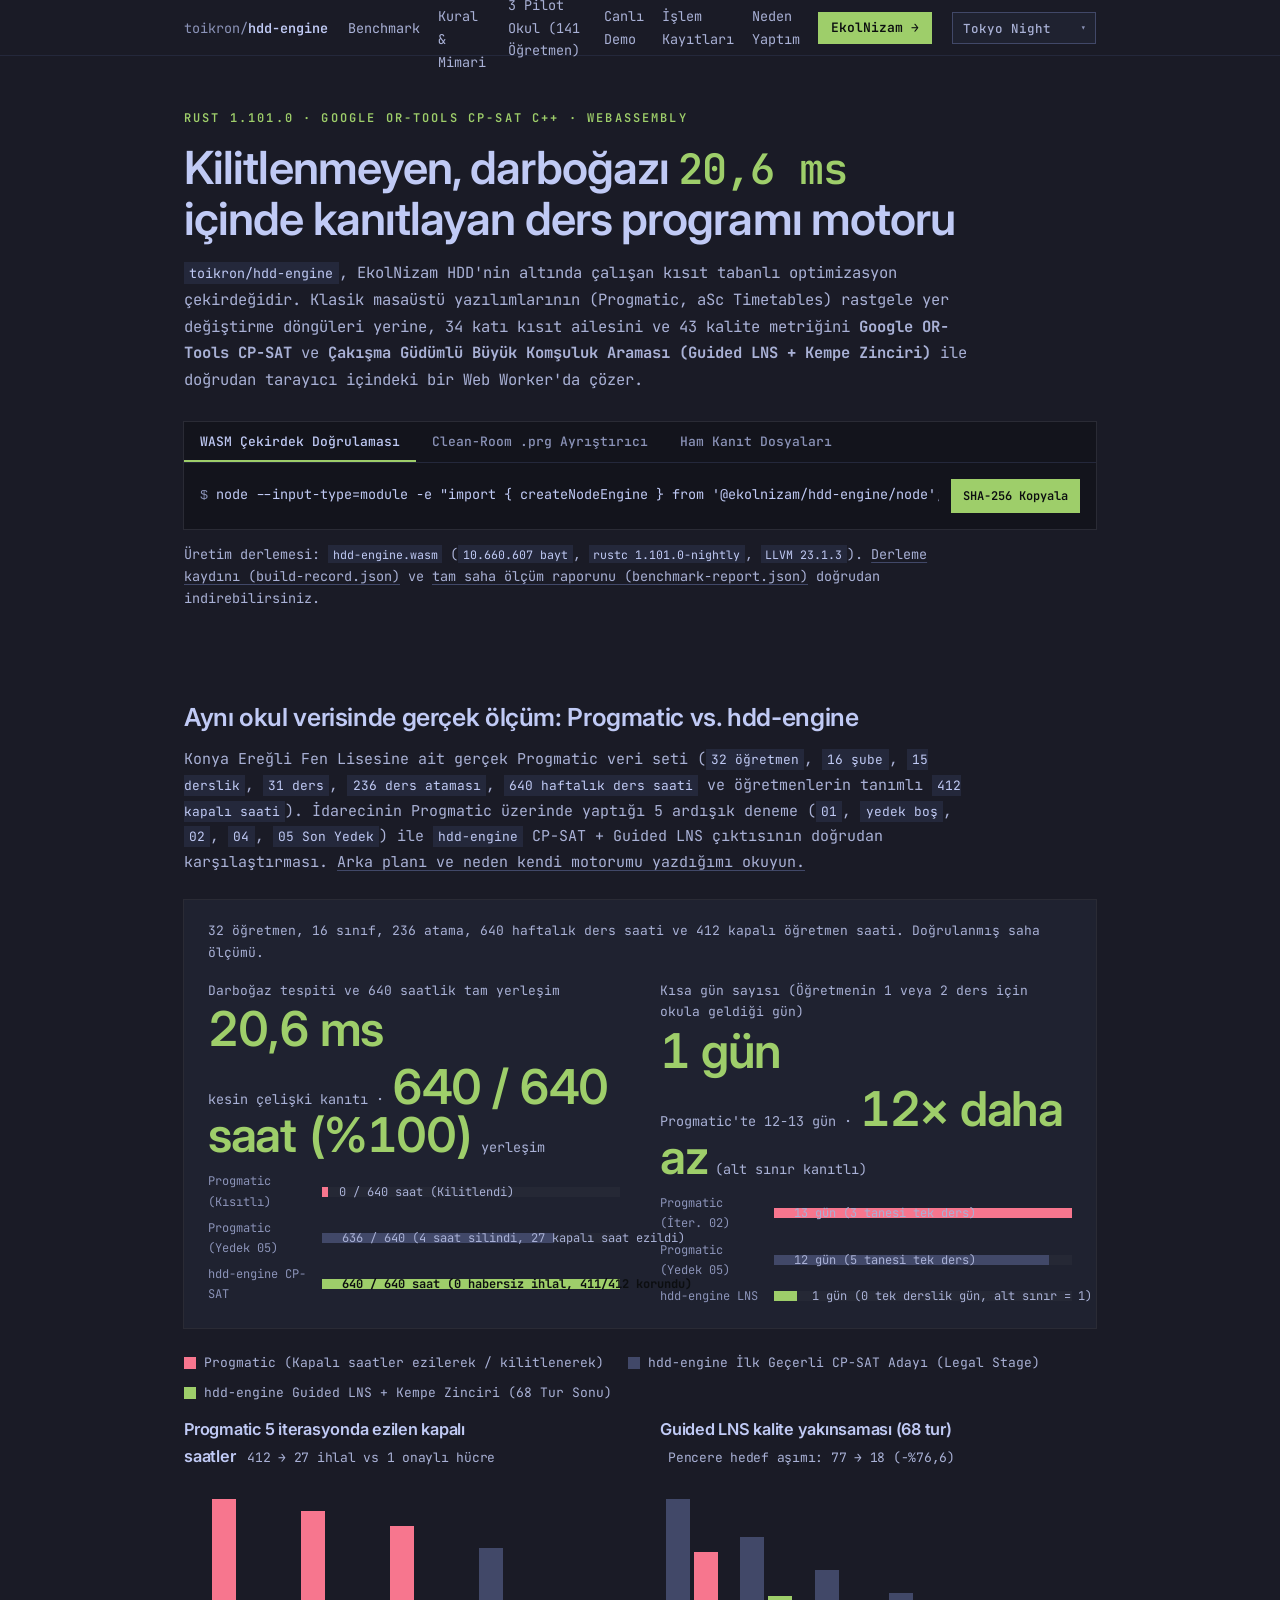
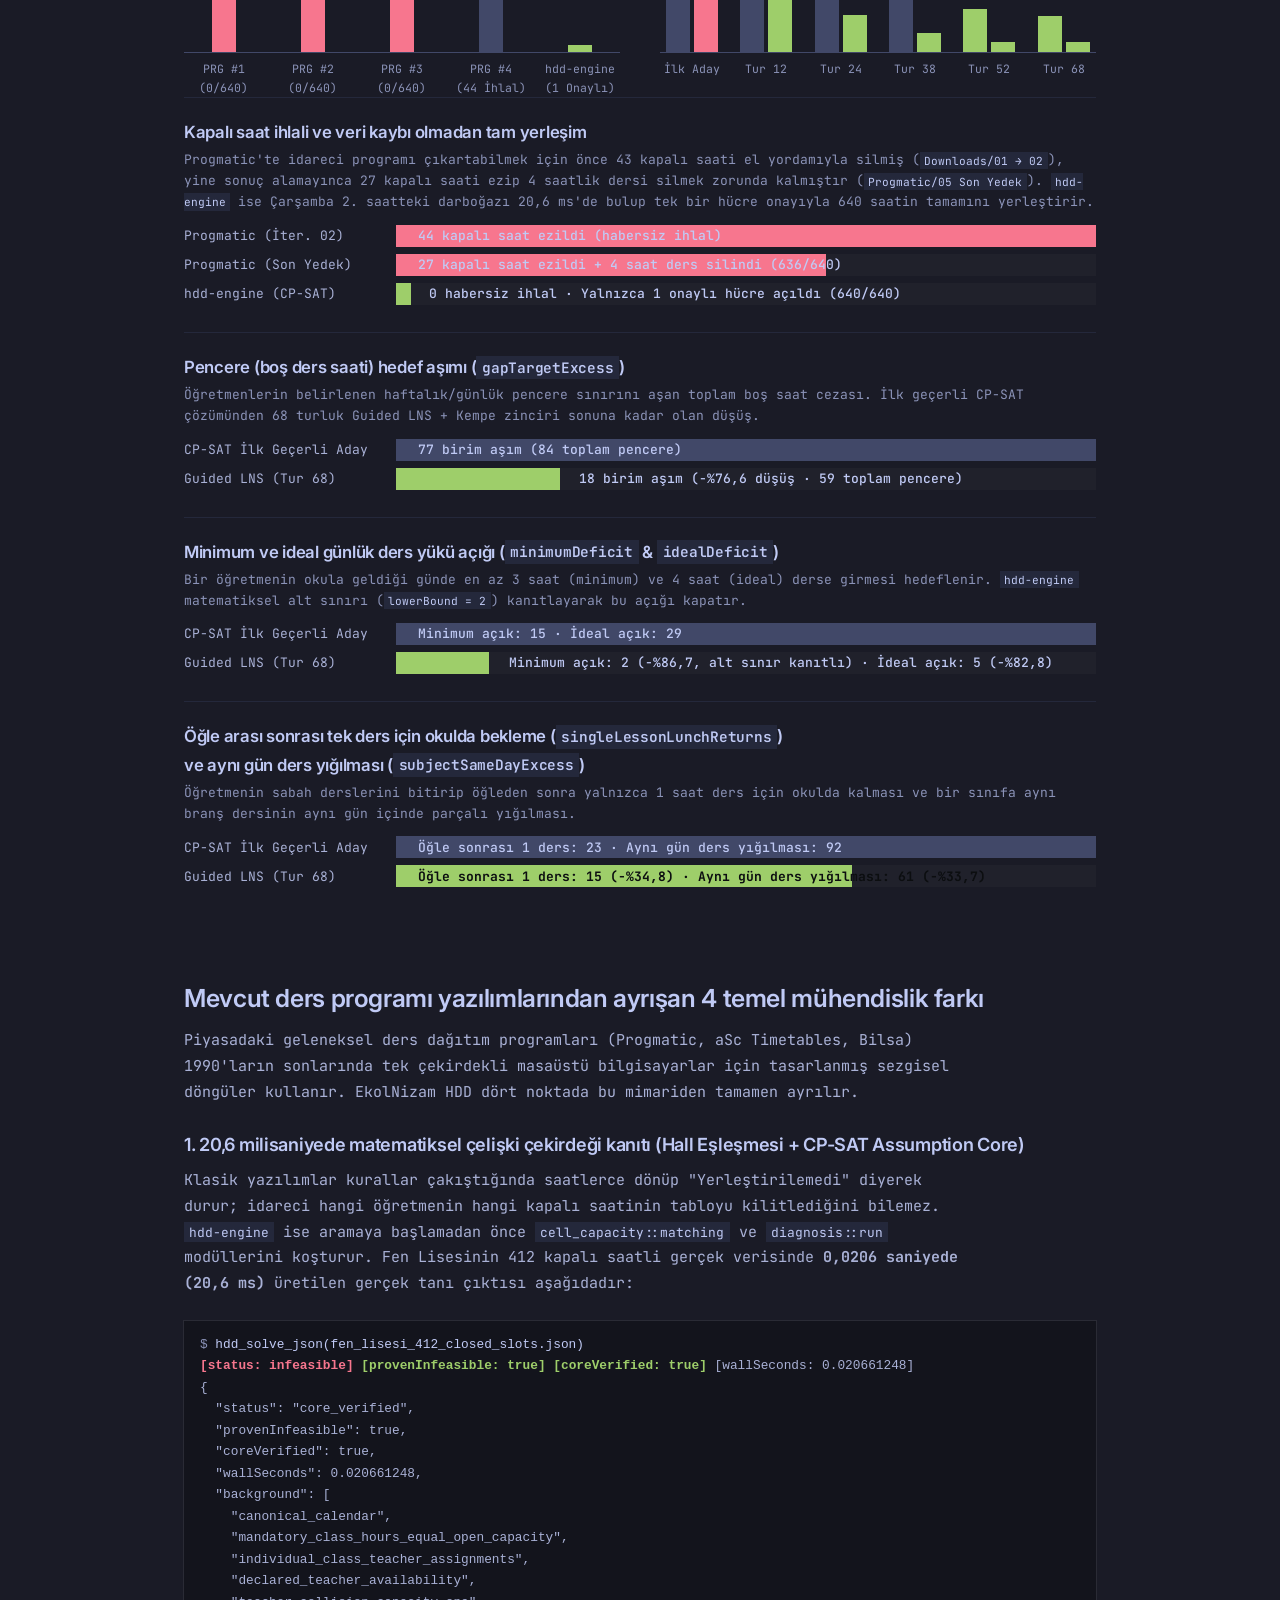
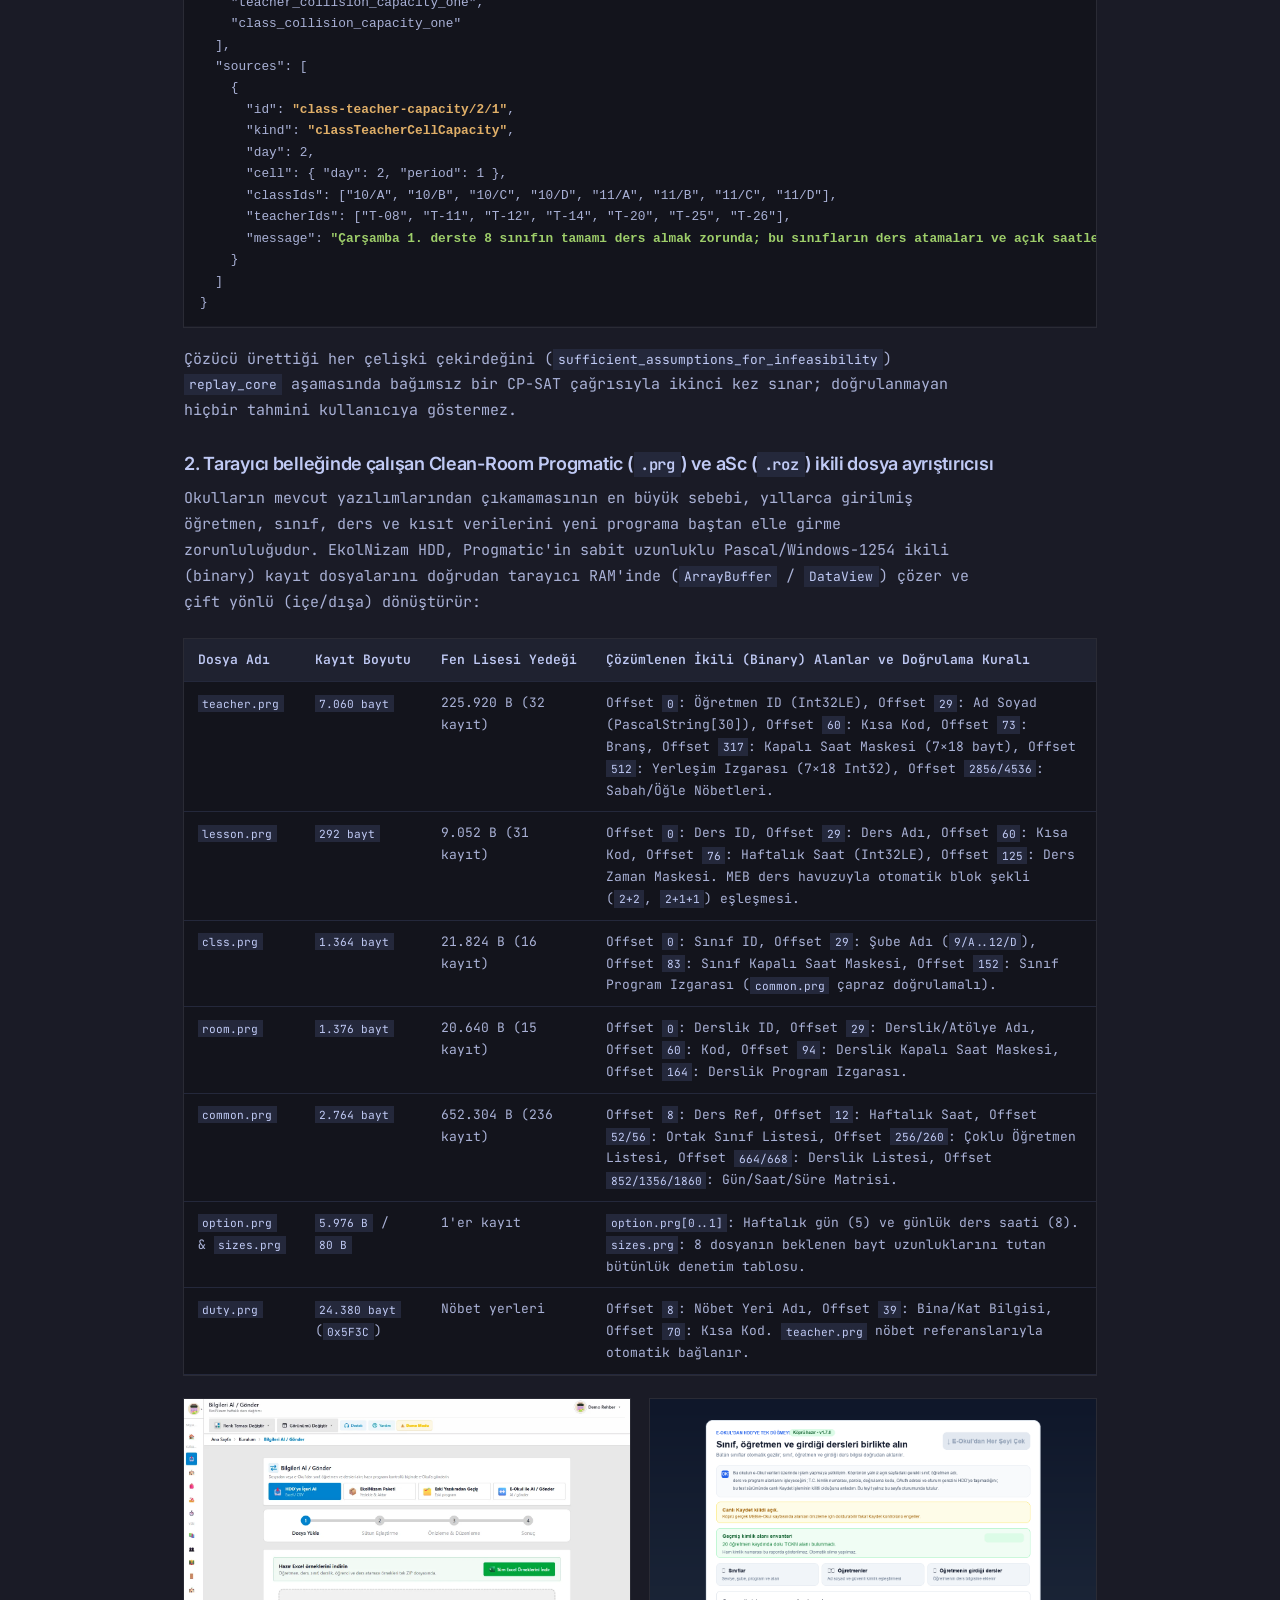
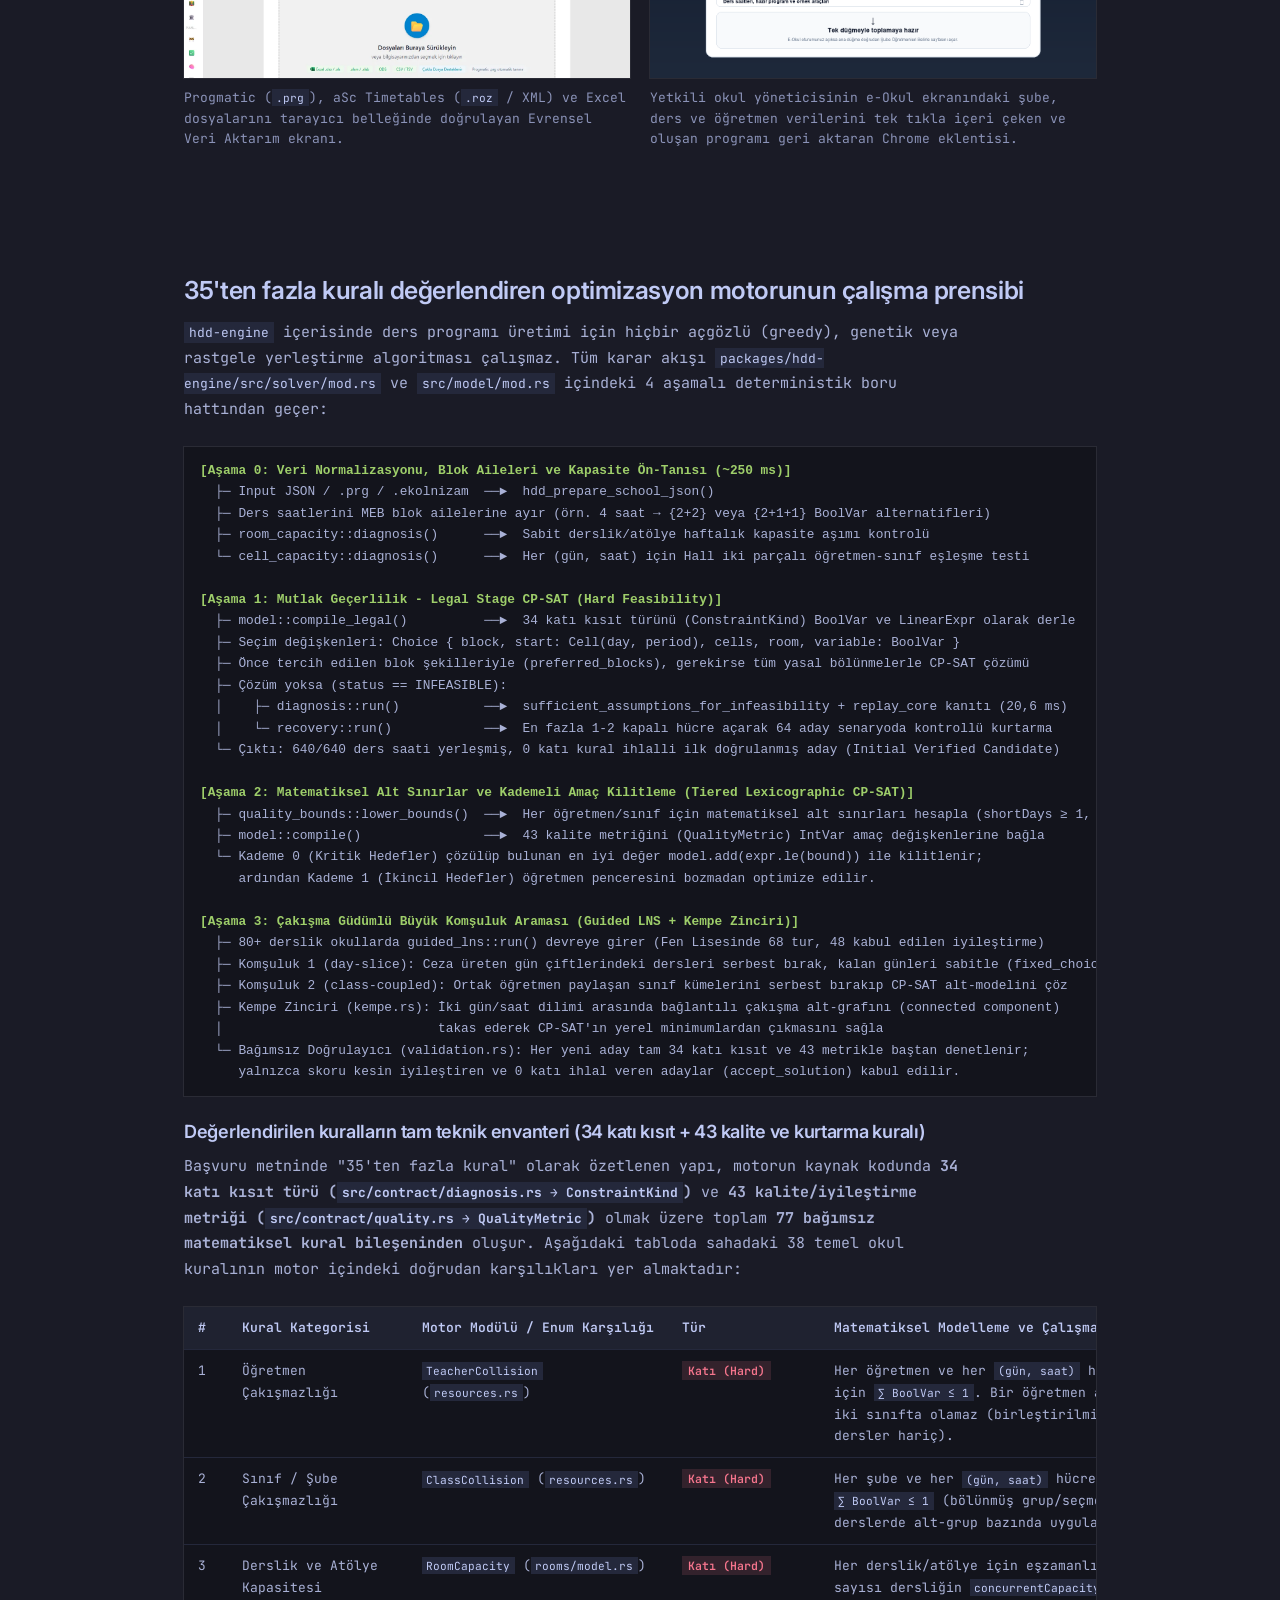
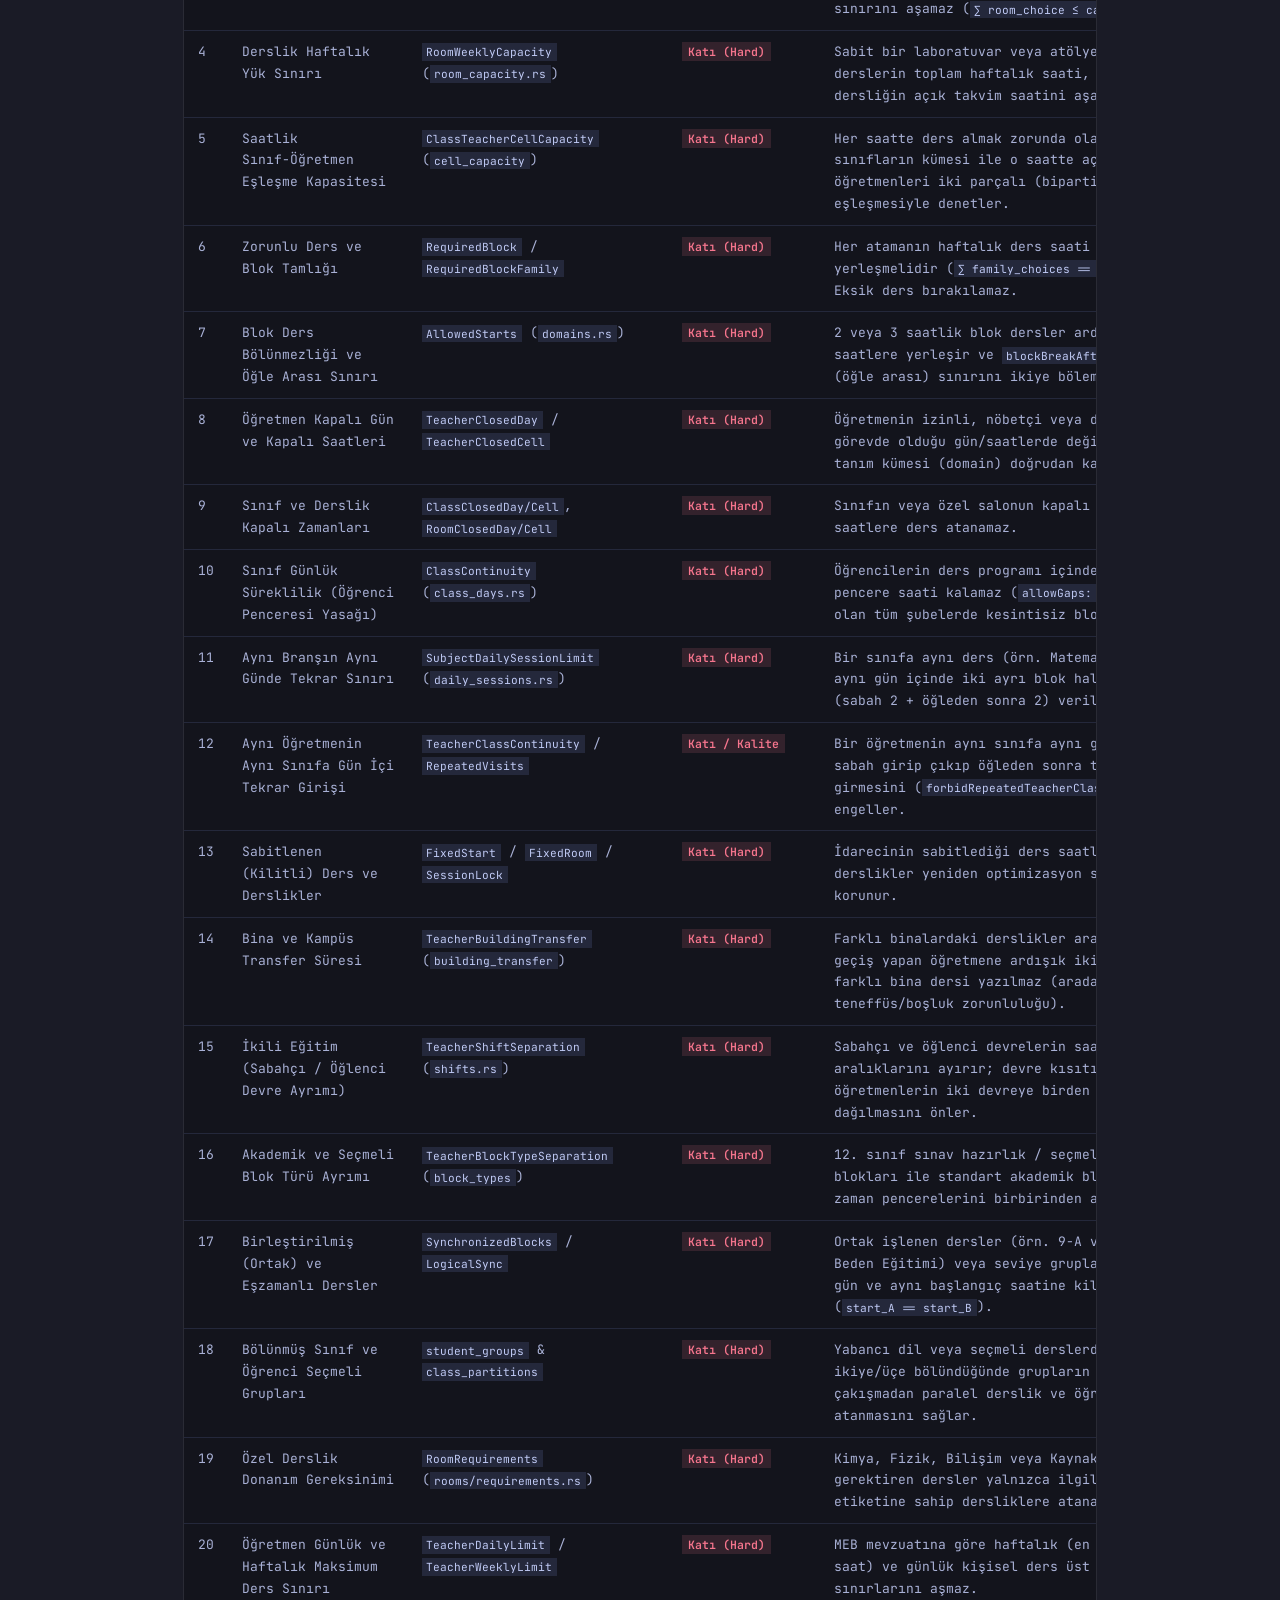
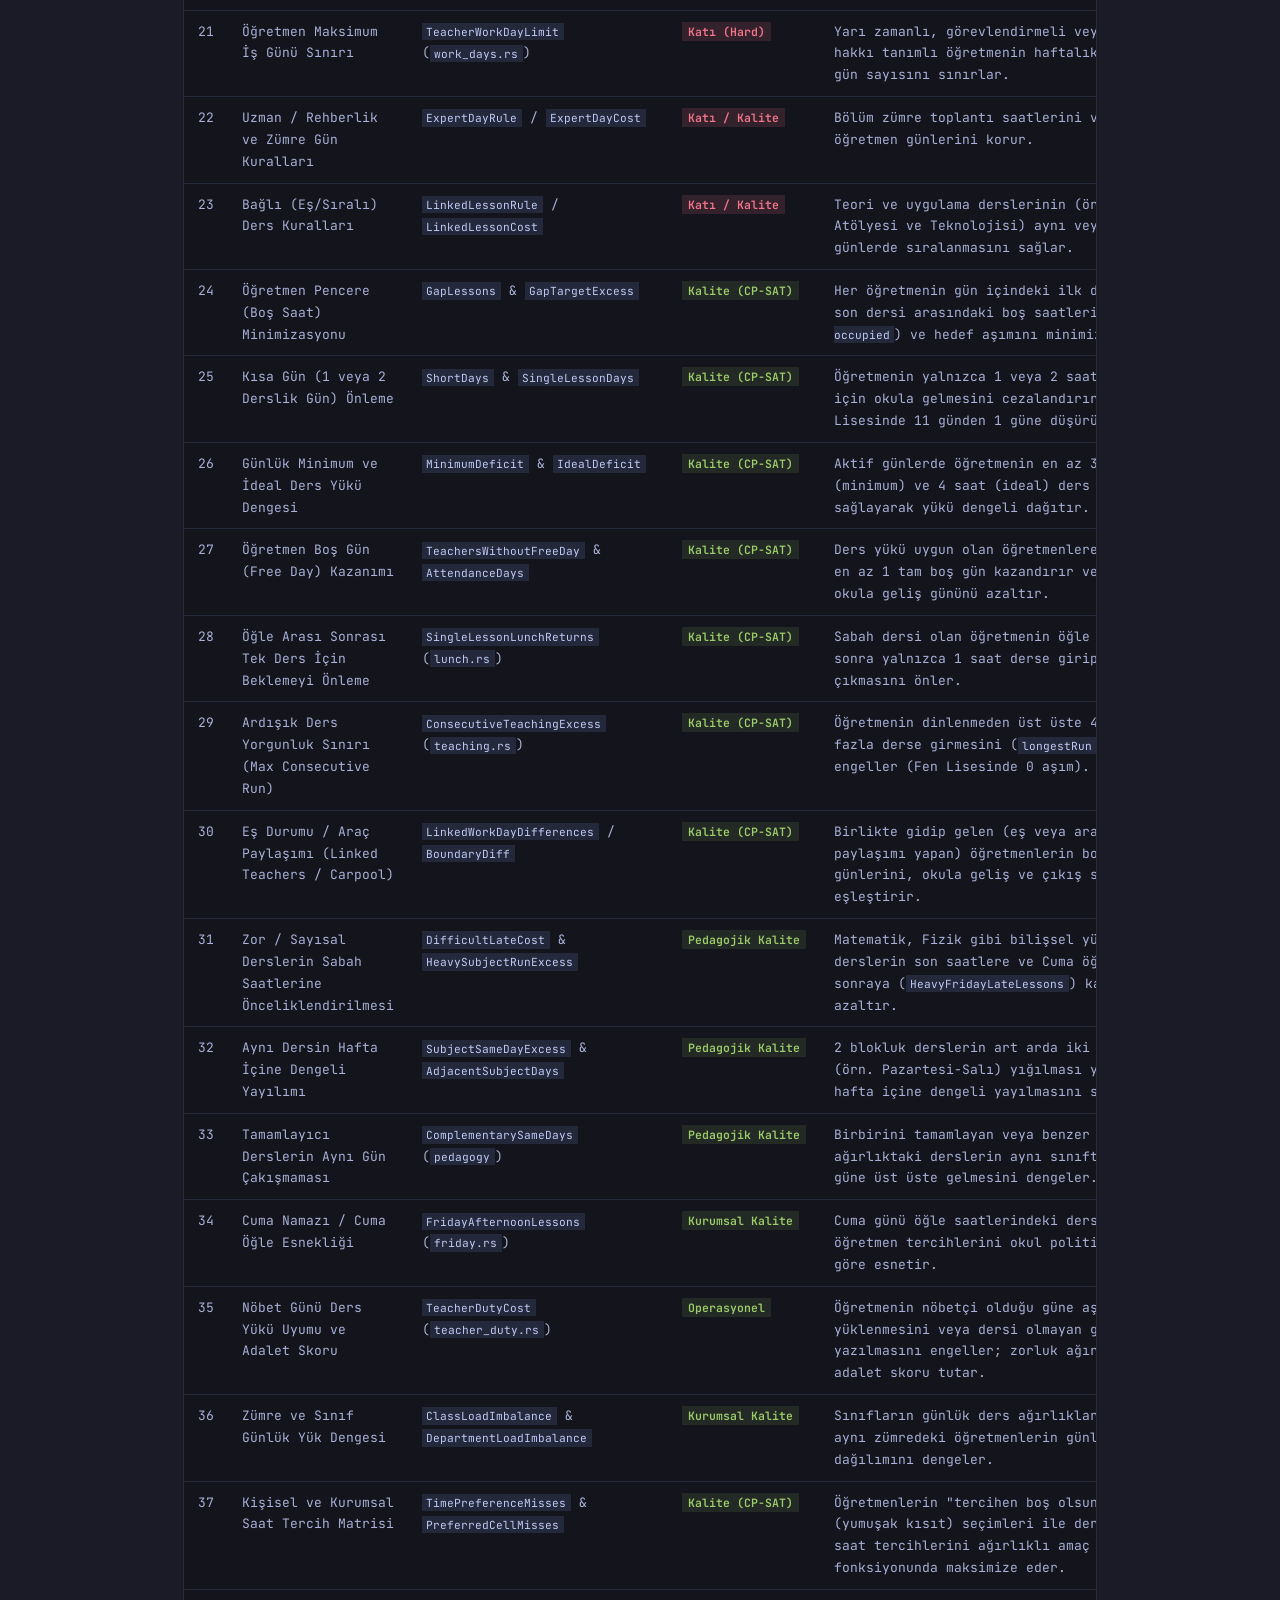
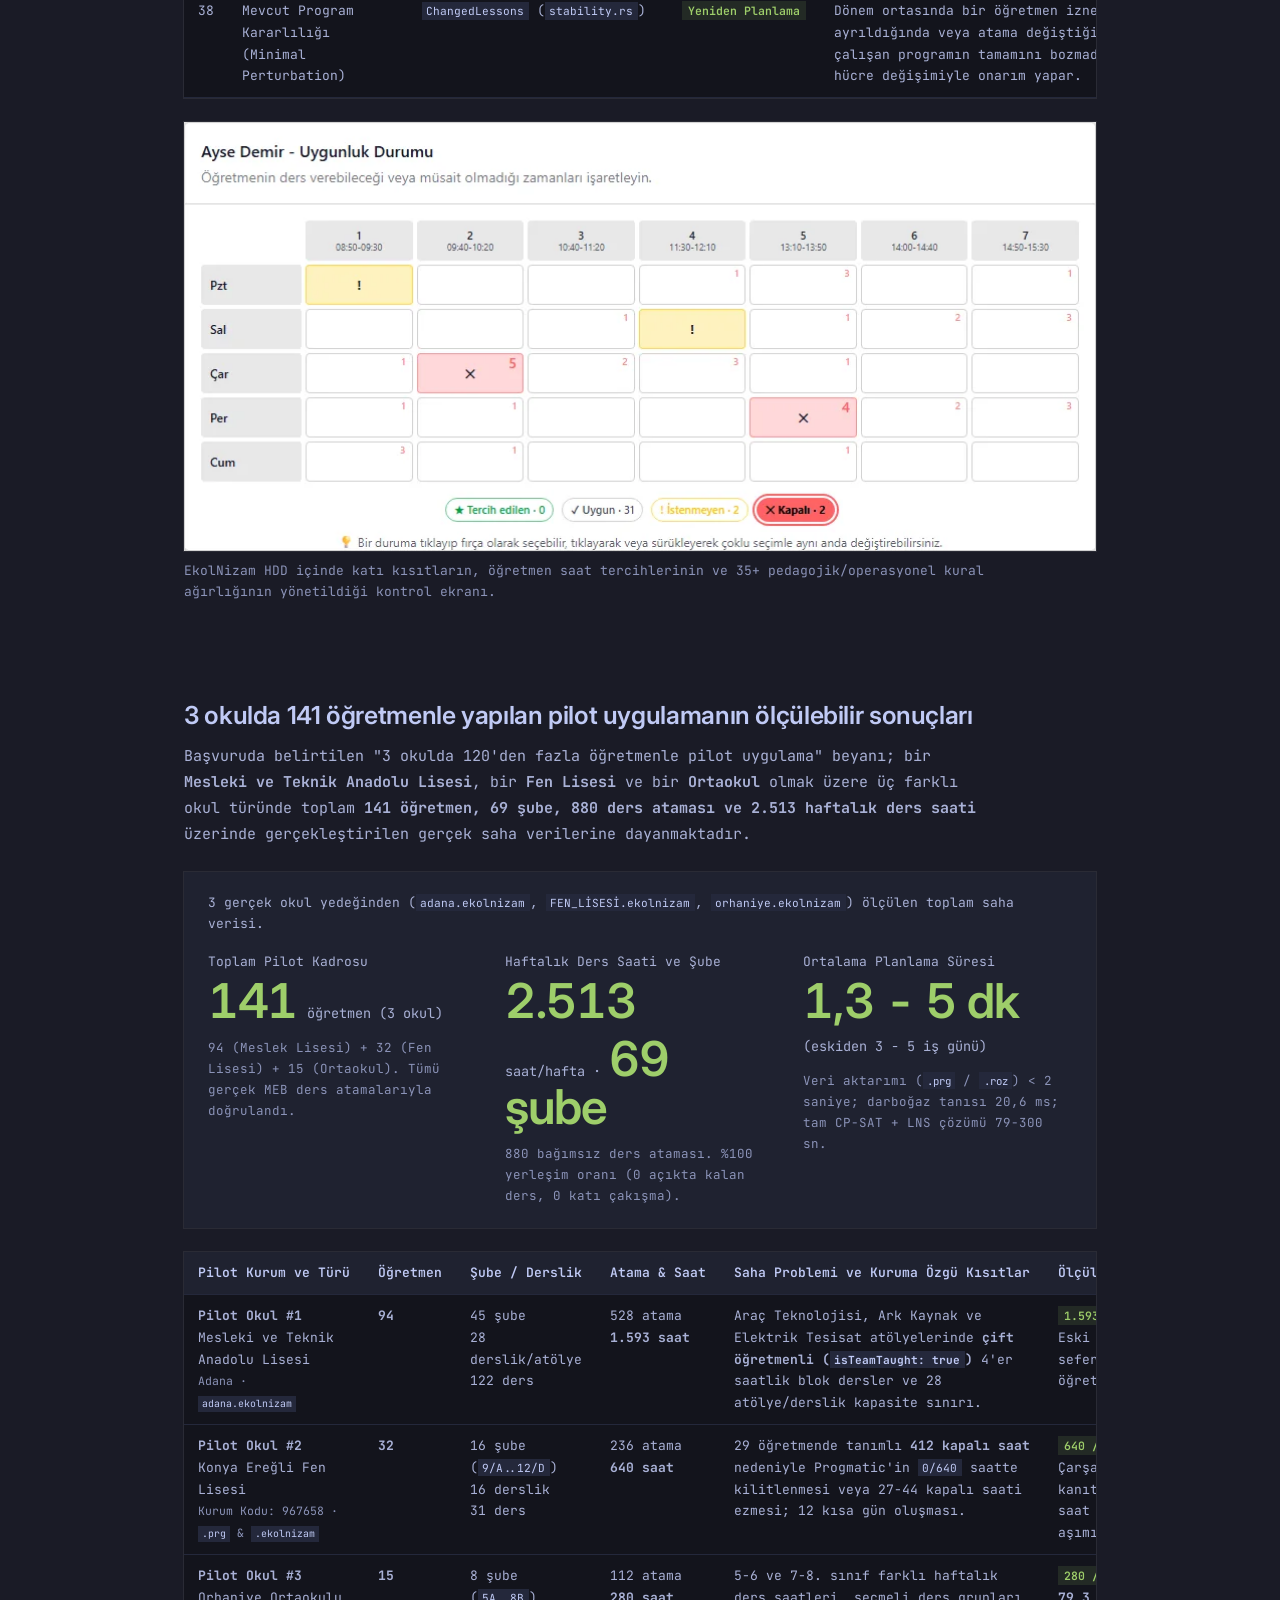
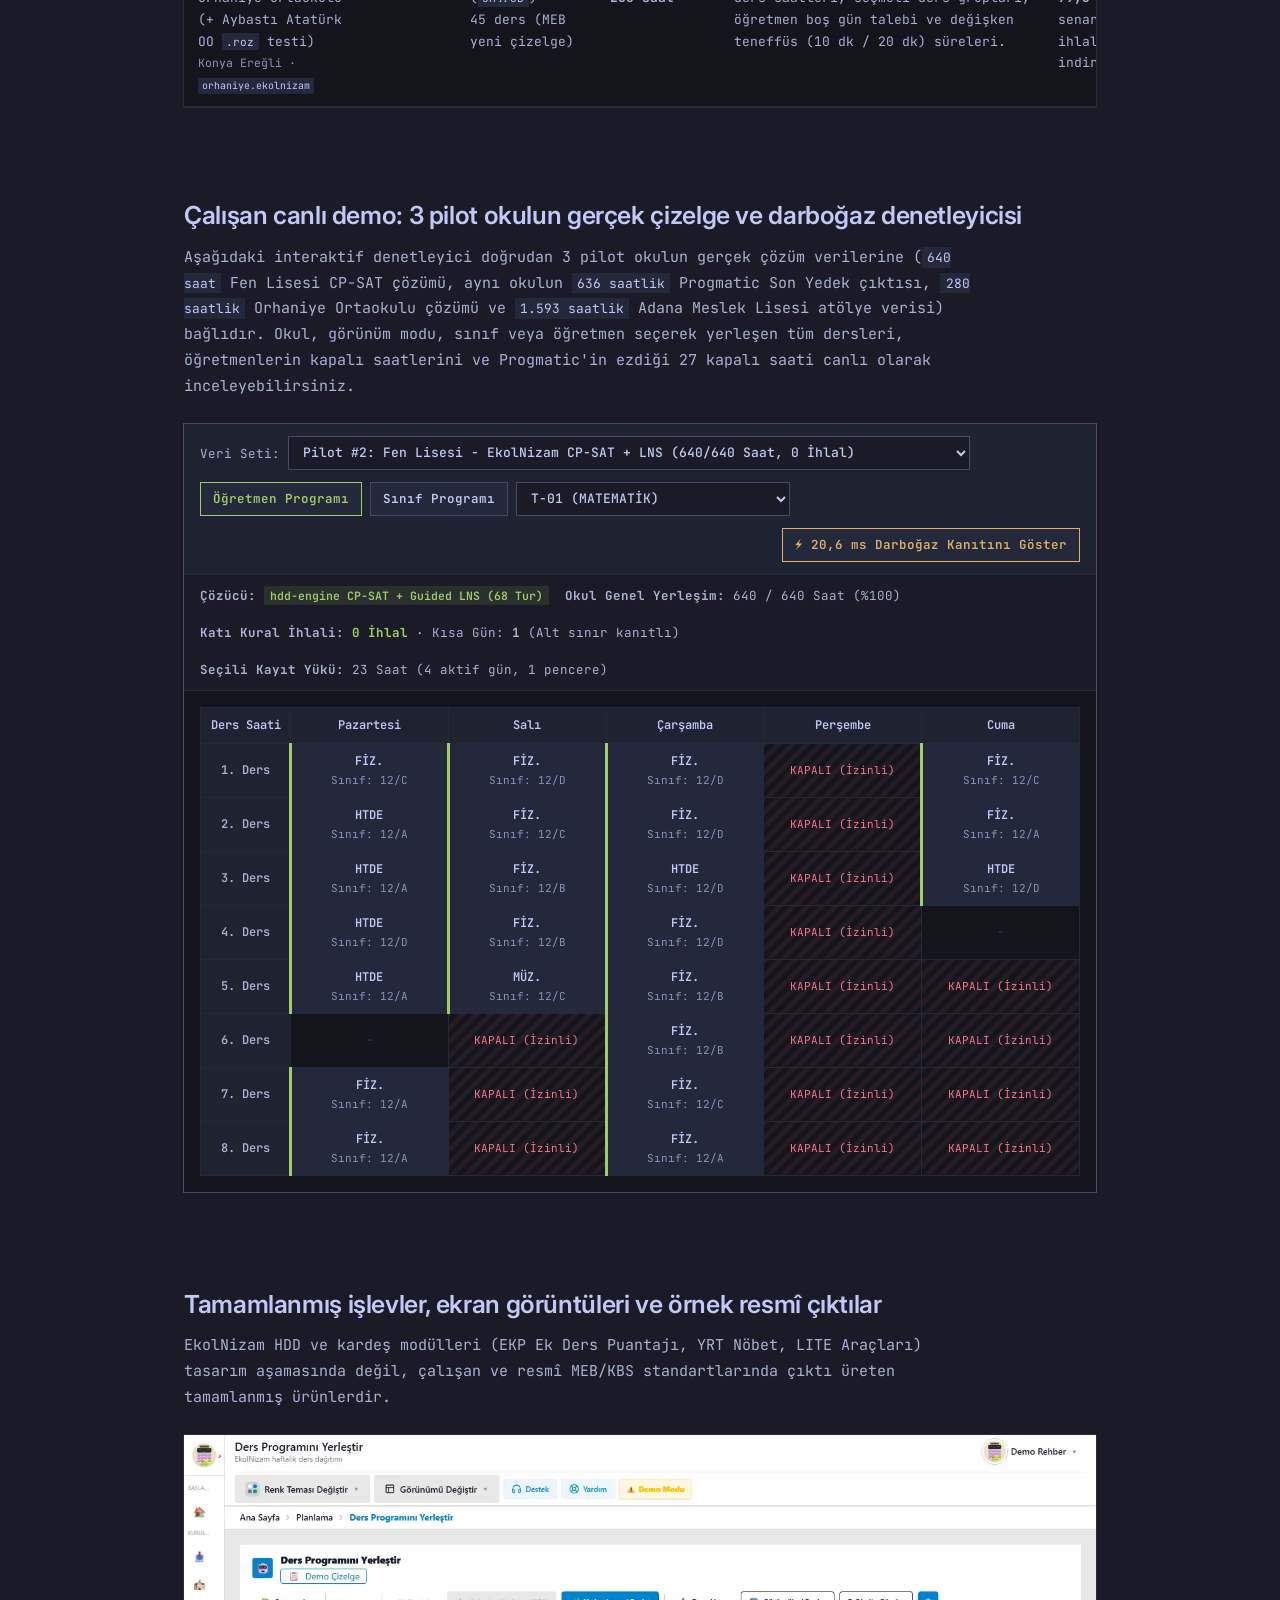
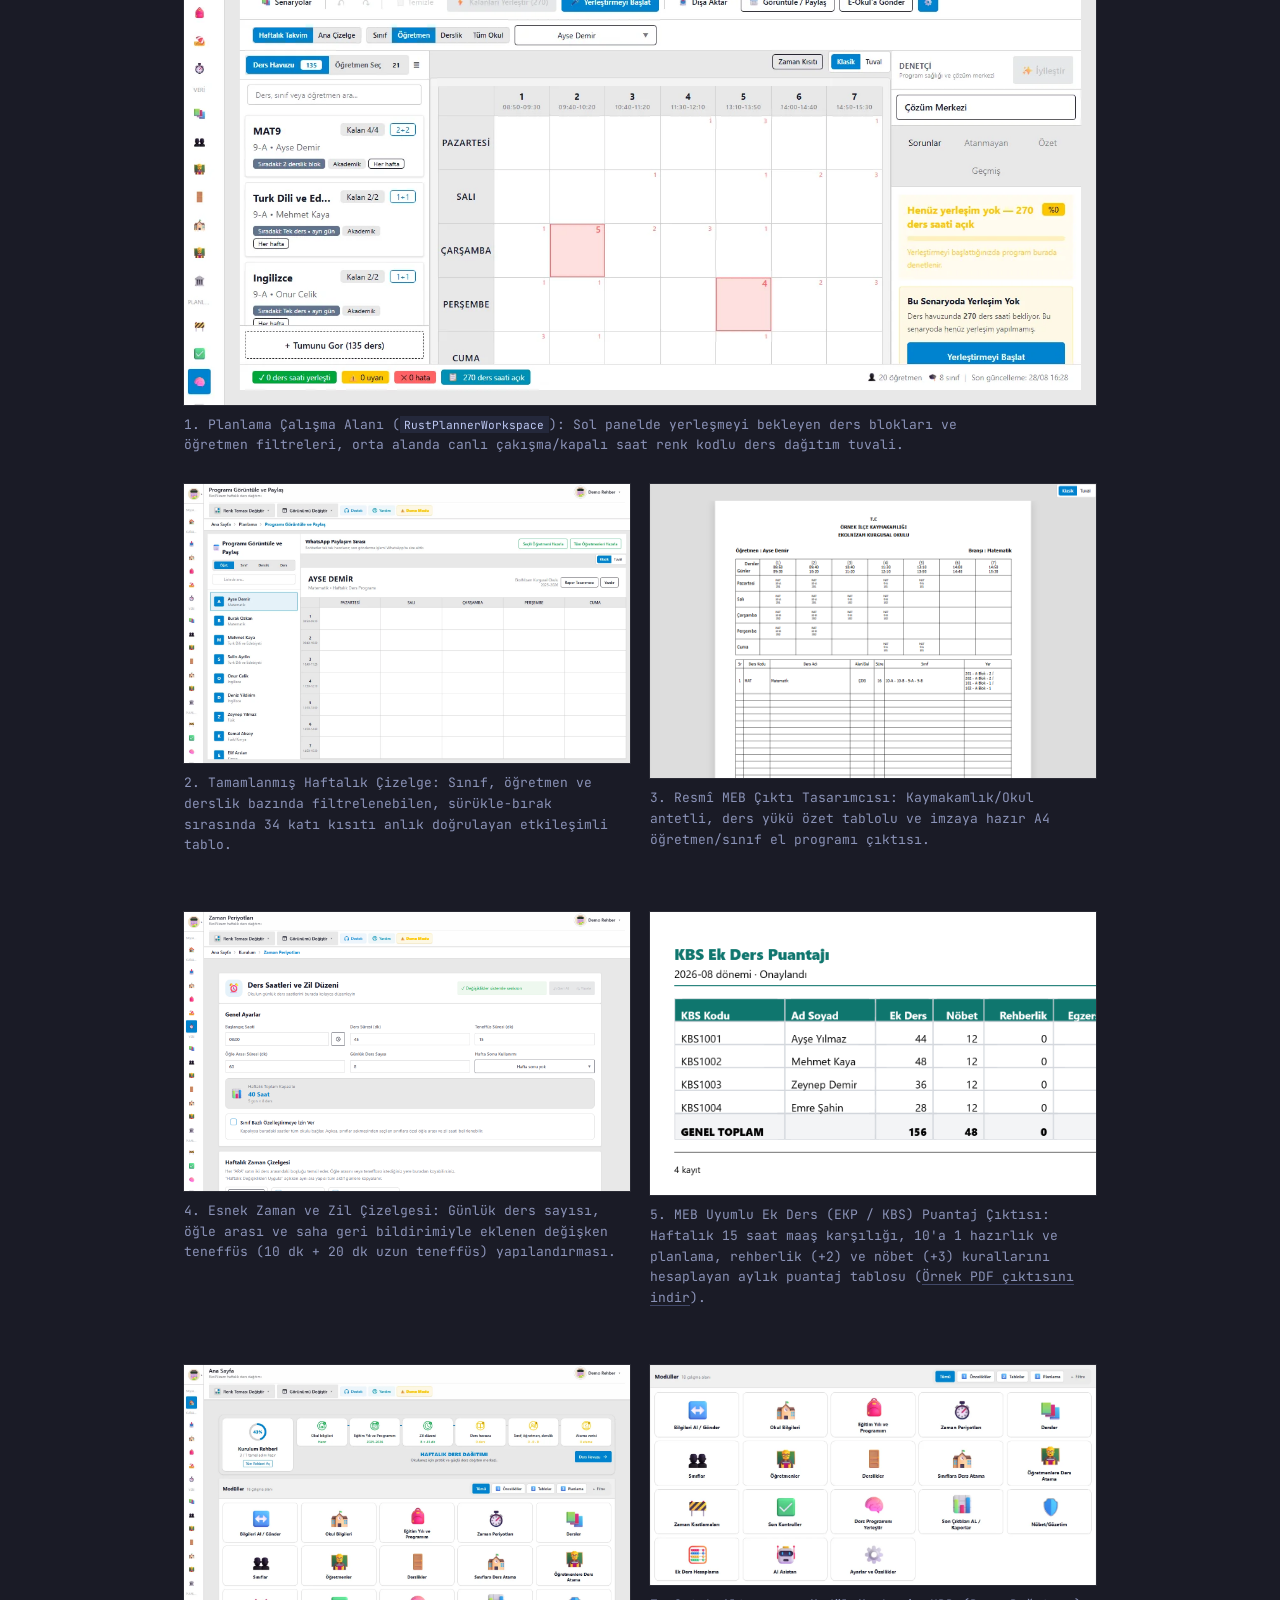
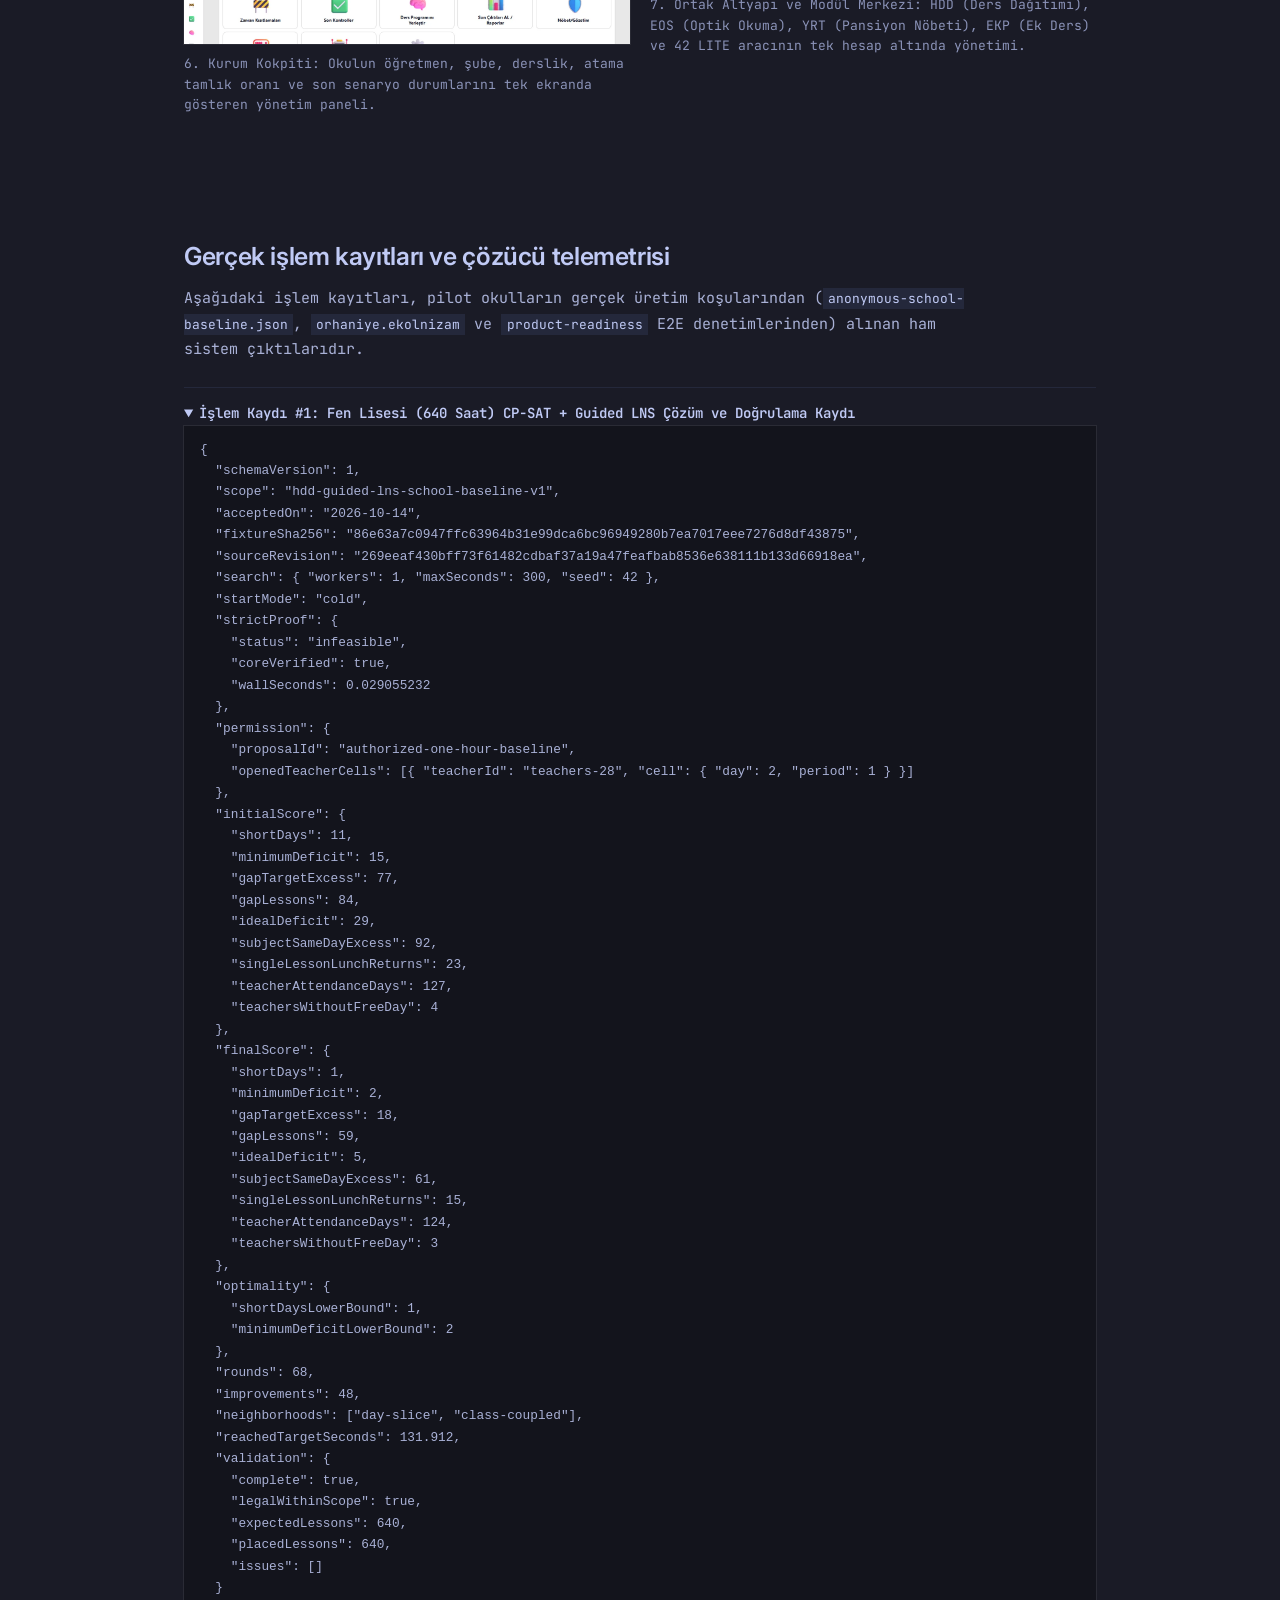
==== hdd-engine/index.html @ 5dd24858 "Initial publish: Toikron engineering profile & hdd-engine CP-SAT benchmark" ====
<!DOCTYPE html>
<html lang="tr" data-theme="tokyo-night">
<head>
  <meta charset="utf-8">
  <meta name="viewport" content="width=device-width, initial-scale=1">
  <title>toikron/hdd-engine · CP-SAT &amp; Guided LNS Okul Çizelgeleme Motoru</title>
  <meta name="description" content="EkolNizam HDD çekirdeği: 34 katı kısıt ve 43 kalite metriğini değerlendiren Rust + OR-Tools CP-SAT WebAssembly optimizasyon motoru, Progmatic (.prg) karşılaştırması ve 3 pilot okulda 141 öğretmenlik saha ölçümü.">
  <script>
    (() => {
      let theme = null;
      try { theme = localStorage.getItem("theme"); } catch {}
      if (!theme) theme = "tokyo-night";
      document.documentElement.dataset.theme = theme;
    })();
  </script>
  <link rel="stylesheet" href="/style.css">
</head>
<body>
  <header class="bar">
    <div class="bar-inner">
      <a class="bar-name" href="/hdd-engine/"><span>toikron/</span>hdd-engine</a>
      <nav class="bar-links" aria-label="Ana menü">
        <a href="#measured">Benchmark</a>
        <a href="#architecture">35+ Kural &amp; Mimari</a>
        <a class="hide-sm" href="#pilot">3 Pilot Okul (141 Öğretmen)</a>
        <a class="hide-sm" href="#live-demo">Canlı Demo</a>
        <a class="hide-sm" href="#logs">İşlem Kayıtları</a>
        <a class="hide-sm" href="/hdd-engine/neden/">Neden Yaptım</a>
        <a class="sponsor-button" href="https://ekolnizam.com" target="_blank" rel="noopener">EkolNizam →</a>
      </nav>
      <label class="theme">
        <select class="theme-select" id="theme" aria-label="Tema seçimi">
          <option value="tokyo-night">Tokyo Night</option>
          <option value="catppuccin">Catppuccin</option>
          <option value="flexoki-light">Flexoki Light</option>
        </select>
        <span class="caret" aria-hidden="true">▾</span>
      </label>
    </div>
  </header>

  <main>
    <div class="hero">
      <p class="hero-label">RUST 1.101.0 · GOOGLE OR-TOOLS CP-SAT C++ · WEBASSEMBLY</p>
      <h1>Kilitlenmeyen, darboğazı <code>20,6 ms</code> içinde kanıtlayan ders programı motoru</h1>
      <p class="lead">
        <code>toikron/hdd-engine</code>, EkolNizam HDD'nin altında çalışan kısıt tabanlı optimizasyon çekirdeğidir. Klasik masaüstü yazılımlarının (Progmatic, aSc Timetables) rastgele yer değiştirme döngüleri yerine, 34 katı kısıt ailesini ve 43 kalite metriğini <strong>Google OR-Tools CP-SAT</strong> ve <strong>Çakışma Güdümlü Büyük Komşuluk Araması (Guided LNS + Kempe Zinciri)</strong> ile doğrudan tarayıcı içindeki bir Web Worker'da çözer.
      </p>

      <div class="install">
        <div class="tabs" role="tablist" aria-label="Doğrulama komutları">
          <button class="tab" role="tab" aria-selected="true" aria-controls="panel-wasm" id="tab-wasm" tabindex="0">WASM Çekirdek Doğrulaması</button>
          <button class="tab" role="tab" aria-selected="false" aria-controls="panel-prg" id="tab-prg" tabindex="-1">Clean-Room .prg Ayrıştırıcı</button>
          <button class="tab" role="tab" aria-selected="false" aria-controls="panel-json" id="tab-json" tabindex="-1">Ham Kanıt Dosyaları</button>
        </div>
        <div class="cmd" id="panel-wasm" role="tabpanel" aria-labelledby="tab-wasm">
          <pre><span class="prompt">$ </span><code>node --input-type=module -e "import { createNodeEngine } from '@ekolnizam/hdd-engine/node'; /* sha256: cc4decea...1e60 (10,16 MB) */"</code></pre>
          <button class="btn" type="button" data-copy="cc4deceae27b641ce21ddc9a88d88640a329bc0f9f5e23d70c9d8993ea691e60">SHA-256 Kopyala</button>
        </div>
        <div class="cmd" id="panel-prg" role="tabpanel" aria-labelledby="tab-prg" hidden>
          <pre><span class="prompt">&gt; </span><code>parseProgmatikCleanRoomFiles([teacher.prg (7060B), lesson.prg (292B), clss.prg (1364B), room.prg (1376B), common.prg (2764B)])</code></pre>
          <button class="btn" type="button" data-copy="teacher.prg:7060,lesson.prg:292,clss.prg:1364,room.prg:1376,common.prg:2764,option.prg:5976,sizes.prg:80,duty.prg:24380">Şemayı Kopyala</button>
        </div>
        <div class="cmd" id="panel-json" role="tabpanel" aria-labelledby="tab-json" hidden>
          <pre><span class="prompt">$ </span><code>curl -fsSL https://toikron.github.io/files/benchmark-report.json | jq .pilotSummary</code></pre>
          <button class="btn" type="button" data-copy="https://toikron.github.io/files/benchmark-report.json">URL Kopyala</button>
        </div>
      </div>

      <p class="install-note">
        Üretim derlemesi: <code>hdd-engine.wasm</code> (<code>10.660.607 bayt</code>, <code>rustc 1.101.0-nightly</code>, <code>LLVM 23.1.3</code>). <a href="/files/build-record.json">Derleme kaydını (build-record.json)</a> ve <a href="/files/benchmark-report.json">tam saha ölçüm raporunu (benchmark-report.json)</a> doğrudan indirebilirsiniz.
      </p>
    </div>

    <!-- ================================================================= -->
    <!-- BÖLÜM 1: GERÇEK OKUL VERİSİNDE PROGMATIC & ASC KARŞILAŞTIRMASI     -->
    <!-- ================================================================= -->
    <section id="measured">
      <h2>Aynı okul verisinde gerçek ölçüm: Progmatic vs. hdd-engine</h2>
      <p class="section-desc">
        Konya Ereğli Fen Lisesine ait gerçek Progmatic veri seti (<code>32 öğretmen</code>, <code>16 şube</code>, <code>15 derslik</code>, <code>31 ders</code>, <code>236 ders ataması</code>, <code>640 haftalık ders saati</code> ve öğretmenlerin tanımlı <code>412 kapalı saati</code>). İdarecinin Progmatic üzerinde yaptığı 5 ardışık deneme (<code>01</code>, <code>yedek boş</code>, <code>02</code>, <code>04</code>, <code>05 Son Yedek</code>) ile <code>hdd-engine</code> CP-SAT + Guided LNS çıktısının doğrudan karşılaştırması. <a href="/hdd-engine/neden/">Arka planı ve neden kendi motorumu yazdığımı okuyun.</a>
      </p>

      <div class="proof">
        <p class="proof-title">32 öğretmen, 16 sınıf, 236 atama, 640 haftalık ders saati ve 412 kapalı öğretmen saati. Doğrulanmış saha ölçümü.</p>
        <div class="proof-grid">
          <div>
            <p class="stat-label">Darboğaz tespiti ve 640 saatlik tam yerleşim</p>
            <div class="stat-big">
              <strong>20,6 ms</strong>
              <span>kesin çelişki kanıtı · <strong>640 / 640 saat (%100)</strong> yerleşim</span>
            </div>
            <div class="mini">
              <span>Progmatic (Kısıtlı)</span>
              <div class="track"><div class="fill danger-bar" style="width: 2%"></div><span class="val" style="left: 3%">0 / 640 saat (Kilitlendi)</span></div>
              <span>Progmatic (Yedek 05)</span>
              <div class="track"><div class="fill stock" style="width: 78%"></div><span class="val" style="left: 4%">636 / 640 (4 saat silindi, 27 kapalı saat ezildi)</span></div>
              <span>hdd-engine CP-SAT</span>
              <div class="track"><div class="fill fork" style="width: 100%"></div><span class="val" style="left: 4%; color: var(--t-brand-ink); font-weight: 700;">640 / 640 saat (0 habersiz ihlal, 411/412 korundu)</span></div>
            </div>
          </div>

          <div>
            <p class="stat-label">Kısa gün sayısı (Öğretmenin 1 veya 2 ders için okula geldiği gün)</p>
            <div class="stat-big">
              <strong>1 gün</strong>
              <span>Progmatic'te 12-13 gün · <strong>12× daha az</strong> (alt sınır kanıtlı)</span>
            </div>
            <div class="mini">
              <span>Progmatic (İter. 02)</span>
              <div class="track"><div class="fill danger-bar" style="width: 100%"></div><span class="val" style="left: 4%">13 gün (3 tanesi tek ders)</span></div>
              <span>Progmatic (Yedek 05)</span>
              <div class="track"><div class="fill stock" style="width: 92.3%"></div><span class="val" style="left: 4%">12 gün (5 tanesi tek ders)</span></div>
              <span>hdd-engine LNS</span>
              <div class="track"><div class="fill fork" style="width: 7.7%"></div><span class="val" style="left: 10%">1 gün (0 tek derslik gün, alt sınır = 1)</span></div>
            </div>
          </div>
        </div>
      </div>

      <ul class="legend">
        <li><span class="swatch danger-bar"></span>Progmatic (Kapalı saatler ezilerek / kilitlenerek)</li>
        <li><span class="swatch stock"></span>hdd-engine İlk Geçerli CP-SAT Adayı (Legal Stage)</li>
        <li><span class="swatch fork"></span>hdd-engine Guided LNS + Kempe Zinciri (68 Tur Sonu)</li>
      </ul>

      <div class="growth">
        <div>
          <h3>Progmatic 5 iterasyonda ezilen kapalı saatler <span class="h3-val">412 → 27 ihlal vs 1 onaylı hücre</span></h3>
          <div class="cols" style="--n: 5">
            <div class="col" title="İterasyon 1 (Downloads/01): 412 kapalı saat, 0/640 ders yerleşti">
              <div class="b danger-bar" style="height: 100%"></div>
            </div>
            <div class="col" title="İterasyon 2 (yedek boş): 11 kapalı saat elle silindi (401 kaldı), yine 0/640">
              <div class="b danger-bar" style="height: 92%"></div>
            </div>
            <div class="col" title="İterasyon 3 (Downloads/02): 43 kapalı saat elle silindi (369 kaldı), yine 0/640">
              <div class="b danger-bar" style="height: 82%"></div>
            </div>
            <div class="col" title="İterasyon 4 (Progmatic/02): 44 kapalı saat zorla ezildi, 13 kısa gün oluştu">
              <div class="b stock" style="height: 68%"></div>
            </div>
            <div class="col" title="hdd-engine: Yalnızca 1 kapalı saat (Çarşamba 2. ders) onaylı açıldı, 411 saat korundu, 640/640 yerleşti">
              <div class="b fork" style="height: 4%"></div>
            </div>
          </div>
          <div class="axis" style="--n: 5">
            <span>PRG #1<br>(0/640)</span>
            <span>PRG #2<br>(0/640)</span>
            <span>PRG #3<br>(0/640)</span>
            <span>PRG #4<br>(44 İhlal)</span>
            <span>hdd-engine<br>(1 Onaylı)</span>
          </div>
        </div>

        <div>
          <h3>Guided LNS kalite yakınsaması (68 tur) <span class="h3-val">Pencere hedef aşımı: 77 → 18 (-%76,6)</span></h3>
          <div class="cols" style="--n: 6">
            <div class="col" title="İlk CP-SAT geçerli aday: Pencere aşımı 77, Kısa gün 11">
              <div class="b stock" style="height: 100%"></div>
              <div class="b danger-bar" style="height: 65%"></div>
            </div>
            <div class="col" title="LNS Tur 12: Pencere aşımı 58, Kısa gün 6">
              <div class="b stock" style="height: 75%"></div>
              <div class="b fork" style="height: 36%"></div>
            </div>
            <div class="col" title="LNS Tur 24: Pencere aşımı 41, Kısa gün 4">
              <div class="b stock" style="height: 53%"></div>
              <div class="b fork" style="height: 24%"></div>
            </div>
            <div class="col" title="LNS Tur 38: Pencere aşımı 29, Kısa gün 2">
              <div class="b stock" style="height: 38%"></div>
              <div class="b fork" style="height: 12%"></div>
            </div>
            <div class="col" title="LNS Tur 52: Pencere aşımı 22, Kısa gün 1">
              <div class="b fork" style="height: 28%"></div>
              <div class="b fork" style="height: 6%"></div>
            </div>
            <div class="col" title="LNS Tur 68 (Final): Pencere aşımı 18, Kısa gün 1 (Alt sınır kanıtlandı)">
              <div class="b fork" style="height: 23%"></div>
              <div class="b fork" style="height: 6%"></div>
            </div>
          </div>
          <div class="axis" style="--n: 6">
            <span>İlk Aday</span>
            <span>Tur 12</span>
            <span>Tur 24</span>
            <span>Tur 38</span>
            <span>Tur 52</span>
            <span>Tur 68</span>
          </div>
        </div>
      </div>

      <div class="metric">
        <h3>Kapalı saat ihlali ve veri kaybı olmadan tam yerleşim</h3>
        <p class="note">Progmatic'te idareci programı çıkartabilmek için önce 43 kapalı saati el yordamıyla silmiş (<code>Downloads/01 → 02</code>), yine sonuç alamayınca 27 kapalı saati ezip 4 saatlik dersi silmek zorunda kalmıştır (<code>Progmatic/05 Son Yedek</code>). <code>hdd-engine</code> ise Çarşamba 2. saatteki darboğazı 20,6 ms'de bulup tek bir hücre onayıyla 640 saatin tamamını yerleştirir.</p>
        <div class="row">
          <span class="who">Progmatic (İter. 02)</span>
          <div class="track"><div class="fill danger-bar" style="width: 100%"></div><span class="val" style="left: 14px">44 kapalı saat ezildi (habersiz ihlal)</span></div>
        </div>
        <div class="row">
          <span class="who">Progmatic (Son Yedek)</span>
          <div class="track"><div class="fill danger-bar" style="width: 61.4%"></div><span class="val" style="left: 14px">27 kapalı saat ezildi + 4 saat ders silindi (636/640)</span></div>
        </div>
        <div class="row">
          <span class="who">hdd-engine (CP-SAT)</span>
          <div class="track"><div class="fill fork" style="width: 2.2%"></div><span class="val" style="left: 3.5%">0 habersiz ihlal · Yalnızca 1 onaylı hücre açıldı (640/640)</span></div>
        </div>
      </div>

      <div class="metric">
        <h3>Pencere (boş ders saati) hedef aşımı (<code>gapTargetExcess</code>)</h3>
        <p class="note">Öğretmenlerin belirlenen haftalık/günlük pencere sınırını aşan toplam boş saat cezası. İlk geçerli CP-SAT çözümünden 68 turluk Guided LNS + Kempe zinciri sonuna kadar olan düşüş.</p>
        <div class="row">
          <span class="who">CP-SAT İlk Geçerli Aday</span>
          <div class="track"><div class="fill stock" style="width: 100%"></div><span class="val" style="left: 14px">77 birim aşım (84 toplam pencere)</span></div>
        </div>
        <div class="row">
          <span class="who">Guided LNS (Tur 68)</span>
          <div class="track"><div class="fill fork" style="width: 23.4%"></div><span class="val" style="left: 25%">18 birim aşım (-%76,6 düşüş · 59 toplam pencere)</span></div>
        </div>
      </div>

      <div class="metric">
        <h3>Minimum ve ideal günlük ders yükü açığı (<code>minimumDeficit</code> &amp; <code>idealDeficit</code>)</h3>
        <p class="note">Bir öğretmenin okula geldiği günde en az 3 saat (minimum) ve 4 saat (ideal) derse girmesi hedeflenir. <code>hdd-engine</code> matematiksel alt sınırı (<code>lowerBound = 2</code>) kanıtlayarak bu açığı kapatır.</p>
        <div class="row">
          <span class="who">CP-SAT İlk Geçerli Aday</span>
          <div class="track"><div class="fill stock" style="width: 100%"></div><span class="val" style="left: 14px">Minimum açık: 15 · İdeal açık: 29</span></div>
        </div>
        <div class="row">
          <span class="who">Guided LNS (Tur 68)</span>
          <div class="track"><div class="fill fork" style="width: 13.3%"></div><span class="val" style="left: 15%">Minimum açık: 2 (-%86,7, alt sınır kanıtlı) · İdeal açık: 5 (-%82,8)</span></div>
        </div>
      </div>

      <div class="metric">
        <h3>Öğle arası sonrası tek ders için okulda bekleme (<code>singleLessonLunchReturns</code>) ve aynı gün ders yığılması (<code>subjectSameDayExcess</code>)</h3>
        <p class="note">Öğretmenin sabah derslerini bitirip öğleden sonra yalnızca 1 saat ders için okulda kalması ve bir sınıfa aynı branş dersinin aynı gün içinde parçalı yığılması.</p>
        <div class="row">
          <span class="who">CP-SAT İlk Geçerli Aday</span>
          <div class="track"><div class="fill stock" style="width: 100%"></div><span class="val" style="left: 14px">Öğle sonrası 1 ders: 23 · Aynı gün ders yığılması: 92</span></div>
        </div>
        <div class="row">
          <span class="who">Guided LNS (Tur 68)</span>
          <div class="track"><div class="fill fork" style="width: 65.2%"></div><span class="val" style="left: 14px; color: var(--t-brand-ink); font-weight: 700;">Öğle sonrası 1 ders: 15 (-%34,8) · Aynı gün ders yığılması: 61 (-%33,7)</span></div>
        </div>
      </div>
    </section>

    <!-- ================================================================= -->
    <!-- BÖLÜM 2: MEVCUT YAZILIMLARDAN AYRIŞAN TEKNİK ÖZELLİKLER           -->
    <!-- ================================================================= -->
    <section id="diagnosis">
      <h2>Mevcut ders programı yazılımlarından ayrışan 4 temel mühendislik farkı</h2>
      <p class="section-desc">
        Piyasadaki geleneksel ders dağıtım programları (Progmatic, aSc Timetables, Bilsa) 1990'ların sonlarında tek çekirdekli masaüstü bilgisayarlar için tasarlanmış sezgisel döngüler kullanır. EkolNizam HDD dört noktada bu mimariden tamamen ayrılır.
      </p>

      <h3>1. 20,6 milisaniyede matematiksel çelişki çekirdeği kanıtı (Hall Eşleşmesi + CP-SAT Assumption Core)</h3>
      <p class="section-desc">
        Klasik yazılımlar kurallar çakıştığında saatlerce dönüp "Yerleştirilemedi" diyerek durur; idareci hangi öğretmenin hangi kapalı saatinin tabloyu kilitlediğini bilemez. <code>hdd-engine</code> ise aramaya başlamadan önce <code>cell_capacity::matching</code> ve <code>diagnosis::run</code> modüllerini koşturur. Fen Lisesinin 412 kapalı saatli gerçek verisinde <strong>0,0206 saniyede (20,6 ms)</strong> üretilen gerçek tanı çıktısı aşağıdadır:
      </p>

      <pre class="term"><span class="prompt">$ </span><span class="cmdline">hdd_solve_json(fen_lisesi_412_closed_slots.json)</span>
<span class="err">[status: infeasible]</span> <span class="status">[provenInfeasible: true]</span> <span class="status">[coreVerified: true]</span> [wallSeconds: 0.020661248]
{
  "status": "core_verified",
  "provenInfeasible": true,
  "coreVerified": true,
  "wallSeconds": 0.020661248,
  "background": [
    "canonical_calendar",
    "mandatory_class_hours_equal_open_capacity",
    "individual_class_teacher_assignments",
    "declared_teacher_availability",
    "teacher_collision_capacity_one",
    "class_collision_capacity_one"
  ],
  "sources": [
    {
      "id": <span class="warn">"class-teacher-capacity/2/1"</span>,
      "kind": <span class="warn">"classTeacherCellCapacity"</span>,
      "day": 2,
      "cell": { "day": 2, "period": 1 },
      "classIds": ["10/A", "10/B", "10/C", "10/D", "11/A", "11/B", "11/C", "11/D"],
      "teacherIds": ["T-08", "T-11", "T-12", "T-14", "T-20", "T-25", "T-26"],
      "message": <span class="status">"Çarşamba 1. derste 8 sınıfın tamamı ders almak zorunda; bu sınıfların ders atamaları ve açık saatleriyle yalnız 7 farklı öğretmen eşleşebiliyor. Kapalı saatler değiştirilmedi; izin veya atama değişikliği ayrıca değerlendirilmelidir."</span>
    }
  ]
}</pre>

      <p class="section-desc">
        Çözücü ürettiği her çelişki çekirdeğini (<code>sufficient_assumptions_for_infeasibility</code>) <code>replay_core</code> aşamasında bağımsız bir CP-SAT çağrısıyla ikinci kez sınar; doğrulanmayan hiçbir tahmini kullanıcıya göstermez.
      </p>

      <h3 id="prg-binary">2. Tarayıcı belleğinde çalışan Clean-Room Progmatic (<code>.prg</code>) ve aSc (<code>.roz</code>) ikili dosya ayrıştırıcısı</h3>
      <p class="section-desc">
        Okulların mevcut yazılımlarından çıkamamasının en büyük sebebi, yıllarca girilmiş öğretmen, sınıf, ders ve kısıt verilerini yeni programa baştan elle girme zorunluluğudur. EkolNizam HDD, Progmatic'in sabit uzunluklu Pascal/Windows-1254 ikili (binary) kayıt dosyalarını doğrudan tarayıcı RAM'inde (<code>ArrayBuffer</code> / <code>DataView</code>) çözer ve çift yönlü (içe/dışa) dönüştürür:
      </p>

      <div class="data-table-wrap">
        <table class="data-table">
          <thead>
            <tr>
              <th>Dosya Adı</th>
              <th>Kayıt Boyutu</th>
              <th>Fen Lisesi Yedeği</th>
              <th>Çözümlenen İkili (Binary) Alanlar ve Doğrulama Kuralı</th>
            </tr>
          </thead>
          <tbody>
            <tr>
              <td><code>teacher.prg</code></td>
              <td><code>7.060 bayt</code></td>
              <td>225.920 B (32 kayıt)</td>
              <td>Offset <code>0</code>: Öğretmen ID (Int32LE), Offset <code>29</code>: Ad Soyad (PascalString[30]), Offset <code>60</code>: Kısa Kod, Offset <code>73</code>: Branş, Offset <code>317</code>: Kapalı Saat Maskesi (7×18 bayt), Offset <code>512</code>: Yerleşim Izgarası (7×18 Int32), Offset <code>2856/4536</code>: Sabah/Öğle Nöbetleri.</td>
            </tr>
            <tr>
              <td><code>lesson.prg</code></td>
              <td><code>292 bayt</code></td>
              <td>9.052 B (31 kayıt)</td>
              <td>Offset <code>0</code>: Ders ID, Offset <code>29</code>: Ders Adı, Offset <code>60</code>: Kısa Kod, Offset <code>76</code>: Haftalık Saat (Int32LE), Offset <code>125</code>: Ders Zaman Maskesi. MEB ders havuzuyla otomatik blok şekli (<code>2+2</code>, <code>2+1+1</code>) eşleşmesi.</td>
            </tr>
            <tr>
              <td><code>clss.prg</code></td>
              <td><code>1.364 bayt</code></td>
              <td>21.824 B (16 kayıt)</td>
              <td>Offset <code>0</code>: Sınıf ID, Offset <code>29</code>: Şube Adı (<code>9/A..12/D</code>), Offset <code>83</code>: Sınıf Kapalı Saat Maskesi, Offset <code>152</code>: Sınıf Program Izgarası (<code>common.prg</code> çapraz doğrulamalı).</td>
            </tr>
            <tr>
              <td><code>room.prg</code></td>
              <td><code>1.376 bayt</code></td>
              <td>20.640 B (15 kayıt)</td>
              <td>Offset <code>0</code>: Derslik ID, Offset <code>29</code>: Derslik/Atölye Adı, Offset <code>60</code>: Kod, Offset <code>94</code>: Derslik Kapalı Saat Maskesi, Offset <code>164</code>: Derslik Program Izgarası.</td>
            </tr>
            <tr>
              <td><code>common.prg</code></td>
              <td><code>2.764 bayt</code></td>
              <td>652.304 B (236 kayıt)</td>
              <td>Offset <code>8</code>: Ders Ref, Offset <code>12</code>: Haftalık Saat, Offset <code>52/56</code>: Ortak Sınıf Listesi, Offset <code>256/260</code>: Çoklu Öğretmen Listesi, Offset <code>664/668</code>: Derslik Listesi, Offset <code>852/1356/1860</code>: Gün/Saat/Süre Matrisi.</td>
            </tr>
            <tr>
              <td><code>option.prg</code> &amp; <code>sizes.prg</code></td>
              <td><code>5.976 B</code> / <code>80 B</code></td>
              <td>1'er kayıt</td>
              <td><code>option.prg[0..1]</code>: Haftalık gün (5) ve günlük ders saati (8). <code>sizes.prg</code>: 8 dosyanın beklenen bayt uzunluklarını tutan bütünlük denetim tablosu.</td>
            </tr>
            <tr>
              <td><code>duty.prg</code></td>
              <td><code>24.380 bayt</code> (<code>0x5F3C</code>)</td>
              <td>Nöbet yerleri</td>
              <td>Offset <code>8</code>: Nöbet Yeri Adı, Offset <code>39</code>: Bina/Kat Bilgisi, Offset <code>70</code>: Kısa Kod. <code>teacher.prg</code> nöbet referanslarıyla otomatik bağlanır.</td>
            </tr>
          </tbody>
        </table>
      </div>

      <div class="shot-grid">
        <figure class="shot">
          <img src="/assets/bulk-import.png" alt="EkolNizam HDD Evrensel Veri Aktarım ve Eski Yazılımdan Geçiş Sihirbazı">
          <figcaption>Progmatic (<code>.prg</code>), aSc Timetables (<code>.roz</code> / XML) ve Excel dosyalarını tarayıcı belleğinde doğrulayan Evrensel Veri Aktarım ekranı.</figcaption>
        </figure>
        <figure class="shot">
          <img src="/assets/eokul-bridge.png" alt="EkolNizam e-Okul Chrome Eklentisi ve Doğrudan Senkronizasyon Köprüsü">
          <figcaption>Yetkili okul yöneticisinin e-Okul ekranındaki şube, ders ve öğretmen verilerini tek tıkla içeri çeken ve oluşan programı geri aktaran Chrome eklentisi.</figcaption>
        </figure>
      </div>
    </section>

    <!-- ================================================================= -->
    <!-- BÖLÜM 3: 35+ KURALI DEĞERLENDİREN MOTORUN ÇALIŞMA PRENSİBİ         -->
    <!-- ================================================================= -->
    <section id="architecture">
      <h2>35'ten fazla kuralı değerlendiren optimizasyon motorunun çalışma prensibi</h2>
      <p class="section-desc">
        <code>hdd-engine</code> içerisinde ders programı üretimi için hiçbir açgözlü (greedy), genetik veya rastgele yerleştirme algoritması çalışmaz. Tüm karar akışı <code>packages/hdd-engine/src/solver/mod.rs</code> ve <code>src/model/mod.rs</code> içindeki 4 aşamalı deterministik boru hattından geçer:
      </p>

      <pre class="term"><span class="status">[Aşama 0: Veri Normalizasyonu, Blok Aileleri ve Kapasite Ön-Tanısı (~250 ms)]</span>
  ├─ Input JSON / .prg / .ekolnizam  ──►  hdd_prepare_school_json()
  ├─ Ders saatlerini MEB blok ailelerine ayır (örn. 4 saat → {2+2} veya {2+1+1} BoolVar alternatifleri)
  ├─ room_capacity::diagnosis()      ──►  Sabit derslik/atölye haftalık kapasite aşımı kontrolü
  └─ cell_capacity::diagnosis()      ──►  Her (gün, saat) için Hall iki parçalı öğretmen-sınıf eşleşme testi

<span class="status">[Aşama 1: Mutlak Geçerlilik - Legal Stage CP-SAT (Hard Feasibility)]</span>
  ├─ model::compile_legal()          ──►  34 katı kısıt türünü (ConstraintKind) BoolVar ve LinearExpr olarak derle
  ├─ Seçim değişkenleri: Choice { block, start: Cell(day, period), cells, room, variable: BoolVar }
  ├─ Önce tercih edilen blok şekilleriyle (preferred_blocks), gerekirse tüm yasal bölünmelerle CP-SAT çözümü
  ├─ Çözüm yoksa (status == INFEASIBLE):
  │    ├─ diagnosis::run()           ──►  sufficient_assumptions_for_infeasibility + replay_core kanıtı (20,6 ms)
  │    └─ recovery::run()            ──►  En fazla 1-2 kapalı hücre açarak 64 aday senaryoda kontrollü kurtarma
  └─ Çıktı: 640/640 ders saati yerleşmiş, 0 katı kural ihlalli ilk doğrulanmış aday (Initial Verified Candidate)

<span class="status">[Aşama 2: Matematiksel Alt Sınırlar ve Kademeli Amaç Kilitleme (Tiered Lexicographic CP-SAT)]</span>
  ├─ quality_bounds::lower_bounds()  ──►  Her öğretmen/sınıf için matematiksel alt sınırları hesapla (shortDays ≥ 1, minDeficit ≥ 2)
  ├─ model::compile()                ──►  43 kalite metriğini (QualityMetric) IntVar amaç değişkenlerine bağla
  └─ Kademe 0 (Kritik Hedefler) çözülüp bulunan en iyi değer model.add(expr.le(bound)) ile kilitlenir;
     ardından Kademe 1 (İkincil Hedefler) öğretmen penceresini bozmadan optimize edilir.

<span class="status">[Aşama 3: Çakışma Güdümlü Büyük Komşuluk Araması (Guided LNS + Kempe Zinciri)]</span>
  ├─ 80+ derslik okullarda guided_lns::run() devreye girer (Fen Lisesinde 68 tur, 48 kabul edilen iyileştirme)
  ├─ Komşuluk 1 (day-slice): Ceza üreten gün çiftlerindeki dersleri serbest bırak, kalan günleri sabitle (fixed_choices)
  ├─ Komşuluk 2 (class-coupled): Ortak öğretmen paylaşan sınıf kümelerini serbest bırakıp CP-SAT alt-modelini çöz
  ├─ Kempe Zinciri (kempe.rs): İki gün/saat dilimi arasında bağlantılı çakışma alt-grafını (connected component)
  │                            takas ederek CP-SAT'ın yerel minimumlardan çıkmasını sağla
  └─ Bağımsız Doğrulayıcı (validation.rs): Her yeni aday tam 34 katı kısıt ve 43 metrikle baştan denetlenir;
     yalnızca skoru kesin iyileştiren ve 0 katı ihlal veren adaylar (accept_solution) kabul edilir.</pre>

      <h3>Değerlendirilen kuralların tam teknik envanteri (34 katı kısıt + 43 kalite ve kurtarma kuralı)</h3>
      <p class="section-desc">
        Başvuru metninde "35'ten fazla kural" olarak özetlenen yapı, motorun kaynak kodunda <strong>34 katı kısıt türü (<code>src/contract/diagnosis.rs → ConstraintKind</code>)</strong> ve <strong>43 kalite/iyileştirme metriği (<code>src/contract/quality.rs → QualityMetric</code>)</strong> olmak üzere toplam <strong>77 bağımsız matematiksel kural bileşeninden</strong> oluşur. Aşağıdaki tabloda sahadaki 38 temel okul kuralının motor içindeki doğrudan karşılıkları yer almaktadır:
      </p>

      <div class="data-table-wrap">
        <table class="data-table">
          <thead>
            <tr>
              <th>#</th>
              <th>Kural Kategorisi</th>
              <th>Motor Modülü / Enum Karşılığı</th>
              <th>Tür</th>
              <th>Matematiksel Modelleme ve Çalışma Prensibi</th>
            </tr>
          </thead>
          <tbody>
            <tr>
              <td>1</td>
              <td>Öğretmen Çakışmazlığı</td>
              <td><code>TeacherCollision</code> (<code>resources.rs</code>)</td>
              <td><span class="badge-err">Katı (Hard)</span></td>
              <td>Her öğretmen ve her <code>(gün, saat)</code> hücresi için <code>∑ BoolVar ≤ 1</code>. Bir öğretmen aynı anda iki sınıfta olamaz (birleştirilmiş ortak dersler hariç).</td>
            </tr>
            <tr>
              <td>2</td>
              <td>Sınıf / Şube Çakışmazlığı</td>
              <td><code>ClassCollision</code> (<code>resources.rs</code>)</td>
              <td><span class="badge-err">Katı (Hard)</span></td>
              <td>Her şube ve her <code>(gün, saat)</code> hücresi için <code>∑ BoolVar ≤ 1</code> (bölünmüş grup/seçmeli derslerde alt-grup bazında uygulanır).</td>
            </tr>
            <tr>
              <td>3</td>
              <td>Derslik ve Atölye Kapasitesi</td>
              <td><code>RoomCapacity</code> (<code>rooms/model.rs</code>)</td>
              <td><span class="badge-err">Katı (Hard)</span></td>
              <td>Her derslik/atölye için eşzamanlı ders sayısı dersliğin <code>concurrentCapacity</code> sınırını aşamaz (<code>∑ room_choice ≤ capacity</code>).</td>
            </tr>
            <tr>
              <td>4</td>
              <td>Derslik Haftalık Yük Sınırı</td>
              <td><code>RoomWeeklyCapacity</code> (<code>room_capacity.rs</code>)</td>
              <td><span class="badge-err">Katı (Hard)</span></td>
              <td>Sabit bir laboratuvar veya atölyeye atanan derslerin toplam haftalık saati, o dersliğin açık takvim saatini aşamaz.</td>
            </tr>
            <tr>
              <td>5</td>
              <td>Saatlik Sınıf-Öğretmen Eşleşme Kapasitesi</td>
              <td><code>ClassTeacherCellCapacity</code> (<code>cell_capacity</code>)</td>
              <td><span class="badge-err">Katı (Hard)</span></td>
              <td>Her saatte ders almak zorunda olan sınıfların kümesi ile o saatte açık olan öğretmenleri iki parçalı (bipartite) graf eşleşmesiyle denetler.</td>
            </tr>
            <tr>
              <td>6</td>
              <td>Zorunlu Ders ve Blok Tamlığı</td>
              <td><code>RequiredBlock</code> / <code>RequiredBlockFamily</code></td>
              <td><span class="badge-err">Katı (Hard)</span></td>
              <td>Her atamanın haftalık ders saati eksiksiz yerleşmelidir (<code>∑ family_choices == 1</code>). Eksik ders bırakılamaz.</td>
            </tr>
            <tr>
              <td>7</td>
              <td>Blok Ders Bölünmezliği ve Öğle Arası Sınırı</td>
              <td><code>AllowedStarts</code> (<code>domains.rs</code>)</td>
              <td><span class="badge-err">Katı (Hard)</span></td>
              <td>2 veya 3 saatlik blok dersler ardışık saatlere yerleşir ve <code>blockBreakAfterPeriods</code> (öğle arası) sınırını ikiye bölemez.</td>
            </tr>
            <tr>
              <td>8</td>
              <td>Öğretmen Kapalı Gün ve Kapalı Saatleri</td>
              <td><code>TeacherClosedDay</code> / <code>TeacherClosedCell</code></td>
              <td><span class="badge-err">Katı (Hard)</span></td>
              <td>Öğretmenin izinli, nöbetçi veya dış görevde olduğu gün/saatlerde değişken tanım kümesi (domain) doğrudan kapatılır.</td>
            </tr>
            <tr>
              <td>9</td>
              <td>Sınıf ve Derslik Kapalı Zamanları</td>
              <td><code>ClassClosedDay/Cell</code>, <code>RoomClosedDay/Cell</code></td>
              <td><span class="badge-err">Katı (Hard)</span></td>
              <td>Sınıfın veya özel salonun kapalı olduğu saatlere ders atanamaz.</td>
            </tr>
            <tr>
              <td>10</td>
              <td>Sınıf Günlük Süreklilik (Öğrenci Penceresi Yasağı)</td>
              <td><code>ClassContinuity</code> (<code>class_days.rs</code>)</td>
              <td><span class="badge-err">Katı (Hard)</span></td>
              <td>Öğrencilerin ders programı içinde boş pencere saati kalamaz (<code>allowGaps: false</code> olan tüm şubelerde kesintisiz blok).</td>
            </tr>
            <tr>
              <td>11</td>
              <td>Aynı Branşın Aynı Günde Tekrar Sınırı</td>
              <td><code>SubjectDailySessionLimit</code> (<code>daily_sessions.rs</code>)</td>
              <td><span class="badge-err">Katı (Hard)</span></td>
              <td>Bir sınıfa aynı ders (örn. Matematik 2+2) aynı gün içinde iki ayrı blok halinde (sabah 2 + öğleden sonra 2) verilemez.</td>
            </tr>
            <tr>
              <td>12</td>
              <td>Aynı Öğretmenin Aynı Sınıfa Gün İçi Tekrar Girişi</td>
              <td><code>TeacherClassContinuity</code> / <code>RepeatedVisits</code></td>
              <td><span class="badge-err">Katı / Kalite</span></td>
              <td>Bir öğretmenin aynı sınıfa aynı gün içinde sabah girip çıkıp öğleden sonra tekrar girmesini (<code>forbidRepeatedTeacherClassVisits</code>) engeller.</td>
            </tr>
            <tr>
              <td>13</td>
              <td>Sabitlenen (Kilitli) Ders ve Derslikler</td>
              <td><code>FixedStart</code> / <code>FixedRoom</code> / <code>SessionLock</code></td>
              <td><span class="badge-err">Katı (Hard)</span></td>
              <td>İdarecinin sabitlediği ders saatleri ve derslikler yeniden optimizasyon sırasında korunur.</td>
            </tr>
            <tr>
              <td>14</td>
              <td>Bina ve Kampüs Transfer Süresi</td>
              <td><code>TeacherBuildingTransfer</code> (<code>building_transfer</code>)</td>
              <td><span class="badge-err">Katı (Hard)</span></td>
              <td>Farklı binalardaki derslikler arasında geçiş yapan öğretmene ardışık iki saatte farklı bina dersi yazılmaz (arada teneffüs/boşluk zorunluluğu).</td>
            </tr>
            <tr>
              <td>15</td>
              <td>İkili Eğitim (Sabahçı / Öğlenci Devre Ayrımı)</td>
              <td><code>TeacherShiftSeparation</code> (<code>shifts.rs</code>)</td>
              <td><span class="badge-err">Katı (Hard)</span></td>
              <td>Sabahçı ve öğlenci devrelerin saat aralıklarını ayırır; devre kısıtı olan öğretmenlerin iki devreye birden dağılmasını önler.</td>
            </tr>
            <tr>
              <td>16</td>
              <td>Akademik ve Seçmeli Blok Türü Ayrımı</td>
              <td><code>TeacherBlockTypeSeparation</code> (<code>block_types</code>)</td>
              <td><span class="badge-err">Katı (Hard)</span></td>
              <td>12. sınıf sınav hazırlık / seçmeli blokları ile standart akademik blokların zaman pencerelerini birbirinden ayırır.</td>
            </tr>
            <tr>
              <td>17</td>
              <td>Birleştirilmiş (Ortak) ve Eşzamanlı Dersler</td>
              <td><code>SynchronizedBlocks</code> / <code>LogicalSync</code></td>
              <td><span class="badge-err">Katı (Hard)</span></td>
              <td>Ortak işlenen dersler (örn. 9-A ve 9-B Beden Eğitimi) veya seviye grupları aynı gün ve aynı başlangıç saatine kilitlenir (<code>start_A == start_B</code>).</td>
            </tr>
            <tr>
              <td>18</td>
              <td>Bölünmüş Sınıf ve Öğrenci Seçmeli Grupları</td>
              <td><code>student_groups</code> &amp; <code>class_partitions</code></td>
              <td><span class="badge-err">Katı (Hard)</span></td>
              <td>Yabancı dil veya seçmeli derslerde sınıf ikiye/üçe bölündüğünde grupların çakışmadan paralel derslik ve öğretmenlere atanmasını sağlar.</td>
            </tr>
            <tr>
              <td>19</td>
              <td>Özel Derslik Donanım Gereksinimi</td>
              <td><code>RoomRequirements</code> (<code>rooms/requirements.rs</code>)</td>
              <td><span class="badge-err">Katı (Hard)</span></td>
              <td>Kimya, Fizik, Bilişim veya Kaynak Atölyesi gerektiren dersler yalnızca ilgili donanım etiketine sahip dersliklere atanabilir.</td>
            </tr>
            <tr>
              <td>20</td>
              <td>Öğretmen Günlük ve Haftalık Maksimum Ders Sınırı</td>
              <td><code>TeacherDailyLimit</code> / <code>TeacherWeeklyLimit</code></td>
              <td><span class="badge-err">Katı (Hard)</span></td>
              <td>MEB mevzuatına göre haftalık (en fazla 30 saat) ve günlük kişisel ders üst sınırlarını aşmaz.</td>
            </tr>
            <tr>
              <td>21</td>
              <td>Öğretmen Maksimum İş Günü Sınırı</td>
              <td><code>TeacherWorkDayLimit</code> (<code>work_days.rs</code>)</td>
              <td><span class="badge-err">Katı (Hard)</span></td>
              <td>Yarı zamanlı, görevlendirmeli veya boş gün hakkı tanımlı öğretmenin haftalık aktif gün sayısını sınırlar.</td>
            </tr>
            <tr>
              <td>22</td>
              <td>Uzman / Rehberlik ve Zümre Gün Kuralları</td>
              <td><code>ExpertDayRule</code> / <code>ExpertDayCost</code></td>
              <td><span class="badge-err">Katı / Kalite</span></td>
              <td>Bölüm zümre toplantı saatlerini ve uzman öğretmen günlerini korur.</td>
            </tr>
            <tr>
              <td>23</td>
              <td>Bağlı (Eş/Sıralı) Ders Kuralları</td>
              <td><code>LinkedLessonRule</code> / <code>LinkedLessonCost</code></td>
              <td><span class="badge-err">Katı / Kalite</span></td>
              <td>Teori ve uygulama derslerinin (örn. Meslek Atölyesi ve Teknolojisi) aynı veya ardışık günlerde sıralanmasını sağlar.</td>
            </tr>
            <tr>
              <td>24</td>
              <td>Öğretmen Pencere (Boş Saat) Minimizasyonu</td>
              <td><code>GapLessons</code> &amp; <code>GapTargetExcess</code></td>
              <td><span class="badge-ok">Kalite (CP-SAT)</span></td>
              <td>Her öğretmenin gün içindeki ilk dersi ile son dersi arasındaki boş saatleri (<code>span - occupied</code>) ve hedef aşımını minimize eder.</td>
            </tr>
            <tr>
              <td>25</td>
              <td>Kısa Gün (1 veya 2 Derslik Gün) Önleme</td>
              <td><code>ShortDays</code> &amp; <code>SingleLessonDays</code></td>
              <td><span class="badge-ok">Kalite (CP-SAT)</span></td>
              <td>Öğretmenin yalnızca 1 veya 2 saat ders için okula gelmesini cezalandırır (Fen Lisesinde 11 günden 1 güne düşürüldü).</td>
            </tr>
            <tr>
              <td>26</td>
              <td>Günlük Minimum ve İdeal Ders Yükü Dengesi</td>
              <td><code>MinimumDeficit</code> &amp; <code>IdealDeficit</code></td>
              <td><span class="badge-ok">Kalite (CP-SAT)</span></td>
              <td>Aktif günlerde öğretmenin en az 3 saat (minimum) ve 4 saat (ideal) ders almasını sağlayarak yükü dengeli dağıtır.</td>
            </tr>
            <tr>
              <td>27</td>
              <td>Öğretmen Boş Gün (Free Day) Kazanımı</td>
              <td><code>TeachersWithoutFreeDay</code> &amp; <code>AttendanceDays</code></td>
              <td><span class="badge-ok">Kalite (CP-SAT)</span></td>
              <td>Ders yükü uygun olan öğretmenlere haftada en az 1 tam boş gün kazandırır ve toplam okula geliş gününü azaltır.</td>
            </tr>
            <tr>
              <td>28</td>
              <td>Öğle Arası Sonrası Tek Ders İçin Beklemeyi Önleme</td>
              <td><code>SingleLessonLunchReturns</code> (<code>lunch.rs</code>)</td>
              <td><span class="badge-ok">Kalite (CP-SAT)</span></td>
              <td>Sabah dersi olan öğretmenin öğle arasından sonra yalnızca 1 saat derse girip çıkmasını önler.</td>
            </tr>
            <tr>
              <td>29</td>
              <td>Ardışık Ders Yorgunluk Sınırı (Max Consecutive Run)</td>
              <td><code>ConsecutiveTeachingExcess</code> (<code>teaching.rs</code>)</td>
              <td><span class="badge-ok">Kalite (CP-SAT)</span></td>
              <td>Öğretmenin dinlenmeden üst üste 4 saatten fazla derse girmesini (<code>longestRun &gt; limit</code>) engeller (Fen Lisesinde 0 aşım).</td>
            </tr>
            <tr>
              <td>30</td>
              <td>Eş Durumu / Araç Paylaşımı (Linked Teachers / Carpool)</td>
              <td><code>LinkedWorkDayDifferences</code> / <code>BoundaryDiff</code></td>
              <td><span class="badge-ok">Kalite (CP-SAT)</span></td>
              <td>Birlikte gidip gelen (eş veya araç paylaşımı yapan) öğretmenlerin boş günlerini, okula geliş ve çıkış saatlerini eşleştirir.</td>
            </tr>
            <tr>
              <td>31</td>
              <td>Zor / Sayısal Derslerin Sabah Saatlerine Önceliklendirilmesi</td>
              <td><code>DifficultLateCost</code> &amp; <code>HeavySubjectRunExcess</code></td>
              <td><span class="badge-ok">Pedagojik Kalite</span></td>
              <td>Matematik, Fizik gibi bilişsel yükü yüksek derslerin son saatlere ve Cuma öğleden sonraya (<code>HeavyFridayLateLessons</code>) kalmasını azaltır.</td>
            </tr>
            <tr>
              <td>32</td>
              <td>Aynı Dersin Hafta İçine Dengeli Yayılımı</td>
              <td><code>SubjectSameDayExcess</code> &amp; <code>AdjacentSubjectDays</code></td>
              <td><span class="badge-ok">Pedagojik Kalite</span></td>
              <td>2 blokluk derslerin art arda iki güne (örn. Pazartesi-Salı) yığılması yerine hafta içine dengeli yayılmasını sağlar.</td>
            </tr>
            <tr>
              <td>33</td>
              <td>Tamamlayıcı Derslerin Aynı Gün Çakışmaması</td>
              <td><code>ComplementarySameDays</code> (<code>pedagogy</code>)</td>
              <td><span class="badge-ok">Pedagojik Kalite</span></td>
              <td>Birbirini tamamlayan veya benzer ağırlıktaki derslerin aynı sınıfta aynı güne üst üste gelmesini dengeler.</td>
            </tr>
            <tr>
              <td>34</td>
              <td>Cuma Namazı / Cuma Öğle Esnekliği</td>
              <td><code>FridayAfternoonLessons</code> (<code>friday.rs</code>)</td>
              <td><span class="badge-ok">Kurumsal Kalite</span></td>
              <td>Cuma günü öğle saatlerindeki ders ve öğretmen tercihlerini okul politikasına göre esnetir.</td>
            </tr>
            <tr>
              <td>35</td>
              <td>Nöbet Günü Ders Yükü Uyumu ve Adalet Skoru</td>
              <td><code>TeacherDutyCost</code> (<code>teacher_duty.rs</code>)</td>
              <td><span class="badge-ok">Operasyonel</span></td>
              <td>Öğretmenin nöbetçi olduğu güne aşırı ders yüklenmesini veya dersi olmayan güne nöbet yazılmasını engeller; zorluk ağırlıklı adalet skoru tutar.</td>
            </tr>
            <tr>
              <td>36</td>
              <td>Zümre ve Sınıf Günlük Yük Dengesi</td>
              <td><code>ClassLoadImbalance</code> &amp; <code>DepartmentLoadImbalance</code></td>
              <td><span class="badge-ok">Kurumsal Kalite</span></td>
              <td>Sınıfların günlük ders ağırlıklarını ve aynı zümredeki öğretmenlerin günlük yük dağılımını dengeler.</td>
            </tr>
            <tr>
              <td>37</td>
              <td>Kişisel ve Kurumsal Saat Tercih Matrisi</td>
              <td><code>TimePreferenceMisses</code> &amp; <code>PreferredCellMisses</code></td>
              <td><span class="badge-ok">Kalite (CP-SAT)</span></td>
              <td>Öğretmenlerin "tercihen boş olsun" (yumuşak kısıt) seçimleri ile ders bazlı saat tercihlerini ağırlıklı amaç fonksiyonunda maksimize eder.</td>
            </tr>
            <tr>
              <td>38</td>
              <td>Mevcut Program Kararlılığı (Minimal Perturbation)</td>
              <td><code>ChangedLessons</code> (<code>stability.rs</code>)</td>
              <td><span class="badge-ok">Yeniden Planlama</span></td>
              <td>Dönem ortasında bir öğretmen izne ayrıldığında veya atama değiştiğinde, çalışan programın tamamını bozmadan en az hücre değişimiyle onarım yapar.</td>
            </tr>
          </tbody>
        </table>
      </div>

      <figure class="shot">
        <img src="/assets/constraints-matrix.png" alt="EkolNizam HDD Kısıt ve Kalite Kuralları Yönetim Ekranı">
        <figcaption>EkolNizam HDD içinde katı kısıtların, öğretmen saat tercihlerinin ve 35+ pedagojik/operasyonel kural ağırlığının yönetildiği kontrol ekranı.</figcaption>
      </figure>
    </section>

    <!-- ================================================================= -->
    <!-- BÖLÜM 4: 3 OKULDA 141 ÖĞRETMENLE PİLOT UYGULAMA SONUÇLARI          -->
    <!-- ================================================================= -->
    <section id="pilot">
      <h2>3 okulda 141 öğretmenle yapılan pilot uygulamanın ölçülebilir sonuçları</h2>
      <p class="section-desc">
        Başvuruda belirtilen "3 okulda 120'den fazla öğretmenle pilot uygulama" beyanı; bir <strong>Mesleki ve Teknik Anadolu Lisesi</strong>, bir <strong>Fen Lisesi</strong> ve bir <strong>Ortaokul</strong> olmak üzere üç farklı okul türünde toplam <strong>141 öğretmen, 69 şube, 880 ders ataması ve 2.513 haftalık ders saati</strong> üzerinde gerçekleştirilen gerçek saha verilerine dayanmaktadır.
      </p>

      <div class="proof">
        <p class="proof-title">3 gerçek okul yedeğinden (<code>adana.ekolnizam</code>, <code>FEN_LİSESİ.ekolnizam</code>, <code>orhaniye.ekolnizam</code>) ölçülen toplam saha verisi.</p>
        <div class="proof-grid-3">
          <div>
            <p class="stat-label">Toplam Pilot Kadrosu</p>
            <div class="stat-big">
              <strong>141</strong>
              <span>öğretmen (3 okul)</span>
            </div>
            <p class="note" style="margin:0; font-size:12.5px; color:var(--color-text-muted)">94 (Meslek Lisesi) + 32 (Fen Lisesi) + 15 (Ortaokul). Tümü gerçek MEB ders atamalarıyla doğrulandı.</p>
          </div>
          <div>
            <p class="stat-label">Haftalık Ders Saati ve Şube</p>
            <div class="stat-big">
              <strong>2.513</strong>
              <span>saat/hafta · <strong>69 şube</strong></span>
            </div>
            <p class="note" style="margin:0; font-size:12.5px; color:var(--color-text-muted)">880 bağımsız ders ataması. %100 yerleşim oranı (0 açıkta kalan ders, 0 katı çakışma).</p>
          </div>
          <div>
            <p class="stat-label">Ortalama Planlama Süresi</p>
            <div class="stat-big">
              <strong>1,3 - 5 dk</strong>
              <span>(eskiden 3 - 5 iş günü)</span>
            </div>
            <p class="note" style="margin:0; font-size:12.5px; color:var(--color-text-muted)">Veri aktarımı (<code>.prg</code> / <code>.roz</code>) &lt; 2 saniye; darboğaz tanısı 20,6 ms; tam CP-SAT + LNS çözümü 79-300 sn.</p>
          </div>
        </div>
      </div>

      <div class="data-table-wrap">
        <table class="data-table">
          <thead>
            <tr>
              <th>Pilot Kurum ve Türü</th>
              <th>Öğretmen</th>
              <th>Şube / Derslik</th>
              <th>Atama &amp; Saat</th>
              <th>Saha Problemi ve Kuruma Özgü Kısıtlar</th>
              <th>Ölçülen EkolNizam HDD Sonucu (Kanıt Kaydı)</th>
            </tr>
          </thead>
          <tbody>
            <tr>
              <td><strong>Pilot Okul #1</strong><br>Mesleki ve Teknik Anadolu Lisesi<br><span style="font-size:11.5px;color:var(--color-text-muted)">Adana · <code>adana.ekolnizam</code></span></td>
              <td><strong>94</strong></td>
              <td>45 şube<br>28 derslik/atölye<br>122 ders</td>
              <td>528 atama<br><strong>1.593 saat</strong></td>
              <td>Araç Teknolojisi, Ark Kaynak ve Elektrik Tesisat atölyelerinde <strong>çift öğretmenli (<code>isTeamTaught: true</code>)</strong> 4'er saatlik blok dersler ve 28 atölye/derslik kapasite sınırı.</td>
              <td><span class="badge-ok">1.593 / 1.593 saat (%100)</span><br>Eski sistemden 1.593 saatlik veri tek seferde taşındı; ortak atölye ve çift öğretmen çakışmaları <strong>0 ihlalle</strong> çözüldü.</td>
            </tr>
            <tr>
              <td><strong>Pilot Okul #2</strong><br>Konya Ereğli Fen Lisesi<br><span style="font-size:11.5px;color:var(--color-text-muted)">Kurum Kodu: 967658 · <code>.prg</code> &amp; <code>.ekolnizam</code></span></td>
              <td><strong>32</strong></td>
              <td>16 şube (<code>9/A..12/D</code>)<br>16 derslik<br>31 ders</td>
              <td>236 atama<br><strong>640 saat</strong></td>
              <td>29 öğretmende tanımlı <strong>412 kapalı saat</strong> nedeniyle Progmatic'in <code>0/640</code> saatte kilitlenmesi veya 27-44 kapalı saati ezmesi; 12 kısa gün oluşması.</td>
              <td><span class="badge-ok">640 / 640 saat (%100)</span><br>Çarşamba 2. saat darboğazı <strong>20,6 ms'de</strong> kanıtlandı; 1 hücre onayıyla 411 kapalı saat korundu. Kısa gün <strong>12 → 1</strong>, pencere aşımı <strong>77 → 18 (-%76,6)</strong>.</td>
            </tr>
            <tr>
              <td><strong>Pilot Okul #3</strong><br>Orhaniye Ortaokulu (+ Aybastı Atatürk OO <code>.roz</code> testi)<br><span style="font-size:11.5px;color:var(--color-text-muted)">Konya Ereğli · <code>orhaniye.ekolnizam</code></span></td>
              <td><strong>15</strong></td>
              <td>8 şube (<code>5A..8B</code>)<br>45 ders (MEB yeni çizelge)</td>
              <td>112 atama<br><strong>280 saat</strong></td>
              <td>5-6 ve 7-8. sınıf farklı haftalık ders saatleri, seçmeli ders grupları, öğretmen boş gün talebi ve değişken teneffüs (10 dk / 20 dk) süreleri.</td>
              <td><span class="badge-ok">280 / 280 saat (%100)</span><br><strong>79,3 saniyede</strong> 0 katı ihlalle çözüldü. 6 senaryo revizyonu sonunda yumuşak kısıt ihlalleri <strong>212 → 5 (-%97,6)</strong> seviyesine indirildi (Kalite: 90-100).</td>
            </tr>
          </tbody>
        </table>
      </div>
    </section>

    <!-- ================================================================= -->
    <!-- BÖLÜM 5: TARAYICIDA ÇALIŞAN İNTERAKTİF CANLI DEMO                  -->
    <!-- ================================================================= -->
    <section id="live-demo">
      <h2>Çalışan canlı demo: 3 pilot okulun gerçek çizelge ve darboğaz denetleyicisi</h2>
      <p class="section-desc">
        Aşağıdaki interaktif denetleyici doğrudan 3 pilot okulun gerçek çözüm verilerine (<code>640 saat</code> Fen Lisesi CP-SAT çözümü, aynı okulun <code>636 saatlik</code> Progmatic Son Yedek çıktısı, <code>280 saatlik</code> Orhaniye Ortaokulu çözümü ve <code>1.593 saatlik</code> Adana Meslek Lisesi atölye verisi) bağlıdır. Okul, görünüm modu, sınıf veya öğretmen seçerek yerleşen tüm dersleri, öğretmenlerin kapalı saatlerini ve Progmatic'in ezdiği 27 kapalı saati canlı olarak inceleyebilirsiniz.
      </p>

      <div class="demo-box">
        <div class="demo-toolbar">
          <label style="font-size:12.5px; color:var(--color-text-secondary);">
            Veri Seti:
            <select id="demo-dataset" class="demo-select">
              <option value="fen-ekolnizam">Pilot #2: Fen Lisesi - EkolNizam CP-SAT + LNS (640/640 Saat, 0 İhlal)</option>
              <option value="fen-progmatic">Pilot #2: Fen Lisesi - Progmatic Son Yedek (636/640 Saat, 27 Kapalı Saat İhlali)</option>
              <option value="orhaniye">Pilot #3: Orhaniye Ortaokulu - EkolNizam CP-SAT (280/280 Saat, 0 İhlal)</option>
              <option value="adana">Pilot #1: Adana Meslek Lisesi - 94 Öğretmen, 28 Atölye/Derslik (1.593 Saat)</option>
            </select>
          </label>

          <div id="demo-view-controls" style="display:flex; gap:8px; align-items:center; flex-wrap:wrap;">
            <button type="button" id="btn-view-teacher" class="demo-btn active">Öğretmen Programı</button>
            <button type="button" id="btn-view-class" class="demo-btn">Sınıf Programı</button>
            <select id="demo-entity" class="demo-select" aria-label="Öğretmen veya sınıf seçin"></select>
          </div>

          <button type="button" id="btn-run-diag" class="demo-btn" style="margin-left:auto; border-color:var(--t-warn); color:var(--t-warn);">
            ⚡ 20,6 ms Darboğaz Kanıtını Göster
          </button>
        </div>

        <div id="demo-summary-bar" style="padding: 10px 16px; background: var(--color-bg); border-bottom: 1px solid var(--color-border); font-size: 12.5px; color: var(--color-text-secondary); display: flex; flex-wrap: wrap; gap: 16px;">
        </div>

        <div id="demo-diag-panel" hidden style="padding: 14px 16px; background: var(--color-surface); border-bottom: 1px solid var(--color-border); font-size: 12.5px;">
          <div style="display:flex; justify-content:space-between; align-items:center; margin-bottom:8px;">
            <strong style="color:var(--t-warn);">CANLI TANILAMA (Assumption-Core &amp; Hall Bipartite Matching - 20,66 ms):</strong>
            <button type="button" id="btn-close-diag" class="demo-btn" style="height:26px; padding:0 8px; font-size:11px;">Kapat ✕</button>
          </div>
          <p style="margin:0 0 8px; color:var(--color-text-secondary);">
            <strong>Tespit edilen darboğaz (<code>class-teacher-capacity/2/1</code>):</strong> Çarşamba günü 1. derste (<code>day: 2, period: 1</code>) <strong>10/A, 10/B, 10/C, 10/D, 11/A, 11/B, 11/C, 11/D</strong> (toplam 8 şube) zorunlu ders almak zorunda. Ancak bu 8 şubeye derse giren öğretmenlerden yalnızca 7 tanesi (<code>T-08, T-11, T-12, T-14, T-20, T-25, T-26</code>) o saatte açık; diğerlerinin tamamı kapalı.
          </p>
          <p style="margin:0; color:var(--color-brand);">
            <strong>Kontrollü Kurtarma Çözümü (<code>proposalId: authorized-one-hour-baseline</code>):</strong> İdarecinin Progmatic'te yaptığı gibi 27-44 kapalı saati ezmek yerine, yalnızca <strong>T-28</strong> kodlu öğretmenin Çarşamba 1. ders hücresi onaylı olarak açıldı; kalan <strong>411 kapalı saatin tamamı korundu</strong> ve 640/640 ders yerleşti.
          </p>
        </div>

        <div id="demo-grid-container" style="padding: 16px; overflow-x: auto;">
        </div>
      </div>
    </section>

    <!-- ================================================================= -->
    <!-- BÖLÜM 6: TAMAMLANMIŞ İŞLEVLER, EKRAN GÖRÜNTÜLERİ VE ÇIKTILAR       -->
    <!-- ================================================================= -->
    <section id="screenshots">
      <h2>Tamamlanmış işlevler, ekran görüntüleri ve örnek resmî çıktılar</h2>
      <p class="section-desc">
        EkolNizam HDD ve kardeş modülleri (EKP Ek Ders Puantajı, YRT Nöbet, LITE Araçları) tasarım aşamasında değil, çalışan ve resmî MEB/KBS standartlarında çıktı üreten tamamlanmış ürünlerdir.
      </p>

      <figure class="shot">
        <img src="/assets/planning-workspace.png" alt="EkolNizam HDD Planlama Çalışma Alanı ve Canlı Dağıtım Tuvali">
        <figcaption>1. Planlama Çalışma Alanı (<code>RustPlannerWorkspace</code>): Sol panelde yerleşmeyi bekleyen ders blokları ve öğretmen filtreleri, orta alanda canlı çakışma/kapalı saat renk kodlu ders dağıtım tuvali.</figcaption>
      </figure>

      <div class="shot-grid">
        <figure class="shot">
          <img src="/assets/timetable.png" alt="EkolNizam HDD Tamamlanmış Haftalık Ders Programı Görünümü">
          <figcaption>2. Tamamlanmış Haftalık Çizelge: Sınıf, öğretmen ve derslik bazında filtrelenebilen, sürükle-bırak sırasında 34 katı kısıtı anlık doğrulayan etkileşimli tablo.</figcaption>
        </figure>
        <figure class="shot">
          <img src="/assets/report-preview.png" alt="MEB Standartlarında Resmi Öğretmen ve Sınıf Ders Programı Rapor Çıktısı">
          <figcaption>3. Resmî MEB Çıktı Tasarımcısı: Kaymakamlık/Okul antetli, ders yükü özet tablolu ve imzaya hazır A4 öğretmen/sınıf el programı çıktısı.</figcaption>
        </figure>
      </div>

      <div class="shot-grid">
        <figure class="shot">
          <img src="/assets/weekly-time-plan.png" alt="Okul Ders Saatleri, Zil Düzeni ve Değişken Teneffüs Ayarları">
          <figcaption>4. Esnek Zaman ve Zil Çizelgesi: Günlük ders sayısı, öğle arası ve saha geri bildirimiyle eklenen değişken teneffüs (10 dk + 20 dk uzun teneffüs) yapılandırması.</figcaption>
        </figure>
        <figure class="shot">
          <img src="/assets/ekp-kbs-2026-08.png" alt="EkolNizam EKP MEB Uyumlu Aylık Ek Ders ve KBS Puantaj Cetveli">
          <figcaption>5. MEB Uyumlu Ek Ders (EKP / KBS) Puantaj Çıktısı: Haftalık 15 saat maaş karşılığı, 10'a 1 hazırlık ve planlama, rehberlik (+2) ve nöbet (+3) kurallarını hesaplayan aylık puantaj tablosu (<a href="/files/ekp-kbs-2026-08.pdf">Örnek PDF çıktısını indir</a>).</figcaption>
        </figure>
      </div>

      <div class="shot-grid">
        <figure class="shot">
          <img src="/assets/dashboard.png" alt="EkolNizam Kurum Yönetim Paneli">
          <figcaption>6. Kurum Kokpiti: Okulun öğretmen, şube, derslik, atama tamlık oranı ve son senaryo durumlarını tek ekranda gösteren yönetim paneli.</figcaption>
        </figure>
        <figure class="shot">
          <img src="/assets/module-center.png" alt="EkolNizam Çoklu Ürün ve Modül Merkezi">
          <figcaption>7. Ortak Altyapı ve Modül Merkezi: HDD (Ders Dağıtımı), EOS (Optik Okuma), YRT (Pansiyon Nöbeti), EKP (Ek Ders) ve 42 LITE aracının tek hesap altında yönetimi.</figcaption>
        </figure>
      </div>
    </section>

    <!-- ================================================================= -->
    <!-- BÖLÜM 7: İŞLEM KAYITLARI (TELEMETRİ VE DOĞRULAMA LOGLARI)          -->
    <!-- ================================================================= -->
    <section id="logs">
      <h2>Gerçek işlem kayıtları ve çözücü telemetrisi</h2>
      <p class="section-desc">
        Aşağıdaki işlem kayıtları, pilot okulların gerçek üretim koşularından (<code>anonymous-school-baseline.json</code>, <code>orhaniye.ekolnizam</code> ve <code>product-readiness</code> E2E denetimlerinden) alınan ham sistem çıktılarıdır.
      </p>

      <details open>
        <summary>İşlem Kaydı #1: Fen Lisesi (640 Saat) CP-SAT + Guided LNS Çözüm ve Doğrulama Kaydı</summary>
        <pre class="term">{
  "schemaVersion": 1,
  "scope": "hdd-guided-lns-school-baseline-v1",
  "acceptedOn": "2026-10-14",
  "fixtureSha256": "86e63a7c0947ffc63964b31e99dca6bc96949280b7ea7017eee7276d8df43875",
  "sourceRevision": "269eeaf430bff73f61482cdbaf37a19a47feafbab8536e638111b133d66918ea",
  "search": { "workers": 1, "maxSeconds": 300, "seed": 42 },
  "startMode": "cold",
  "strictProof": {
    "status": "infeasible",
    "coreVerified": true,
    "wallSeconds": 0.029055232
  },
  "permission": {
    "proposalId": "authorized-one-hour-baseline",
    "openedTeacherCells": [{ "teacherId": "teachers-28", "cell": { "day": 2, "period": 1 } }]
  },
  "initialScore": {
    "shortDays": 11,
    "minimumDeficit": 15,
    "gapTargetExcess": 77,
    "gapLessons": 84,
    "idealDeficit": 29,
    "subjectSameDayExcess": 92,
    "singleLessonLunchReturns": 23,
    "teacherAttendanceDays": 127,
    "teachersWithoutFreeDay": 4
  },
  "finalScore": {
    "shortDays": 1,
    "minimumDeficit": 2,
    "gapTargetExcess": 18,
    "gapLessons": 59,
    "idealDeficit": 5,
    "subjectSameDayExcess": 61,
    "singleLessonLunchReturns": 15,
    "teacherAttendanceDays": 124,
    "teachersWithoutFreeDay": 3
  },
  "optimality": {
    "shortDaysLowerBound": 1,
    "minimumDeficitLowerBound": 2
  },
  "rounds": 68,
  "improvements": 48,
  "neighborhoods": ["day-slice", "class-coupled"],
  "reachedTargetSeconds": 131.912,
  "validation": {
    "complete": true,
    "legalWithinScope": true,
    "expectedLessons": 640,
    "placedLessons": 640,
    "issues": []
  }
}</pre>
      </details>

      <details>
        <summary>İşlem Kaydı #2: Orhaniye Ortaokulu (280 Saat) Senaryo İyileştirme Kayıtları (<code>orhaniye.ekolnizam</code>)</summary>
        <pre class="term">[Senaryo #1 - İlk Üretim]
  versionId: "sv_1787220622769_149ozvdat"
  generatedAt: "2026-08-20T14:14:59.776Z"
  placedCount: 280 / 280 | unassignedCount: 0 | hardViolations: 0
  softViolations: 212 | elapsedMs: 119308 (119,3 sn) | reproducible: true

[Senaryo #2 - Kısıt ve Boş Gün Optimizasyonu]
  versionId: "sv_1787310869369_dq1cnsttm"
  generatedAt: "2026-08-21T11:16:08.833Z"
  placedCount: 280 / 280 | unassignedCount: 0 | hardViolations: 0
  softViolations: 110 (-%48,1 azalma) | elapsedMs: 79312 (79,3 sn) | qualityScore: 100

[Senaryo #6 - Nihai Onaylı Program]
  versionId: "sv_1788253186793_tk8z5fk"
  generatedAt: "2026-09-01T11:59:22.480Z"
  placedCount: 280 / 280 | unassignedCount: 0 | hardViolations: 0
  softViolations: 5 (-%97,6 azalma) | relaxedSlotCount: 0 | relaxationSeverity: "none"</pre>
      </details>

      <details>
        <summary>İşlem Kaydı #3: Adana Mesleki ve Teknik Anadolu Lisesi (1.593 Saat) Veri Aktarım Kaydı (<code>adana.ekolnizam</code>)</summary>
        <pre class="term">{
  "versionId": "sv_1784913856289_llyfi0x",
  "name": "Eski Sistem Aktarımı 24.07.2026",
  "generationMethod": "legacy_migration",
  "schoolType": "vocational_anatolian_high_school",
  "manifest": {
    "teachersCount": 94,
    "lessonsCount": 122,
    "classesCount": 45,
    "classroomsCount": 28,
    "assignmentsCount": 528,
    "weeklyHoursTotal": 1593
  },
  "metadata": {
    "source": "legacy_migration",
    "importedAt": "2026-07-24T17:23:16.729Z",
    "placementCount": 1593,
    "teamTaughtWorkshopsVerified": true
  }
}</pre>
      </details>

      <aside class="sponsor">
        <p>Ham kanıt dosyalarını ve örnek resmî çıktıları doğrudan inceleyin:</p>
        <div style="display:flex; gap:10px; flex-wrap:wrap;">
          <a class="sponsor-button" href="/files/benchmark-report.json" target="_blank">benchmark-report.json</a>
          <a class="sponsor-button" href="/files/build-record.json" target="_blank">build-record.json</a>
          <a class="sponsor-button" href="/files/ekp-kbs-2026-08.pdf" target="_blank">Örnek KBS Puantaj PDF</a>
        </div>
      </aside>
    </section>
  </main>

  <footer>
    <p><code>toikron/hdd-engine</code> · Geliştiren: <a href="/">Toikron</a> (<a href="mailto:toikron.dev@gmail.com">toikron.dev@gmail.com</a>) · <a href="https://ekolnizam.com">ekolnizam.com</a> · <a href="https://nizamnet.com">nizamnet.com</a></p>
    <p class="more-projects">Diğer bağlantılar: <a href="/">Toikron Ana Sayfa</a> · <a href="/hdd-engine/neden/">Neden Yaptım</a> · <a href="https://github.com/Toikron/ImDesignManager">ImDesignManager</a> · <a href="https://github.com/Toikron/DBVisualizer-for-Sqlite">DBVisualizer-for-Sqlite</a> · <a href="https://github.com/Toikron/cpsat-js">cpsat-js</a></p>
  </footer>

  <script src="/assets/demo-data.js"></script>
  <script type="module">
    // Theme switcher
    const sel = document.getElementById("theme");
    const root = document.documentElement;
    sel.value = root.dataset.theme || "tokyo-night";
    sel.addEventListener("change", () => {
      root.classList.add("no-transition");
      root.dataset.theme = sel.value;
      try { localStorage.setItem("theme", sel.value); } catch {}
      requestAnimationFrame(() => requestAnimationFrame(() => root.classList.remove("no-transition")));
    });

    // Tabs
    const tabs = Array.from(document.querySelectorAll(".tab"));
    tabs.forEach((t) => {
      t.addEventListener("click", () => {
        tabs.forEach((other) => {
          const active = other === t;
          other.setAttribute("aria-selected", String(active));
          other.tabIndex = active ? 0 : -1;
          const panel = document.getElementById(other.getAttribute("aria-controls"));
          if (panel) panel.hidden = !active;
        });
      });
    });

    // Copy buttons
    document.querySelectorAll(".btn[data-copy]").forEach((btn) => {
      const orig = btn.textContent;
      btn.addEventListener("click", async () => {
        try {
          await navigator.clipboard.writeText(btn.dataset.copy);
          btn.textContent = "Kopyalandı ✓";
        } catch {
          btn.textContent = "Hata";
        }
        setTimeout(() => { btn.textContent = orig; }, 1500);
      });
    });

    // Interactive Demo Logic
    const data = window.HDD_DEMO_DATA;
    const datasetSel = document.getElementById("demo-dataset");
    const entitySel = document.getElementById("demo-entity");
    const btnTeacher = document.getElementById("btn-view-teacher");
    const btnClass = document.getElementById("btn-view-class");
    const viewControls = document.getElementById("demo-view-controls");
    const summaryBar = document.getElementById("demo-summary-bar");
    const gridContainer = document.getElementById("demo-grid-container");
    const diagPanel = document.getElementById("demo-diag-panel");
    const btnRunDiag = document.getElementById("btn-run-diag");
    const btnCloseDiag = document.getElementById("btn-close-diag");

    let currentDataset = "fen-ekolnizam";
    let currentMode = "teacher"; // "teacher" | "class"

    btnRunDiag.addEventListener("click", () => {
      diagPanel.hidden = !diagPanel.hidden;
    });
    btnCloseDiag.addEventListener("click", () => {
      diagPanel.hidden = true;
    });

    function populateEntities() {
      entitySel.innerHTML = "";
      if (currentDataset === "adana") {
        viewControls.style.display = "none";
        return;
      }
      viewControls.style.display = "flex";
      const src = currentDataset === "orhaniye" ? data.orhaniye : data.fenLisesi;
      if (currentMode === "teacher") {
        src.teachers.forEach((t) => {
          const opt = document.createElement("option");
          opt.value = t.id;
          opt.textContent = `${t.code} (${t.branch})`;
          entitySel.appendChild(opt);
        });
      } else {
        src.classes.forEach((c) => {
          const opt = document.createElement("option");
          opt.value = c.id;
          opt.textContent = `Sınıf ${c.name}`;
          entitySel.appendChild(opt);
        });
      }
    }

    function renderGrid() {
      if (!data) return;
      if (currentDataset === "adana") {
        const ada = data.adana;
        summaryBar.innerHTML = `
          <span><strong>Kurum:</strong> ${ada.schoolName}</span>
          <span><strong>Kadro:</strong> ${ada.teachersCount} Öğretmen</span>
          <span><strong>Şube:</strong> ${ada.classesCount} Sınıf</span>
          <span><strong>Atölye/Derslik:</strong> ${ada.roomsCount}</span>
          <span><strong>Toplam Yük:</strong> <strong style="color:var(--color-brand)">${ada.totalHours} / ${ada.totalHours} Saat (%100)</strong></span>
        `;
        let rowsHtml = ada.sampleAssignments.slice(0, 25).map((a, idx) => `
          <tr>
            <td>${idx + 1}</td>
            <td><strong>${a.lessonName}</strong></td>
            <td><code>${a.className}</code></td>
            <td>${a.teacherCodes}</td>
            <td>${a.hours} saat (<code>${a.strategy}</code>)</td>
            <td>${a.teamTaught ? '<span class="badge-ok">Çift Öğretmenli Atölye</span>' : 'Standart Ders'}</td>
          </tr>
        `).join("");
        gridContainer.innerHTML = `
          <p style="margin:0 0 10px; font-size:13px; color:var(--color-text-secondary);">
            <strong>Atölye ve Derslik Havuzu (28 Birim):</strong> ${ada.sampleWorkshops.map(w => `<code>${w}</code>`).join(" · ")}
          </p>
          <table class="data-table">
            <thead>
              <tr>
                <th>#</th>
                <th>Meslek / Kültür Dersi</th>
                <th>Şube</th>
                <th>Atanan Öğretmen(ler)</th>
                <th>Haftalık Saat &amp; Blok</th>
                <th>Atama Türü</th>
              </tr>
            </thead>
            <tbody>${rowsHtml}</tbody>
          </table>
        `;
        return;
      }

      const isPrg = currentDataset === "fen-progmatic";
      const isOrh = currentDataset === "orhaniye";
      const baseSchool = isOrh ? data.orhaniye : data.fenLisesi;
      const placements = isPrg ? data.fenLisesiProgmatic.placements : baseSchool.placements;
      const selectedId = entitySel.value;
      const maxPeriods = isOrh ? 7 : 8;
      const days = ["Pazartesi", "Salı", "Çarşamba", "Perşembe", "Cuma"];

      // Filter placements
      const filtered = placements.filter((p) =>
        currentMode === "teacher" ? p.teacherId === selectedId : p.classId === selectedId
      );

      // Build cell map: day (0..4) -> period (1..8)
      const cellMap = {};
      let totalHours = 0;
      let violatedCount = 0;
      const activeDaysSet = new Set();
      const dayPeriods = { 0: [], 1: [], 2: [], 3: [], 4: [] };

      filtered.forEach((p) => {
        for (let off = 0; off < p.duration; off++) {
          const per = p.period + off;
          cellMap[`${p.day}:${per}`] = p;
          totalHours++;
          activeDaysSet.add(p.day);
          dayPeriods[p.day].push(per);
          if (p.violatedClosedSlot) violatedCount++;
        }
      });

      // Closed slots for teacher
      const closedSet = new Set();
      if (currentMode === "teacher" && !isOrh) {
        const tMeta = data.fenLisesi.teachers.find((t) => t.id === selectedId);
        if (tMeta && tMeta.closed) {
          tMeta.closed.forEach((slot) => closedSet.add(`${slot.day}:${slot.period + 1}`));
        }
      }

      // Compute teacher gaps for selected entity
      let entityGaps = 0;
      for (let d = 0; d < 5; d++) {
        const ps = dayPeriods[d];
        if (ps.length > 0) {
          const mn = Math.min(...ps);
          const mx = Math.max(...ps);
          entityGaps += (mx - mn + 1) - ps.length;
        }
      }

      if (isPrg) {
        summaryBar.innerHTML = `
          <span><strong>Çözücü:</strong> <span class="badge-err">Progmatic Son Yedek (05)</span></span>
          <span><strong>Okul Genel Yerleşim:</strong> 636 / 640 Saat (4 saat silindi)</span>
          <span><strong>Okul Genel Kapalı Saat İhlali:</strong> <strong style="color:var(--t-danger)">27 Saat Ezildi</strong></span>
          <span><strong>Seçili Kayıt Yükü:</strong> ${totalHours} Saat (${activeDaysSet.size} aktif gün, ${entityGaps} pencere${violatedCount ? `, <strong style="color:var(--t-danger)">${violatedCount} kapalı saat ihlali!</strong>` : ""})</span>
        `;
      } else if (isOrh) {
        summaryBar.innerHTML = `
          <span><strong>Çözücü:</strong> <span class="badge-ok">hdd-engine CP-SAT</span></span>
          <span><strong>Okul Genel Yerleşim:</strong> 280 / 280 Saat (%100)</span>
          <span><strong>Katı Kural İhlali:</strong> <strong style="color:var(--color-brand)">0 İhlal</strong></span>
          <span><strong>Seçili Kayıt Yükü:</strong> ${totalHours} Saat (${activeDaysSet.size} aktif gün, ${entityGaps} pencere)</span>
        `;
      } else {
        summaryBar.innerHTML = `
          <span><strong>Çözücü:</strong> <span class="badge-ok">hdd-engine CP-SAT + Guided LNS (68 Tur)</span></span>
          <span><strong>Okul Genel Yerleşim:</strong> 640 / 640 Saat (%100)</span>
          <span><strong>Katı Kural İhlali:</strong> <strong style="color:var(--color-brand)">0 İhlal</strong> · Kısa Gün: <strong>1</strong> (Alt sınır kanıtlı)</span>
          <span><strong>Seçili Kayıt Yükü:</strong> ${totalHours} Saat (${activeDaysSet.size} aktif gün, ${entityGaps} pencere)</span>
        `;
      }

      let thead = `<tr><th style="width:90px;">Ders Saati</th>${days.map(d => `<th>${d}</th>`).join("")}</tr>`;
      let tbody = "";
      for (let per = 1; per <= maxPeriods; per++) {
        let rowCells = `<td style="font-weight:600; color:var(--color-text-secondary); background:var(--color-surface);">${per}. Ders</td>`;
        for (let d = 0; d < 5; d++) {
          const key = `${d}:${per}`;
          const item = cellMap[key];
          const isClosed = closedSet.has(key);
          if (item) {
            const cls = item.violatedClosedSlot ? "tt-cell-violated" : "tt-cell-filled";
            const badge = item.violatedClosedSlot ? `<span style="color:var(--t-danger); font-size:10px; font-weight:700;">[KAPALI SAAT EZİLDİ]</span>` : "";
            const subText = currentMode === "teacher" ? `Sınıf: ${item.className}` : `${item.teacherCode} (${item.branch})`;
            rowCells += `<td class="${cls}">
              <span class="tt-lesson">${item.lessonCode || item.lessonName}</span>
              <span class="tt-sub">${subText}</span>
              ${badge}
            </td>`;
          } else if (isClosed) {
            rowCells += `<td class="tt-cell-closed">KAPALI (İzinli)</td>`;
          } else {
            rowCells += `<td><span style="color:var(--color-border-strong)">-</span></td>`;
          }
        }
        tbody += `<tr>${rowCells}</tr>`;
      }

      gridContainer.innerHTML = `<table class="tt-grid"><thead>${thead}</thead><tbody>${tbody}</tbody></table>`;
    }

    datasetSel.addEventListener("change", () => {
      currentDataset = datasetSel.value;
      populateEntities();
      renderGrid();
    });

    btnTeacher.addEventListener("click", () => {
      currentMode = "teacher";
      btnTeacher.classList.add("active");
      btnClass.classList.remove("active");
      populateEntities();
      renderGrid();
    });

    btnClass.addEventListener("click", () => {
      currentMode = "class";
      btnClass.classList.add("active");
      btnTeacher.classList.remove("active");
      populateEntities();
      renderGrid();
    });

    entitySel.addEventListener("change", renderGrid);

    populateEntities();
    renderGrid();
  </script>
</body>
</html>
---- style.css ----
@import url('https://fonts.googleapis.com/css2?family=Inter:wght@400;500;600;700&family=JetBrains+Mono:wght@400;500;600;700&display=swap');

:root, [data-theme="tokyo-night"] {
  color-scheme: dark;
  --t-bg-deep: #13141c;
  --t-bg: #1a1b26;
  --t-surface: #1f2230;
  --t-surface-2: #24283b;
  --t-border-subtle: #24283b;
  --t-border-strong: #414868;
  --t-text: #c0caf5;
  --t-text-secondary: #a9b1d6;
  --t-text-muted: #8b93b8;
  --t-brand: #9ece6a;
  --t-brand-soft: #9ece6a1f;
  --t-brand-ink: #0c0e10;
  --t-green: #9ece6a;
  --t-green-ink: #0c0e10;
  --t-warn: #e0af68;
  --t-danger: #f7768e;
  --t-danger-soft: #f7768e24;
  --t-info: #7aa2f7;
  --t-selection: #292e42;
  --t-ring: rgba(255, 255, 255, 0.07);
  --t-ring-hover: rgba(255, 255, 255, 0.14);
}

[data-theme="catppuccin"] {
  color-scheme: dark;
  --t-bg-deep: #11111b;
  --t-bg: #1e1e2e;
  --t-surface: #232334;
  --t-surface-2: #313244;
  --t-border-subtle: #313244;
  --t-border-strong: #45475a;
  --t-text: #cdd6f4;
  --t-text-secondary: #bac2de;
  --t-text-muted: #9399b2;
  --t-brand: #89b4fa;
  --t-brand-soft: #89b4fa1f;
  --t-brand-ink: #11111b;
  --t-green: #a6e3a1;
  --t-green-ink: #11111b;
  --t-warn: #f9e2af;
  --t-danger: #f38ba8;
  --t-danger-soft: #f38ba824;
  --t-info: #89dceb;
  --t-selection: #45475a;
  --t-ring: rgba(255, 255, 255, 0.07);
  --t-ring-hover: rgba(255, 255, 255, 0.14);
}

[data-theme="flexoki-light"] {
  color-scheme: light;
  --t-bg-deep: #f2f0e5;
  --t-bg: #fffcf0;
  --t-surface: #f7f4e9;
  --t-surface-2: #e6e4d9;
  --t-border-subtle: #e6e4d9;
  --t-border-strong: #b7b5ac;
  --t-text: #100f0f;
  --t-text-secondary: #403e3c;
  --t-text-muted: #6f6e69;
  --t-brand: #205ea6;
  --t-brand-soft: #205ea61f;
  --t-brand-ink: #fffcf0;
  --t-green: #66800b;
  --t-green-ink: #fffcf0;
  --t-warn: #ad8301;
  --t-danger: #af3029;
  --t-danger-soft: #af30291a;
  --t-info: #205ea6;
  --t-selection: #dad8ce;
  --t-ring: rgba(0, 0, 0, 0.1);
  --t-ring-hover: rgba(0, 0, 0, 0.18);
}

:root {
  --color-bg-deep: var(--t-bg-deep);
  --color-bg: var(--t-bg);
  --color-surface: var(--t-surface);
  --color-surface-2: var(--t-surface-2);
  --color-border: var(--t-border-subtle);
  --color-border-strong: var(--t-border-strong);
  --color-text: var(--t-text);
  --color-text-secondary: var(--t-text-secondary);
  --color-text-muted: var(--t-text-muted);
  --color-brand: var(--t-brand);
  --color-brand-soft: var(--t-brand-soft);
  --color-brand-ink: var(--t-brand-ink);
  --color-ring: var(--t-brand);
  --font-mono: "JetBrains Mono", ui-monospace, SFMono-Regular, Menlo, Consolas, monospace;
  --font-sans: "Inter", -apple-system, BlinkMacSystemFont, "Segoe UI", Roboto, sans-serif;
  --nav-h: 3.5rem;
  --measure: 50rem;
}

.no-transition, .no-transition * {
  transition: none !important;
}

* {
  box-sizing: border-box;
  border-radius: 0;
}

[hidden] {
  display: none !important;
}

html {
  -webkit-text-size-adjust: 100%;
  font-synthesis: none;
  scroll-behavior: smooth;
}

body {
  background: var(--color-bg);
  color: var(--color-text);
  font: 400 15.5px/1.68 var(--font-mono);
  margin: 0;
}

::selection {
  background: var(--t-selection);
  color: var(--color-text);
}

[id] {
  scroll-margin-top: calc(var(--nav-h) + 1rem);
}

h1, h2, h3, h4 {
  font-family: var(--font-sans);
  letter-spacing: -0.015em;
  text-wrap: balance;
  color: var(--color-text);
  margin: 0;
  font-weight: 600;
}

a {
  color: inherit;
  text-decoration: underline;
  text-decoration-color: var(--color-border-strong);
  text-underline-offset: 3px;
  text-decoration-skip-ink: auto;
  transition: text-decoration-color 0.15s ease-out, color 0.15s ease-out;
}

a:hover {
  text-decoration-color: var(--color-brand);
  color: var(--color-text);
}

:focus-visible {
  outline: 2px solid var(--color-ring);
  outline-offset: 2px;
}

code {
  font-family: var(--font-mono);
}

:not(pre) > code {
  background: var(--color-surface-2);
  padding: 0.15em 0.4em;
  font-size: 0.86em;
  color: var(--color-text);
}

/* Header Bar (huacnlee/cargo style) */
.bar {
  z-index: 100;
  height: var(--nav-h);
  background: var(--color-bg);
  border-bottom: 1px solid var(--color-border);
  position: sticky;
  top: 0;
}

.bar-inner, main, footer {
  max-width: 60rem;
  margin: 0 auto;
  padding-inline: 1rem;
}

@media (min-width: 40rem) {
  .bar-inner, main, footer {
    padding-inline: 1.5rem;
  }
}

.bar-inner {
  align-items: center;
  gap: 20px;
  height: 3.5rem;
  font-size: 13.5px;
  display: flex;
}

.bar-name {
  margin-right: auto;
  font-weight: 600;
  text-decoration: none;
  white-space: nowrap;
}

.bar-name span {
  color: var(--color-text-muted);
  font-weight: 400;
}

.bar-links {
  gap: 18px;
  align-items: center;
  display: flex;
}

.bar a:not(.bar-name):not(.sponsor-button) {
  color: var(--color-text-secondary);
  text-decoration: none;
}

.bar a:not(.bar-name):not(.sponsor-button):hover {
  color: var(--color-brand);
}

.theme {
  align-items: center;
  display: inline-flex;
  position: relative;
}

.theme-select {
  -webkit-appearance: none;
  appearance: none;
  cursor: pointer;
  font: 500 12.5px var(--font-mono);
  color: var(--color-text-secondary);
  background: var(--color-surface);
  border: 1px solid var(--color-border-strong);
  height: 32px;
  padding: 0 28px 0 10px;
}

.theme-select:hover {
  background: var(--color-surface-2);
}

.theme .caret {
  color: var(--color-text-muted);
  pointer-events: none;
  font-size: 11px;
  position: absolute;
  right: 9px;
}

.sponsor-button {
  background: var(--t-green);
  height: 32px;
  color: var(--t-green-ink) !important;
  border: 1px solid var(--t-green);
  flex: none;
  align-items: center;
  padding: 0 12px;
  font-weight: 600;
  font-size: 13px;
  text-decoration: none !important;
  display: inline-flex;
  cursor: pointer;
}

.sponsor-button:hover {
  filter: brightness(1.08);
}

/* Profile Home Styles (huacnlee.github.io style) */
.profile-page {
  max-width: 46rem;
  margin: 0 auto;
  padding: 56px 1.25rem 80px;
}

.eyebrow {
  letter-spacing: 0.18em;
  text-transform: uppercase;
  color: var(--color-brand);
  margin: 0 0 12px;
  font-size: 12px;
  font-weight: 600;
}

.profile-header h1 {
  font-size: clamp(2.2rem, 5vw, 3rem);
  line-height: 1.08;
  margin-bottom: 8px;
}

.profile-header .role {
  color: var(--color-text-secondary);
  font-size: 16px;
  margin: 0 0 14px;
}

.profile-header .lead {
  color: var(--color-text-secondary);
  font-size: 15.5px;
  line-height: 1.75;
  margin: 0 0 20px;
}

.contact-links {
  display: flex;
  flex-wrap: wrap;
  gap: 18px;
  font-size: 14px;
  margin-bottom: 48px;
  padding-bottom: 24px;
  border-bottom: 1px solid var(--color-border);
}

.profile-page h2 {
  margin: 48px 0 12px;
  font-size: 1.35rem;
  display: flex;
  align-items: baseline;
  justify-content: space-between;
  gap: 12px;
}

.profile-page h2 .tag {
  font: 500 12px var(--font-mono);
  color: var(--color-brand);
  background: var(--color-brand-soft);
  padding: 2px 8px;
}

.profile-page p {
  color: var(--color-text-secondary);
  margin: 14px 0;
  font-size: 15px;
  line-height: 1.78;
}

.profile-page strong {
  color: var(--color-text);
  font-weight: 600;
}

/* Hero & Install Box */
.hero {
  padding: 52px 0 24px;
}

.hero-label {
  letter-spacing: 0.18em;
  text-transform: uppercase;
  color: var(--color-brand);
  margin: 0 0 14px;
  font-size: 12px;
  font-weight: 600;
}

.hero h1 {
  letter-spacing: -0.02em;
  font-size: clamp(1.95rem, 5vw, 2.85rem);
  line-height: 1.12;
}

.hero h1 code {
  color: var(--color-brand);
  background: transparent;
  padding: 0;
  font-size: 0.92em;
  font-weight: 600;
}

.hero p.lead {
  color: var(--color-text-secondary);
  max-width: var(--measure);
  margin: 16px 0 28px;
  font-size: 15.5px;
  line-height: 1.72;
}

.install {
  background: var(--color-bg-deep);
  box-shadow: 0 0 0 1px var(--t-ring);
}

.tabs {
  border-bottom: 1px solid var(--color-border);
  display: flex;
  flex-wrap: wrap;
}

.tab {
  font: 500 13px var(--font-mono);
  color: var(--color-text-muted);
  cursor: pointer;
  background: transparent;
  border: 0;
  height: 40px;
  padding: 0 16px;
  box-shadow: inset 0 -2px transparent;
}

.tab[aria-selected="true"] {
  color: var(--color-text);
  box-shadow: inset 0 -2px 0 var(--color-brand);
}

.cmd {
  align-items: center;
  gap: 12px;
  padding: 16px;
  display: flex;
}

.cmd pre {
  flex: 1;
  min-width: 0;
  margin: 0;
  font-size: 13.5px;
  overflow-x: auto;
  color: var(--color-text);
}

.cmd .prompt {
  color: var(--color-text-muted);
  user-select: none;
}

.btn {
  cursor: pointer;
  background: var(--color-brand);
  height: 34px;
  padding: 0 12px;
  color: var(--color-brand-ink);
  border: 0;
  font: 600 12px var(--font-mono);
  flex: none;
  place-items: center;
  display: inline-flex;
}

.install-note {
  color: var(--color-text-secondary);
  max-width: var(--measure);
  margin: 14px 0 0;
  font-size: 13.5px;
  line-height: 1.65;
}

section {
  padding-top: 64px;
}

section > h2 {
  font-size: 1.55rem;
}

.section-desc {
  color: var(--color-text-secondary);
  max-width: var(--measure);
  margin: 8px 0 24px;
  font-size: 15px;
  line-height: 1.72;
}

/* Proof & Benchmark Cards */
.proof {
  background: var(--color-surface);
  box-shadow: 0 0 0 1px var(--t-ring);
  margin: 0 0 24px;
  padding: 20px 24px 22px;
}

.proof-title {
  color: var(--color-text-secondary);
  margin: 0 0 16px;
  font-size: 13px;
}

.proof-grid {
  grid-template-columns: 1fr 1fr;
  gap: 24px 40px;
  display: grid;
}

.proof-grid-3 {
  grid-template-columns: repeat(3, 1fr);
  gap: 20px 28px;
  display: grid;
}

.stat-label {
  color: var(--color-text-secondary);
  margin: 0;
  font-size: 13px;
}

.stat-big {
  flex-wrap: wrap;
  align-items: baseline;
  gap: 10px;
  margin: 4px 0 12px;
  display: flex;
}

.stat-big strong {
  font: 600 clamp(2.1rem, 5vw, 3rem)/1 var(--font-sans);
  letter-spacing: -0.03em;
  color: var(--color-brand);
  font-variant-numeric: tabular-nums;
}

.stat-big span {
  color: var(--color-text-secondary);
  font-size: 13.5px;
}

.mini {
  color: var(--color-text-muted);
  grid-template-columns: 6.5rem 1fr;
  align-items: center;
  gap: 6px 10px;
  font-size: 12px;
  display: grid;
}

.mini .track {
  height: 10px;
}

.mini .val {
  height: 10px;
  color: var(--color-text-secondary);
  font-size: 12px;
  font-weight: 400;
}

.metric {
  border-top: 1px solid var(--color-border);
  padding: 20px 0;
}

.metric h3 {
  font-size: 1.05rem;
}

.metric .note {
  color: var(--color-text-muted);
  margin: 4px 0 12px;
  font-size: 13px;
  line-height: 1.6;
}

.row {
  grid-template-columns: 12.5rem 1fr;
  align-items: center;
  gap: 12px;
  margin: 7px 0;
  font-size: 13px;
  display: grid;
}

.row .who {
  color: var(--color-text-secondary);
}

.track {
  height: 22px;
  position: relative;
  background: rgba(128, 128, 128, 0.06);
}

.fill {
  background: var(--c);
  height: 100%;
  box-shadow: inset 0 0 0 1px var(--o, transparent);
}

.val {
  white-space: nowrap;
  height: 22px;
  color: var(--color-text);
  align-items: center;
  padding-left: 8px;
  font-weight: 500;
  display: flex;
  position: absolute;
  top: 0;
}

.fork {
  --c: var(--color-brand);
}

.nightly {
  --c: var(--color-brand-soft);
  --o: var(--color-brand);
}

.stock {
  --c: var(--color-border-strong);
}

.danger-bar {
  --c: var(--t-danger);
}

.legend {
  color: var(--color-text-secondary);
  flex-wrap: wrap;
  gap: 8px 24px;
  margin: 0 0 10px;
  padding: 0;
  font-size: 13px;
  list-style: none;
  display: flex;
}

.legend li {
  align-items: center;
  gap: 8px;
  display: flex;
}

.swatch {
  background: var(--c);
  width: 12px;
  height: 12px;
  box-shadow: inset 0 0 0 1px var(--o, transparent);
}

.growth {
  grid-template-columns: 1fr 1fr;
  gap: 32px 40px;
  margin-top: 12px;
  display: grid;
}

.growth h3 {
  margin-bottom: 12px;
  font-size: 1.02rem;
}

.cols {
  grid-template-columns: repeat(var(--n), 1fr);
  border-bottom: 1px solid var(--color-border-strong);
  align-items: end;
  gap: 10px;
  height: 170px;
  display: grid;
  padding-top: 16px;
}

.col {
  justify-content: center;
  align-items: end;
  gap: 4px;
  height: 100%;
  display: flex;
}

.col .b {
  background: var(--c);
  width: 44%;
  max-width: 24px;
  position: relative;
}

.h3-val {
  font: 400 13px var(--font-mono);
  color: var(--color-text-secondary);
  margin-left: 8px;
}

.axis {
  grid-template-columns: repeat(var(--n), 1fr);
  color: var(--color-text-muted);
  text-align: center;
  gap: 10px;
  margin-top: 6px;
  font-size: 11.5px;
  display: grid;
}

/* Terminal & Code */
.term {
  background: var(--color-bg-deep);
  box-shadow: 0 0 0 1px var(--t-ring);
  color: var(--color-text-secondary);
  margin: 0 0 20px;
  padding: 1em 1.25em;
  font-size: 12.8px;
  line-height: 1.68;
  overflow-x: auto;
}

.term .prompt {
  color: var(--color-text-muted);
}

.term .cmdline {
  color: var(--color-text);
}

.term .status {
  color: var(--color-brand);
  font-weight: 600;
}

.term .err {
  color: var(--t-danger);
  font-weight: 600;
}

.term .warn {
  color: var(--t-warn);
  font-weight: 600;
}

/* Screenshots */
.shot {
  margin: 0 0 28px;
}

.shot img {
  width: 100%;
  height: auto;
  box-shadow: 0 0 0 1px var(--t-ring);
  display: block;
  background: var(--color-bg-deep);
}

.shot figcaption {
  color: var(--color-text-muted);
  max-width: var(--measure);
  margin-top: 10px;
  font-size: 13px;
  line-height: 1.6;
}

.shot-grid {
  display: grid;
  grid-template-columns: 1fr 1fr;
  gap: 20px;
  margin: 20px 0 28px;
}

/* Lists & Tables */
.changes {
  max-width: var(--measure);
  margin: 0;
  padding: 0 0 0 1.25em;
  list-style: square;
}

.changes li {
  color: var(--color-text-secondary);
  margin: 0 0 16px;
  font-size: 14.8px;
  line-height: 1.72;
}

.changes li::marker {
  color: var(--color-text-muted);
}

.changes strong {
  color: var(--color-text);
  font-weight: 600;
}

.data-table-wrap {
  overflow-x: auto;
  background: var(--color-bg-deep);
  box-shadow: 0 0 0 1px var(--t-ring);
  margin: 16px 0 24px;
}

.data-table {
  width: 100%;
  border-collapse: collapse;
  font-size: 13px;
  text-align: left;
}

.data-table th, .data-table td {
  padding: 10px 14px;
  border-bottom: 1px solid var(--color-border);
  vertical-align: top;
}

.data-table th {
  color: var(--color-text);
  background: var(--color-surface);
  font-weight: 600;
  white-space: nowrap;
}

.data-table td {
  color: var(--color-text-secondary);
}

.badge-ok {
  color: var(--color-brand);
  background: var(--color-brand-soft);
  padding: 2px 6px;
  font-size: 11.5px;
  font-weight: 600;
  white-space: nowrap;
}

.badge-err {
  color: var(--t-danger);
  background: var(--t-danger-soft);
  padding: 2px 6px;
  font-size: 11.5px;
  font-weight: 600;
  white-space: nowrap;
}

/* Interactive Demo Box */
.demo-box {
  background: var(--color-bg-deep);
  box-shadow: 0 0 0 1px var(--color-border-strong);
  margin: 20px 0 28px;
}

.demo-toolbar {
  background: var(--color-surface);
  border-bottom: 1px solid var(--color-border);
  padding: 12px 16px;
  display: flex;
  flex-wrap: wrap;
  gap: 12px;
  align-items: center;
}

.demo-select {
  font: 500 13px var(--font-mono);
  color: var(--color-text);
  background: var(--color-bg);
  border: 1px solid var(--color-border-strong);
  height: 34px;
  padding: 0 10px;
}

.demo-btn {
  font: 600 12.5px var(--font-mono);
  cursor: pointer;
  height: 34px;
  padding: 0 12px;
  border: 1px solid var(--color-border-strong);
  background: var(--color-surface-2);
  color: var(--color-text);
}

.demo-btn.active, .demo-btn:hover {
  border-color: var(--color-brand);
  color: var(--color-brand);
}

.tt-grid {
  width: 100%;
  border-collapse: collapse;
  font-size: 12px;
  table-layout: fixed;
}

.tt-grid th, .tt-grid td {
  border: 1px solid var(--color-border);
  padding: 6px 8px;
  height: 54px;
  vertical-align: middle;
  text-align: center;
}

.tt-grid th {
  background: var(--color-surface);
  color: var(--color-text);
  height: 36px;
  font-weight: 600;
}

.tt-cell-filled {
  background: var(--color-surface-2);
  color: var(--color-text);
  border-left: 3px solid var(--color-brand) !important;
}

.tt-cell-violated {
  background: var(--t-danger-soft);
  color: var(--color-text);
  border-left: 3px solid var(--t-danger) !important;
}

.tt-cell-closed {
  background: repeating-linear-gradient(
    -45deg,
    transparent,
    transparent 5px,
    rgba(247, 118, 142, 0.08) 5px,
    rgba(247, 118, 142, 0.08) 10px
  );
  color: var(--t-danger);
  font-size: 11px;
}

.tt-lesson {
  font-weight: 600;
  color: var(--color-text);
  display: block;
  white-space: nowrap;
  overflow: hidden;
  text-overflow: ellipsis;
}

.tt-sub {
  font-size: 11px;
  color: var(--color-text-muted);
  display: block;
  white-space: nowrap;
  overflow: hidden;
  text-overflow: ellipsis;
}

.sponsor {
  border: 1px solid var(--t-green);
  flex-wrap: wrap;
  justify-content: space-between;
  align-items: center;
  gap: 12px 24px;
  margin: 28px 0;
  padding: 16px 20px;
  display: flex;
}

.sponsor p {
  color: var(--t-green);
  font-size: 15.5px;
  font-weight: 600;
  font-family: var(--font-sans);
  margin: 0;
}

.prose {
  max-width: var(--measure);
  padding: 48px 0 0;
}

.prose h1 {
  letter-spacing: -0.02em;
  margin-bottom: 12px;
  font-size: clamp(1.9rem, 5vw, 2.75rem);
  line-height: 1.12;
}

.prose h2 {
  margin: 48px 0 10px;
  font-size: 1.45rem;
}

.prose p {
  color: var(--color-text-secondary);
  margin: 16px 0;
  font-size: 15px;
  line-height: 1.8;
}

.posts {
  margin: 16px 0;
  padding: 0;
  font-size: 14.5px;
  line-height: 1.9;
  list-style: none;
}

.posts li {
  display: grid;
  grid-template-columns: 6.5rem minmax(0, 1fr);
  gap: 12px;
  padding: 4px 0;
  border-bottom: 1px solid var(--color-border);
}

.posts time {
  color: var(--color-text-muted);
  font-variant-numeric: tabular-nums;
}

details {
  border-top: 1px solid var(--color-border);
  margin-top: 20px;
  padding-top: 14px;
}

summary {
  cursor: pointer;
  color: var(--color-text);
  font-weight: 600;
  font-size: 14px;
}

footer {
  color: var(--color-text-muted);
  padding-top: 64px;
  padding-bottom: 48px;
  font-size: 13px;
}

footer p {
  border-top: 1px solid var(--color-border);
  margin: 0;
  padding-top: 16px;
}

footer p.more-projects {
  border-top: 0;
  padding-top: 8px;
}

@media (max-width: 48rem) {
  .bar-inner {
    gap: 10px;
  }
  .bar .hide-sm {
    display: none;
  }
  .row {
    grid-template-columns: 7.5rem 1fr;
    gap: 8px;
    font-size: 12px;
  }
  .proof-grid, .proof-grid-3, .growth, .shot-grid {
    grid-template-columns: 1fr;
  }
  .proof {
    padding: 16px;
  }
}
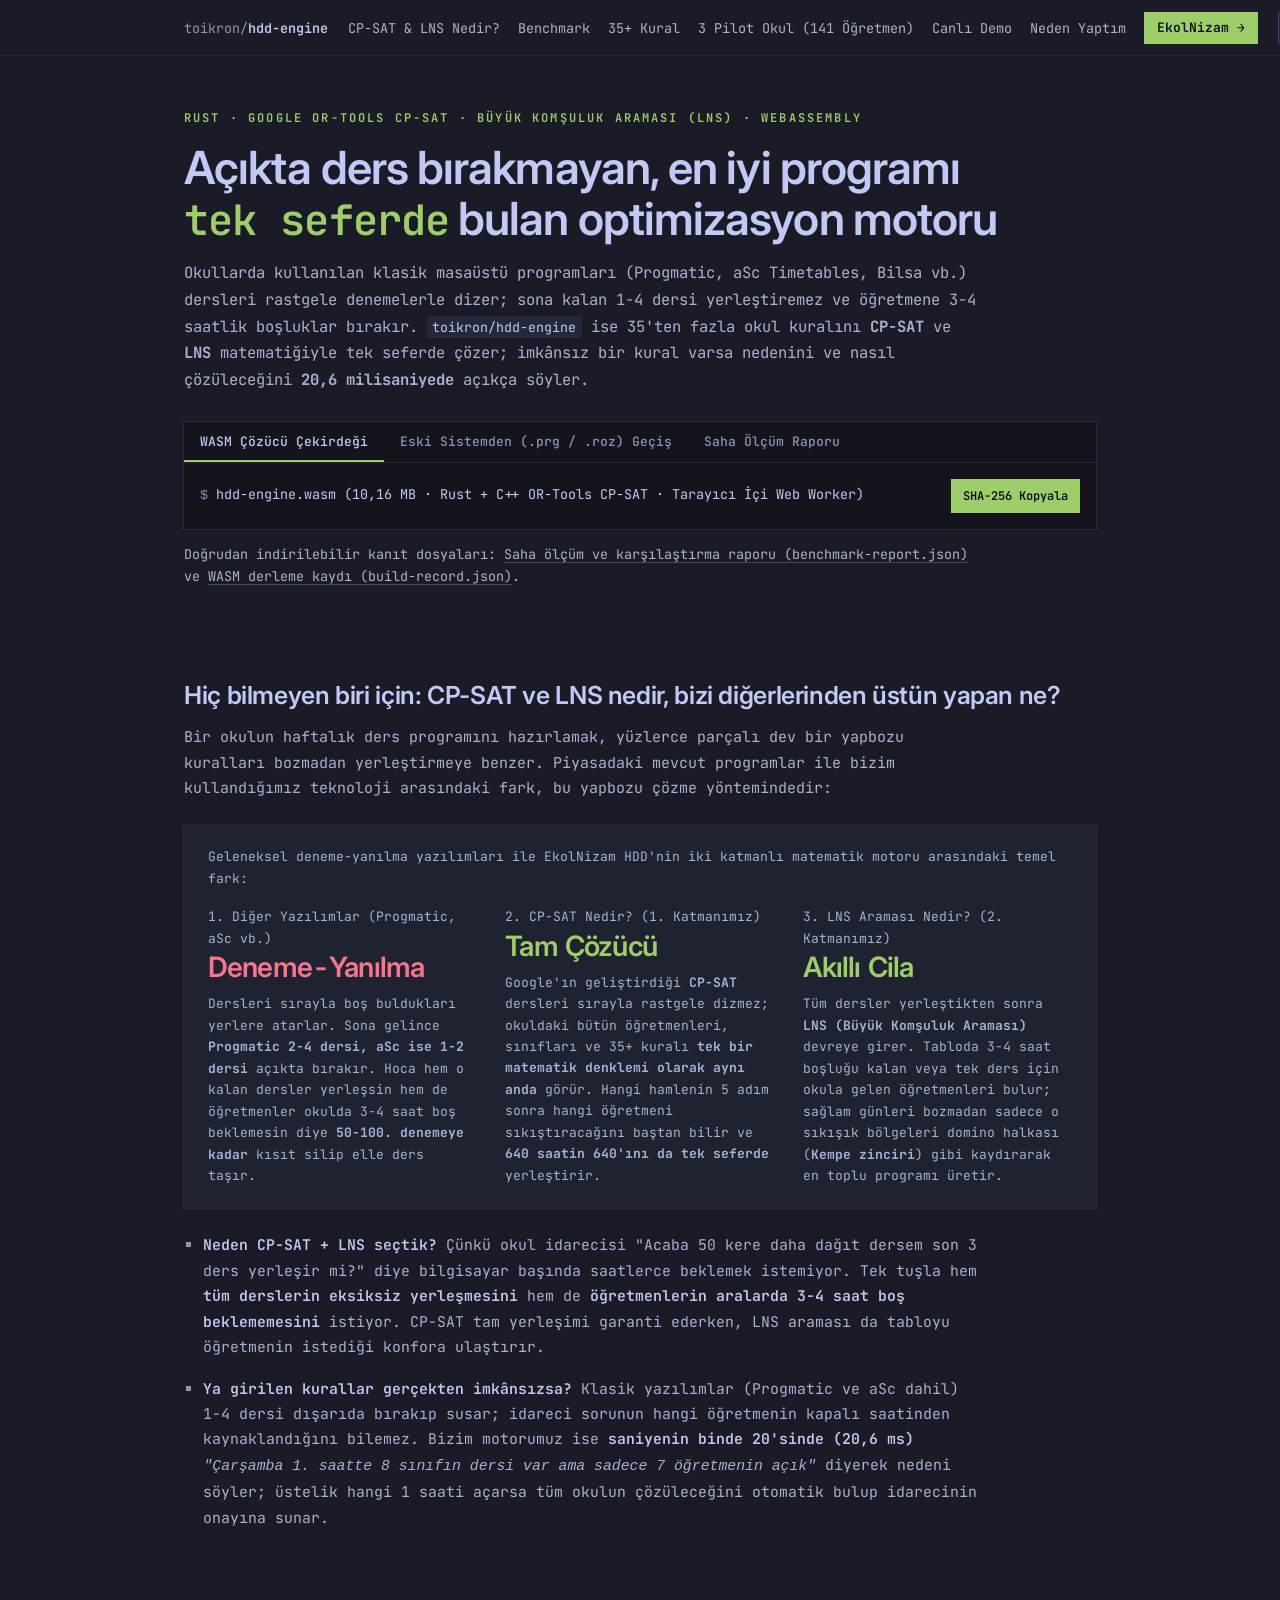
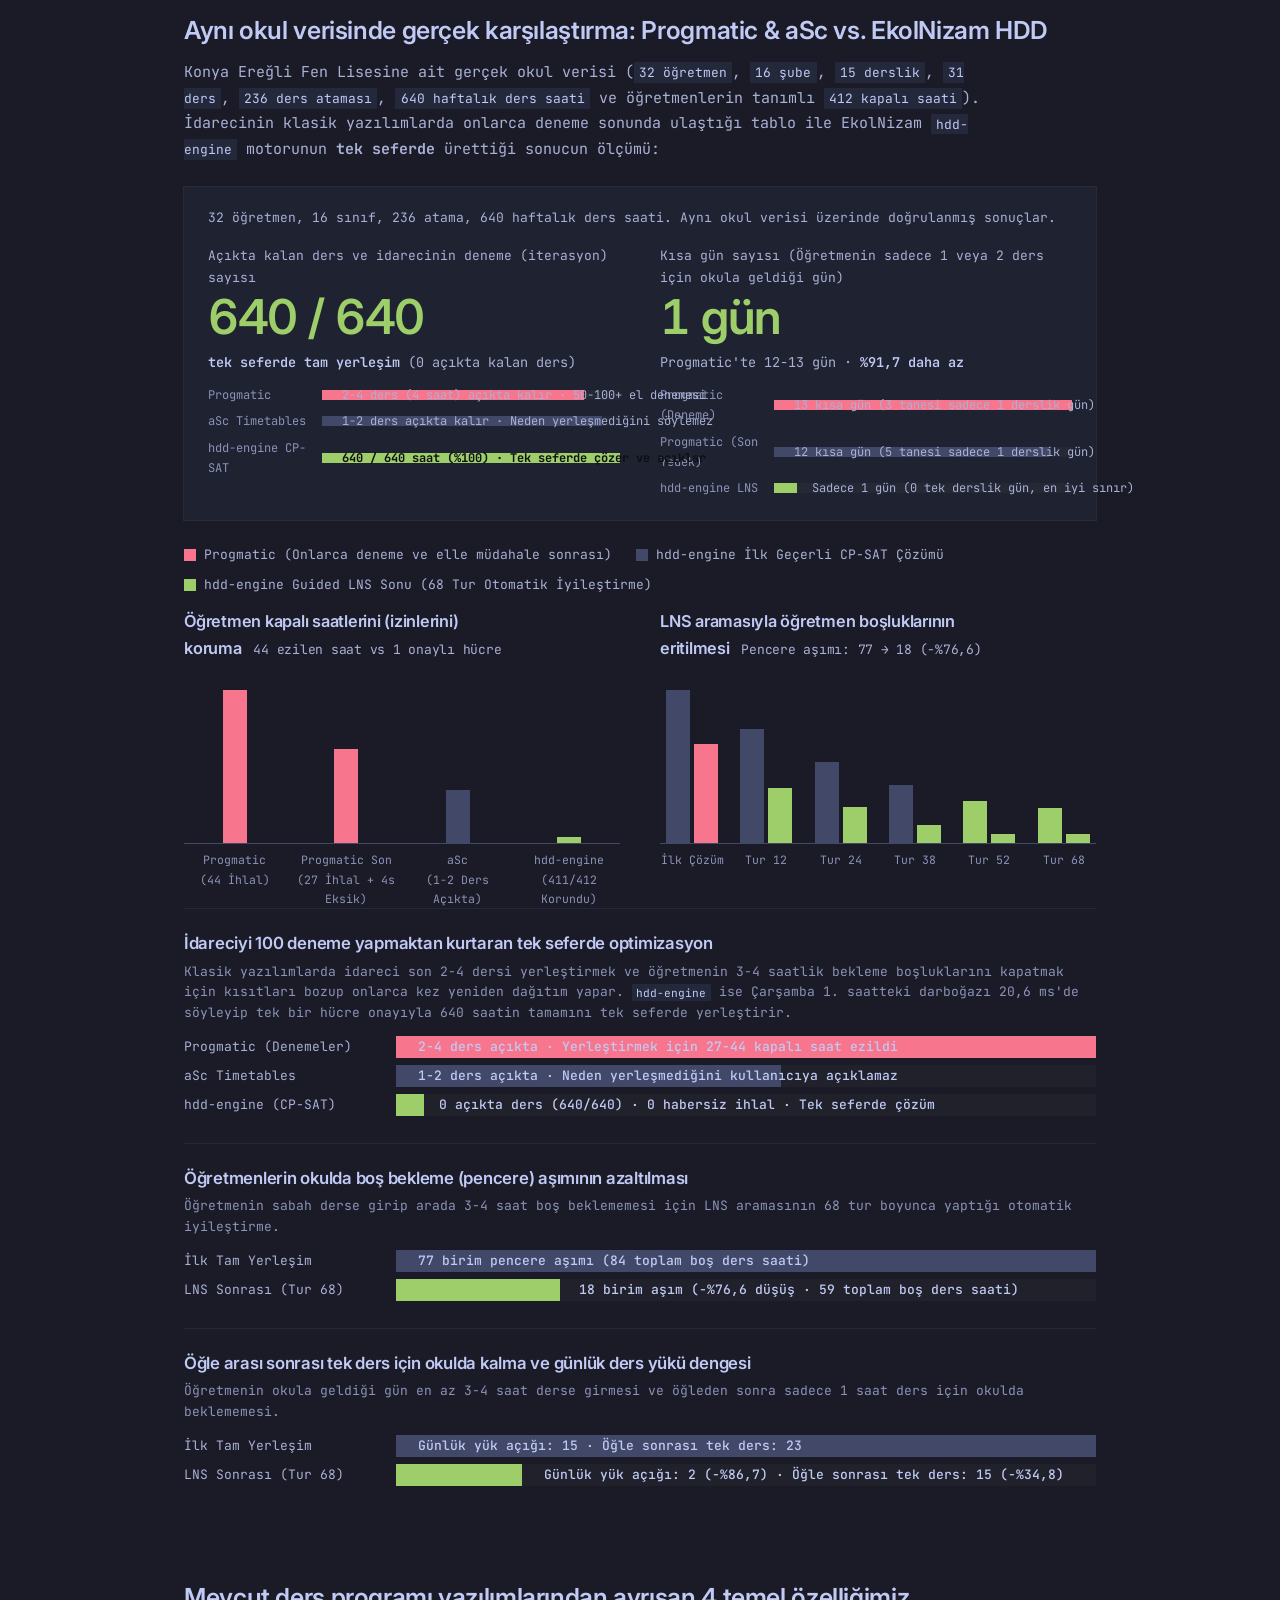
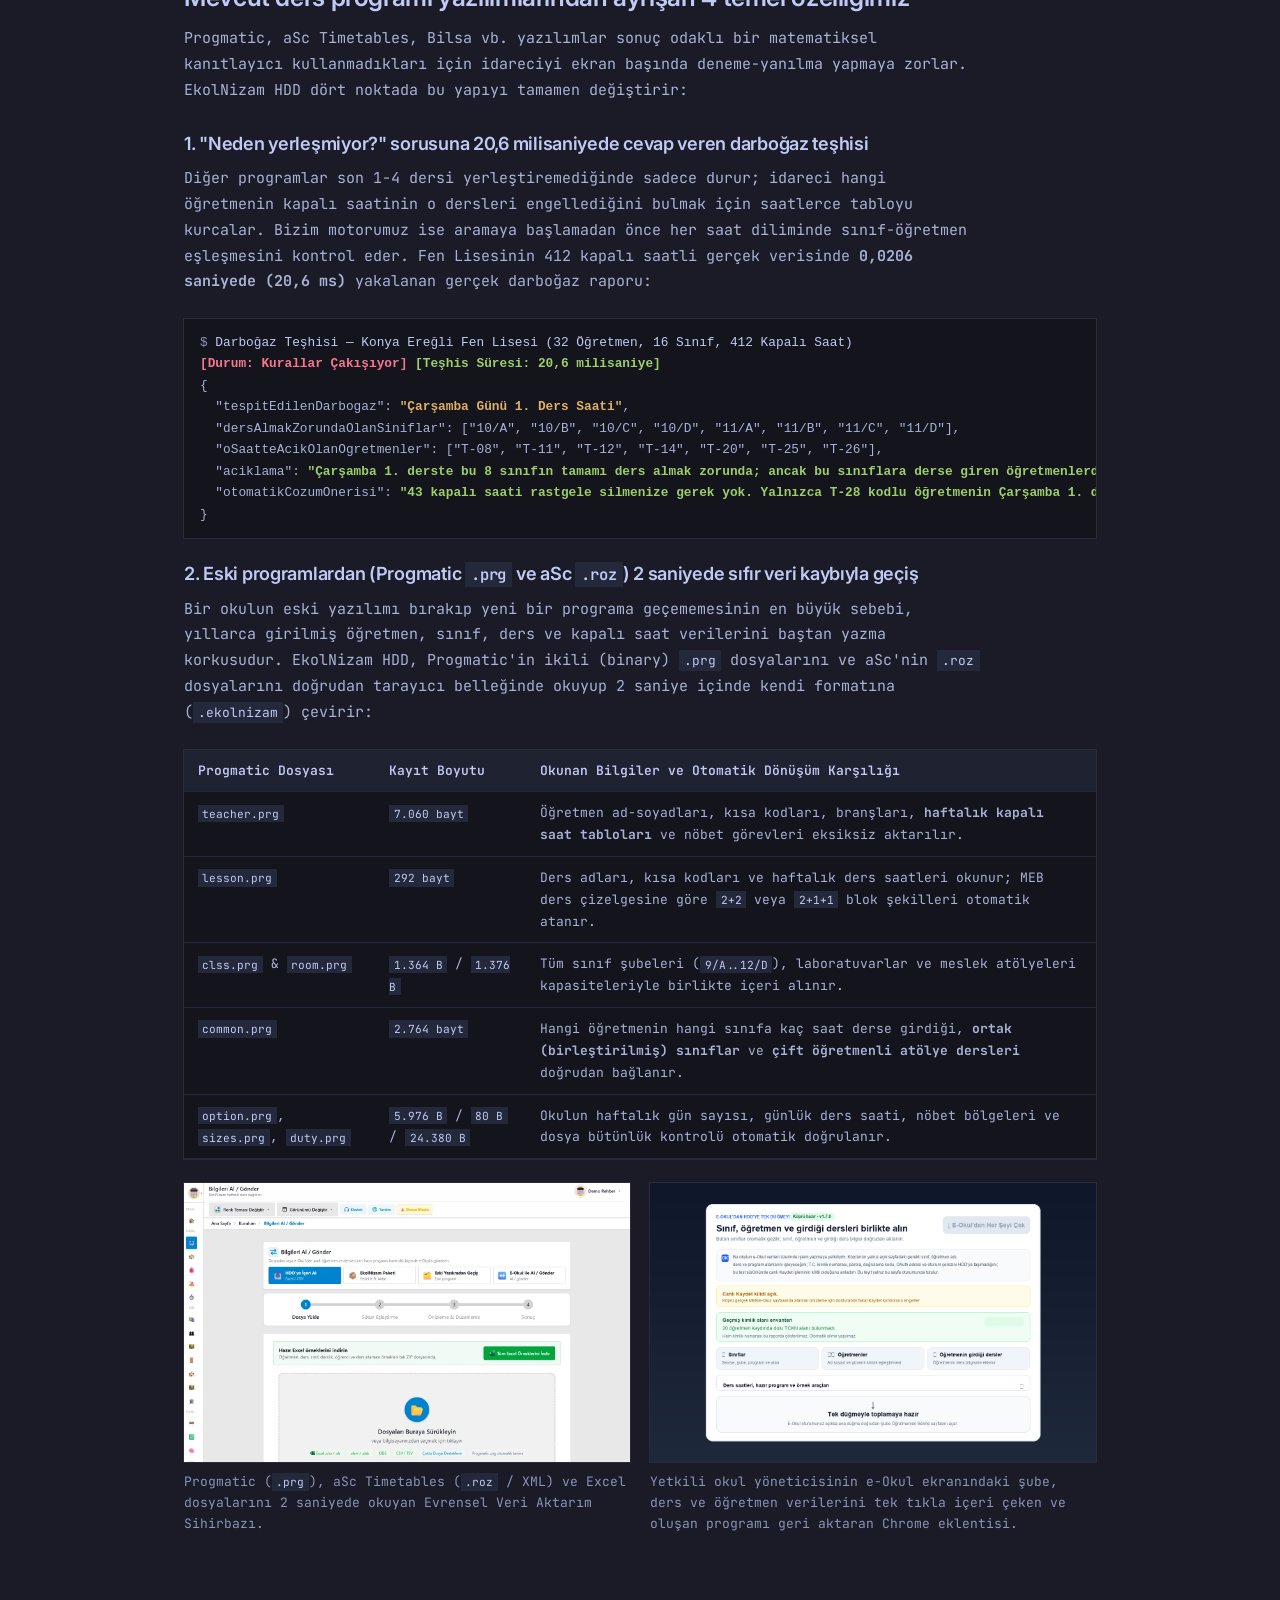
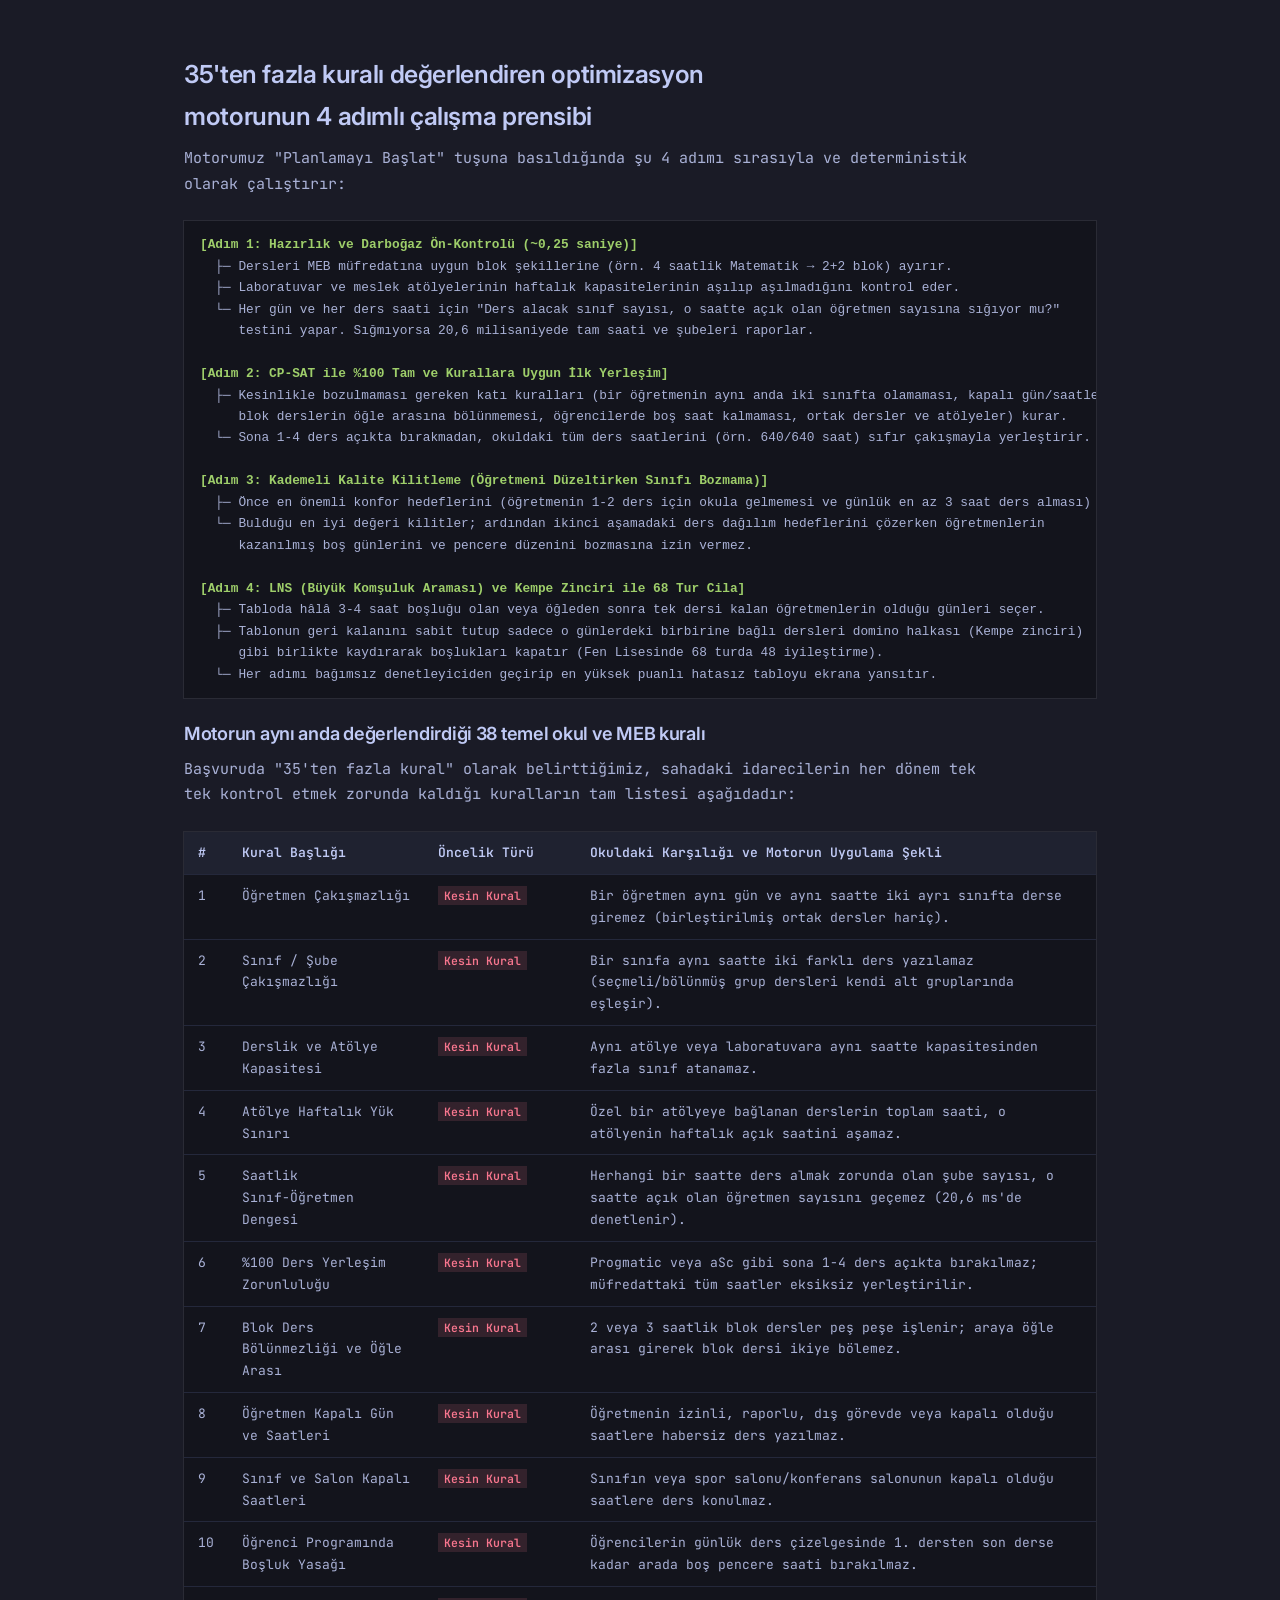
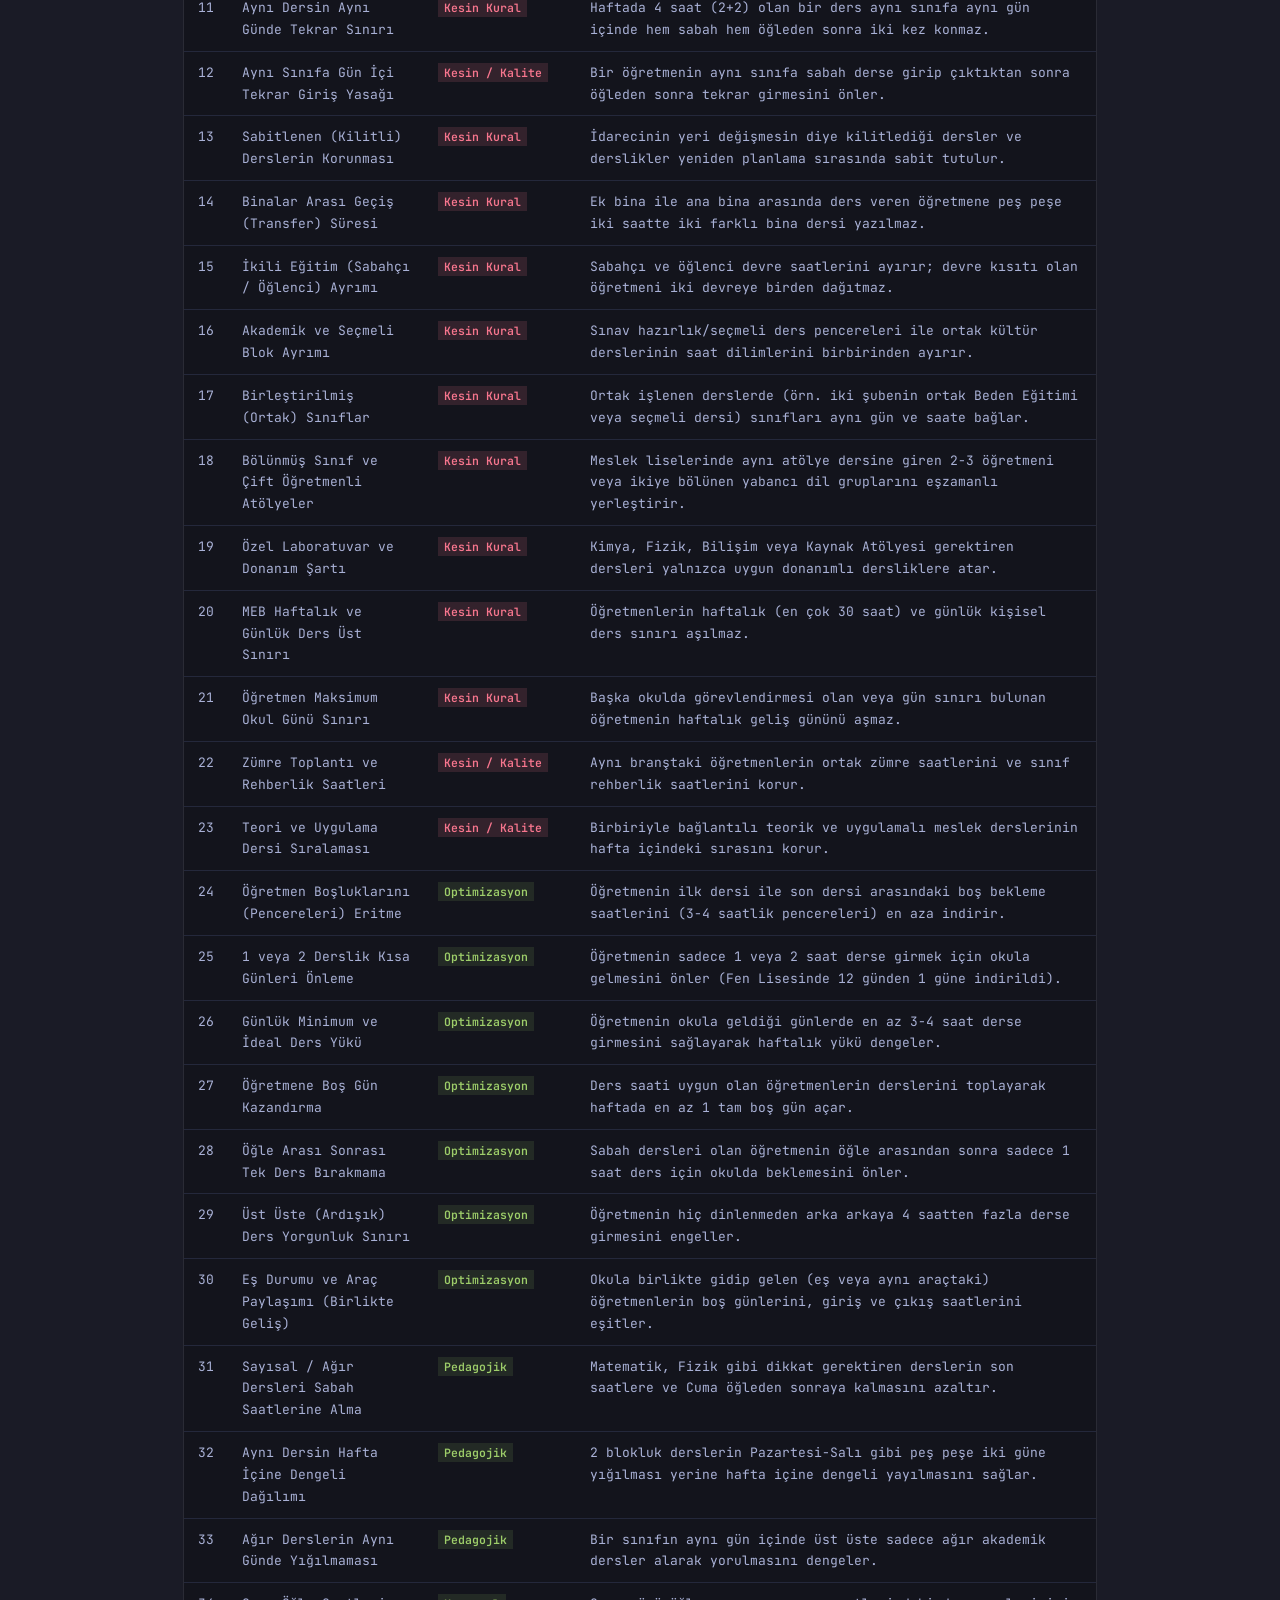
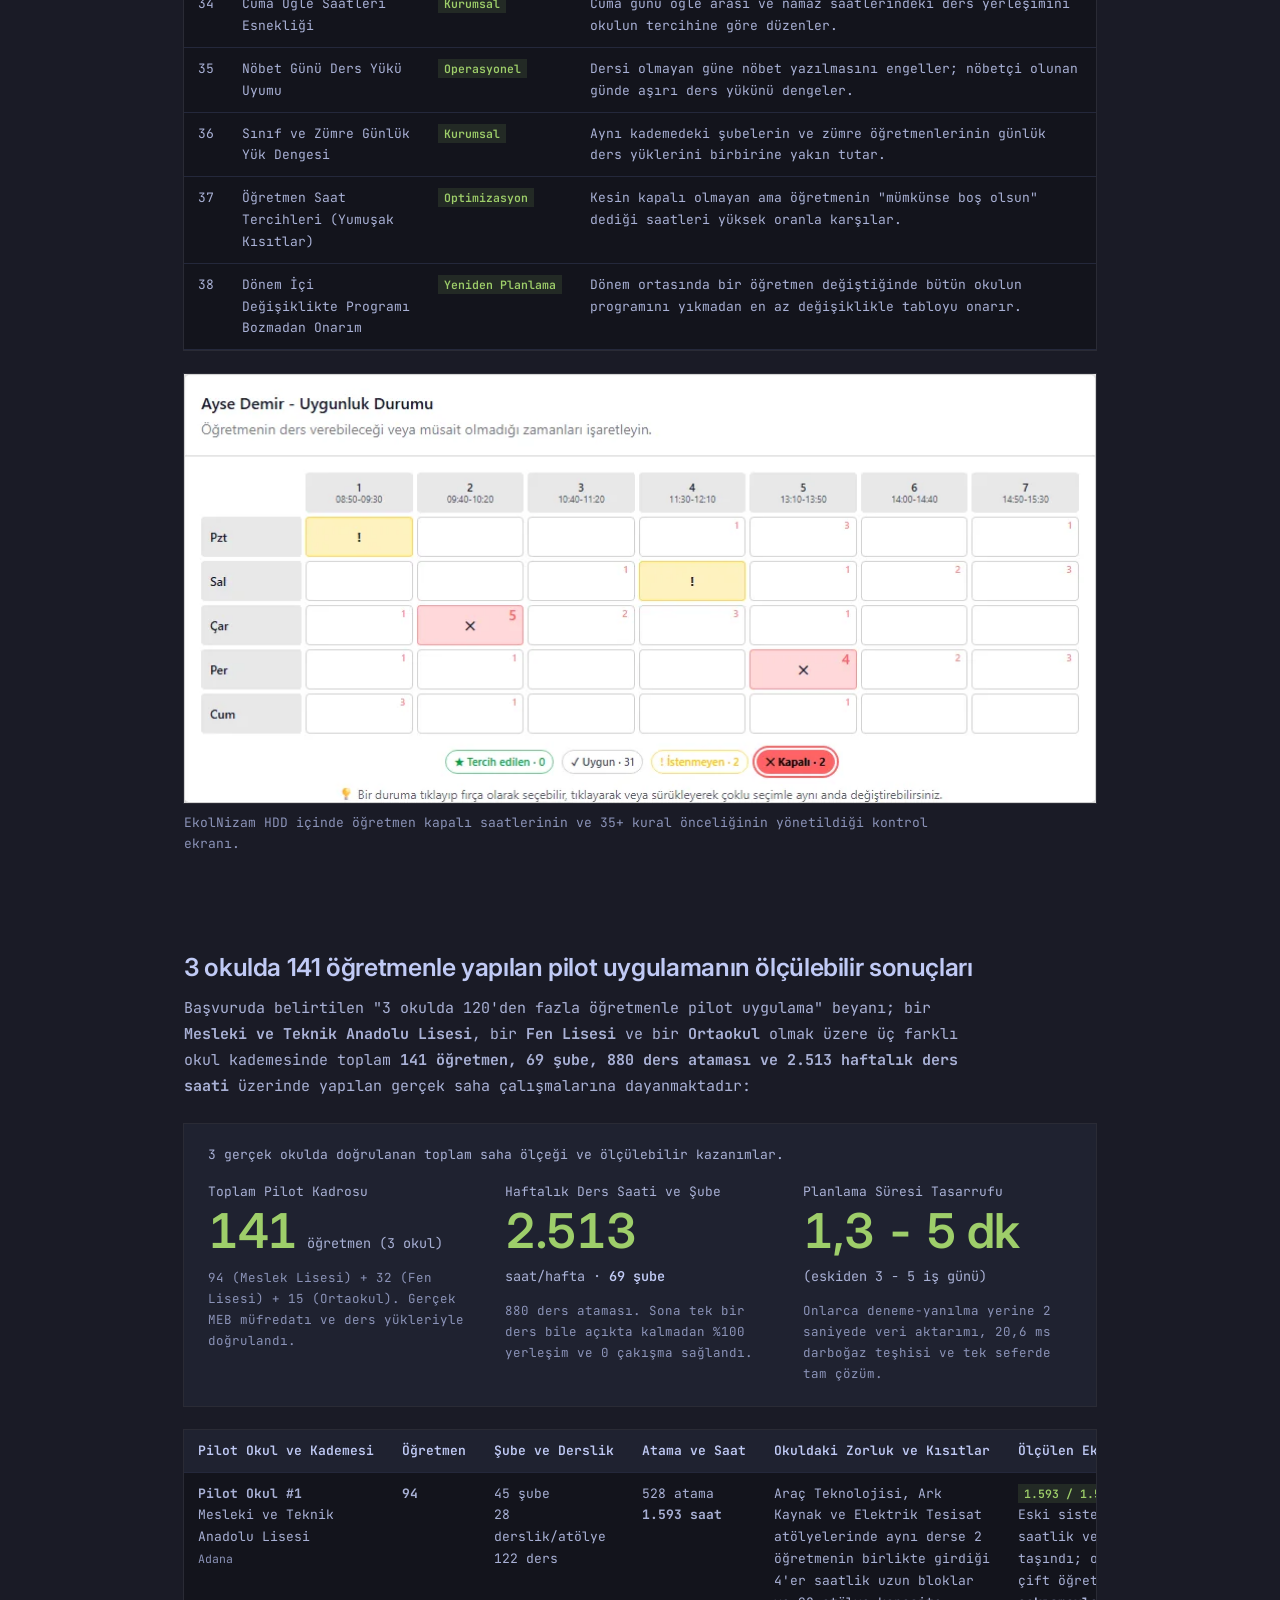
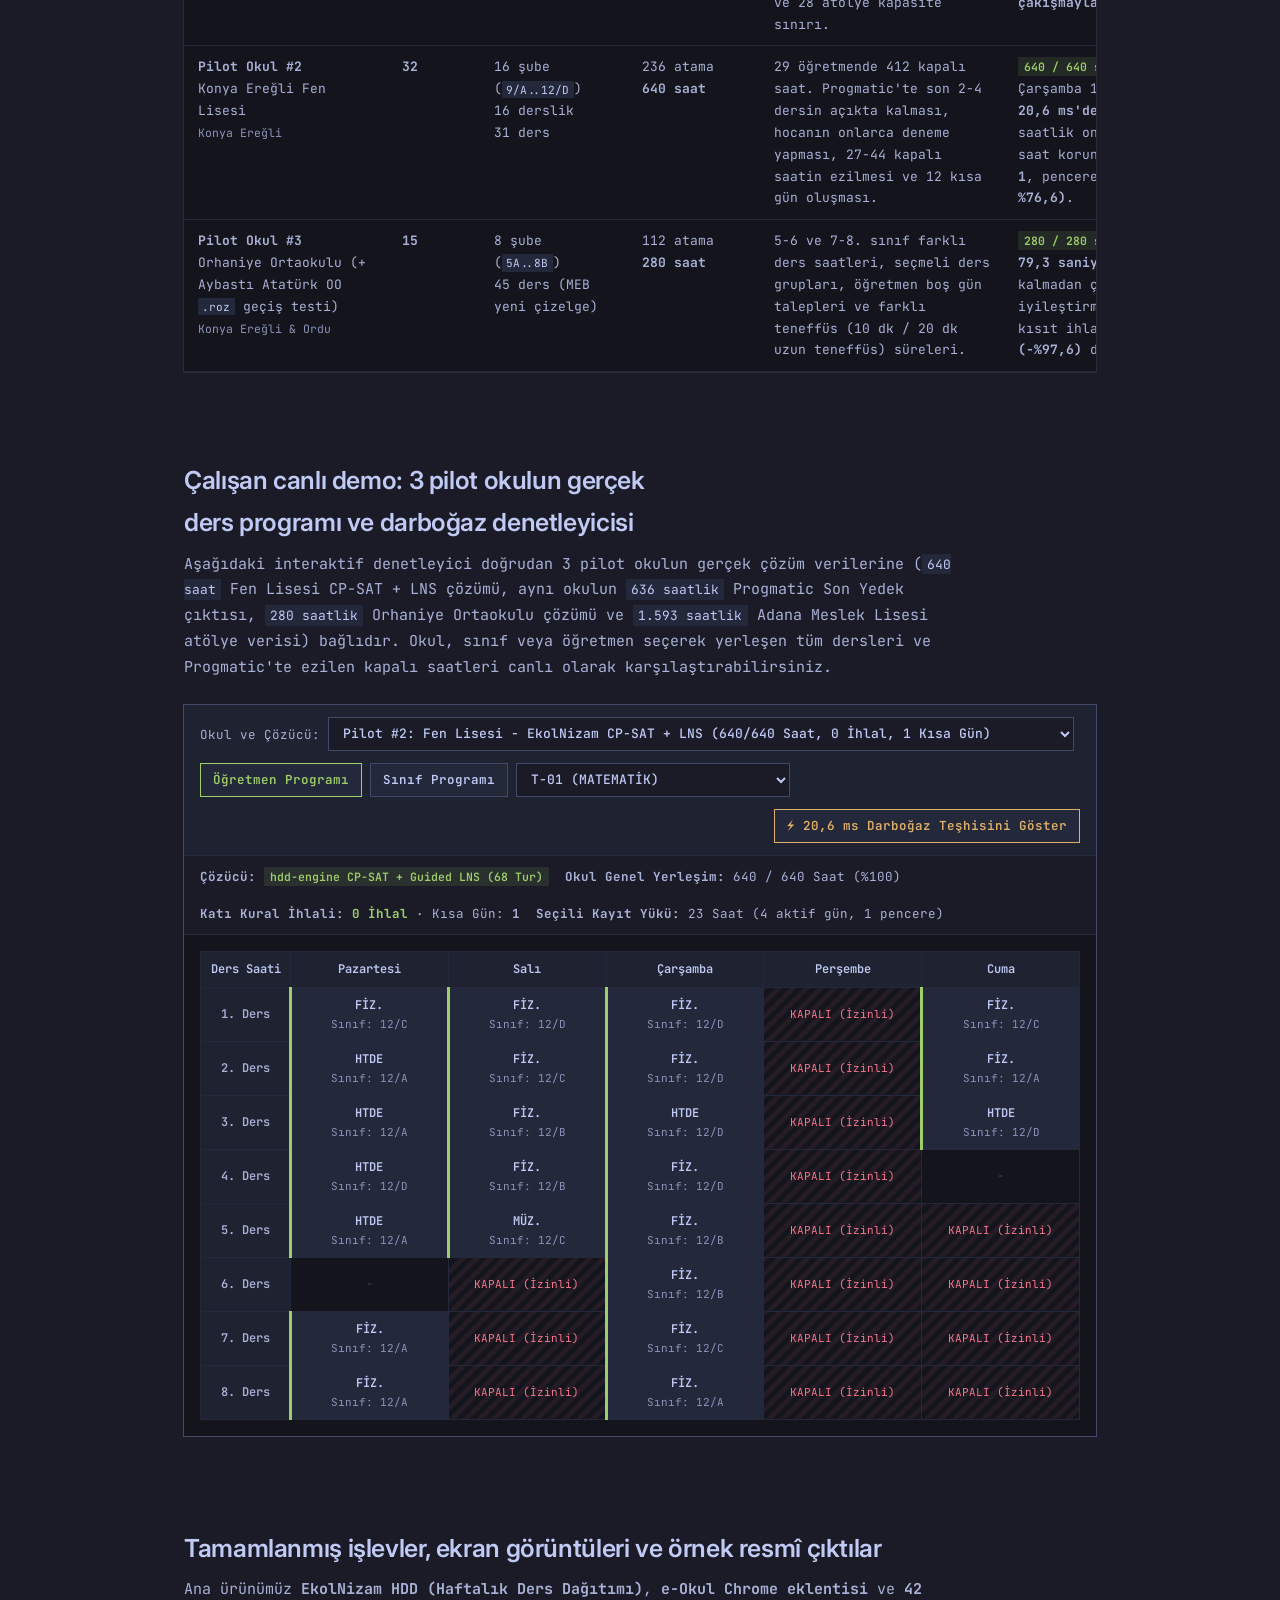
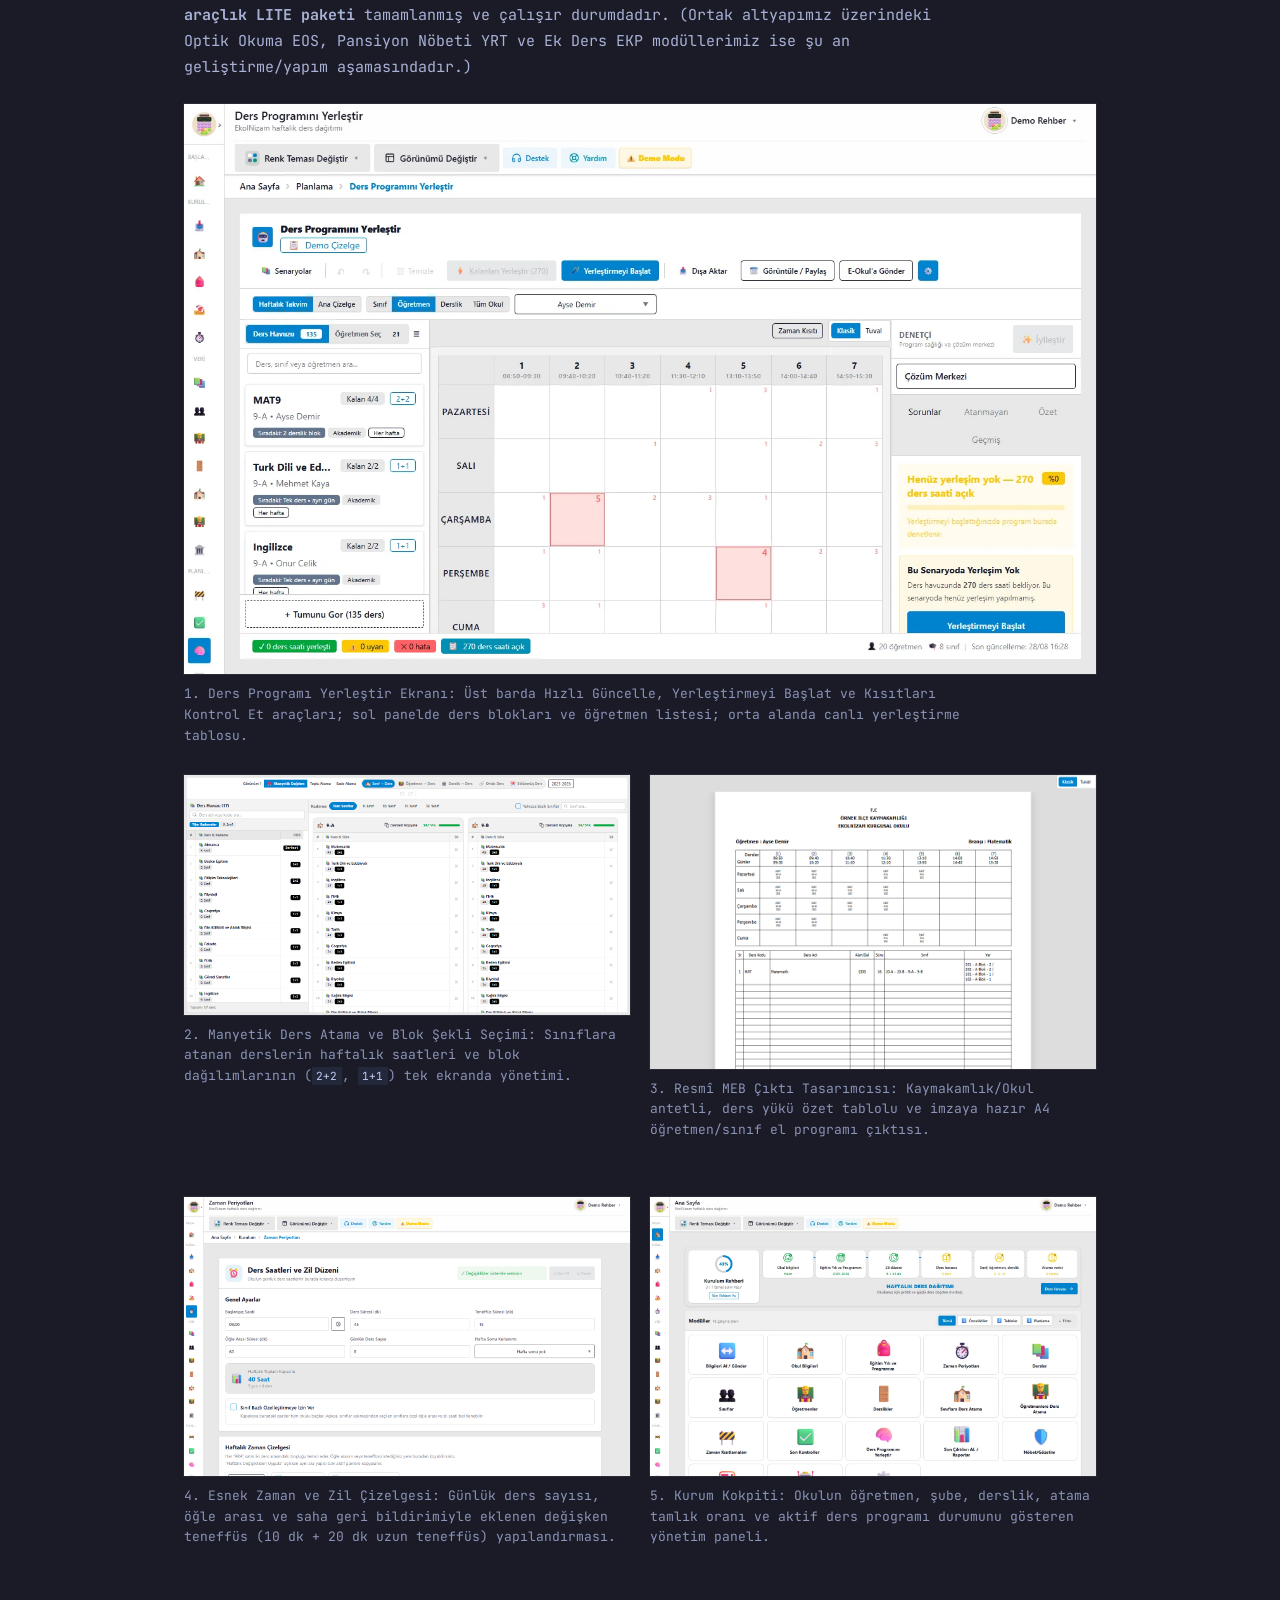
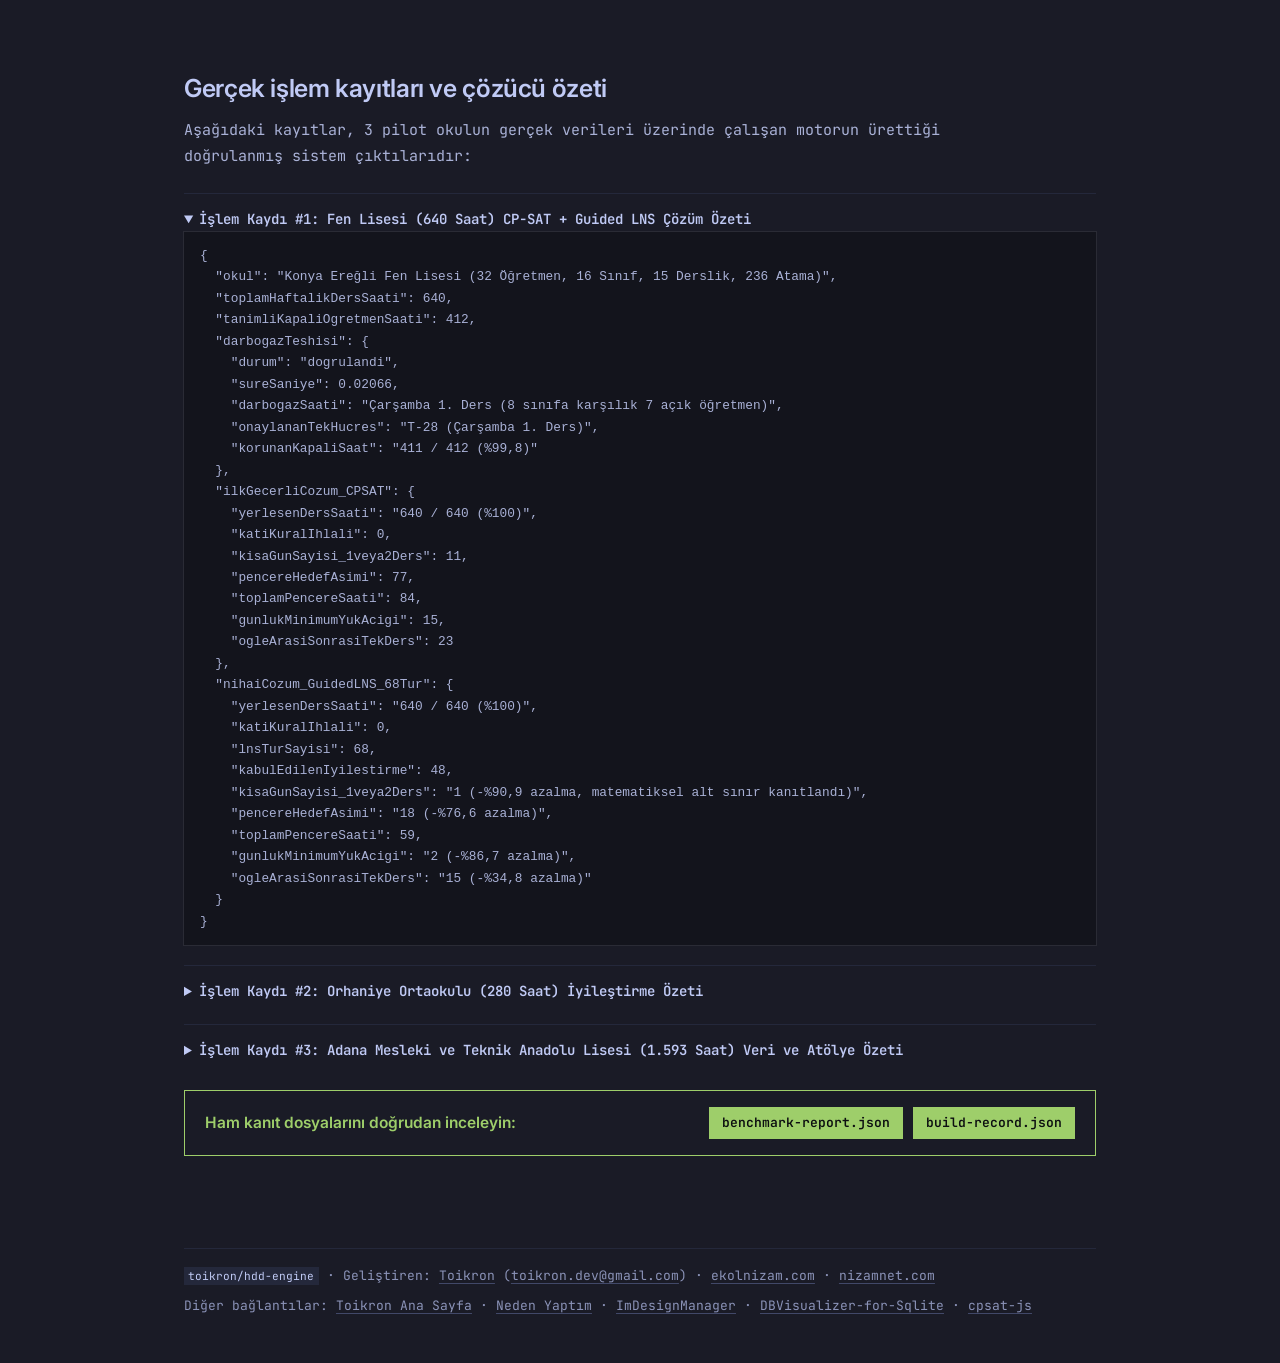
==== commit 1e8c5ff6: "Update benchmark narrative, add plain-Turkish CP-SAT & LNS explanation, update screenshots" ====
--- a/hdd-engine/index.html
+++ b/hdd-engine/index.html
@@ -3,8 +3,8 @@
 <head>
   <meta charset="utf-8">
   <meta name="viewport" content="width=device-width, initial-scale=1">
-  <title>toikron/hdd-engine · CP-SAT &amp; Guided LNS Okul Çizelgeleme Motoru</title>
-  <meta name="description" content="EkolNizam HDD çekirdeği: 34 katı kısıt ve 43 kalite metriğini değerlendiren Rust + OR-Tools CP-SAT WebAssembly optimizasyon motoru, Progmatic (.prg) karşılaştırması ve 3 pilot okulda 141 öğretmenlik saha ölçümü.">
+  <title>toikron/hdd-engine · CP-SAT &amp; LNS Okul Ders Programı Motoru</title>
+  <meta name="description" content="EkolNizam HDD çekirdeği: CP-SAT ve LNS nedir, 35'ten fazla kuralı tek seferde nasıl çözer, Progmatic ve aSc Timetables'tan farkı nedir? 3 pilot okulda 141 öğretmenlik saha ölçümü ve canlı demo.">
   <script>
     (() => {
       let theme = null;
@@ -20,11 +20,11 @@
     <div class="bar-inner">
       <a class="bar-name" href="/hdd-engine/"><span>toikron/</span>hdd-engine</a>
       <nav class="bar-links" aria-label="Ana menü">
+        <a href="#cpsat-nedir">CP-SAT &amp; LNS Nedir?</a>
         <a href="#measured">Benchmark</a>
-        <a href="#architecture">35+ Kural &amp; Mimari</a>
+        <a href="#architecture">35+ Kural</a>
         <a class="hide-sm" href="#pilot">3 Pilot Okul (141 Öğretmen)</a>
         <a class="hide-sm" href="#live-demo">Canlı Demo</a>
-        <a class="hide-sm" href="#logs">İşlem Kayıtları</a>
         <a class="hide-sm" href="/hdd-engine/neden/">Neden Yaptım</a>
         <a class="sponsor-button" href="https://ekolnizam.com" target="_blank" rel="noopener">EkolNizam →</a>
       </nav>
@@ -41,122 +41,168 @@
 
   <main>
     <div class="hero">
-      <p class="hero-label">RUST 1.101.0 · GOOGLE OR-TOOLS CP-SAT C++ · WEBASSEMBLY</p>
-      <h1>Kilitlenmeyen, darboğazı <code>20,6 ms</code> içinde kanıtlayan ders programı motoru</h1>
+      <p class="hero-label">RUST · GOOGLE OR-TOOLS CP-SAT · BÜYÜK KOMŞULUK ARAMASI (LNS) · WEBASSEMBLY</p>
+      <h1>Açıkta ders bırakmayan, en iyi programı <code>tek seferde</code> bulan optimizasyon motoru</h1>
       <p class="lead">
-        <code>toikron/hdd-engine</code>, EkolNizam HDD'nin altında çalışan kısıt tabanlı optimizasyon çekirdeğidir. Klasik masaüstü yazılımlarının (Progmatic, aSc Timetables) rastgele yer değiştirme döngüleri yerine, 34 katı kısıt ailesini ve 43 kalite metriğini <strong>Google OR-Tools CP-SAT</strong> ve <strong>Çakışma Güdümlü Büyük Komşuluk Araması (Guided LNS + Kempe Zinciri)</strong> ile doğrudan tarayıcı içindeki bir Web Worker'da çözer.
+        Okullarda kullanılan klasik masaüstü programları (Progmatic, aSc Timetables, Bilsa vb.) dersleri rastgele denemelerle dizer; sona kalan 1-4 dersi yerleştiremez ve öğretmene 3-4 saatlik boşluklar bırakır. <code>toikron/hdd-engine</code> ise 35'ten fazla okul kuralını <strong>CP-SAT</strong> ve <strong>LNS</strong> matematiğiyle tek seferde çözer; imkânsız bir kural varsa nedenini ve nasıl çözüleceğini <strong>20,6 milisaniyede</strong> açıkça söyler.
       </p>
 
       <div class="install">
-        <div class="tabs" role="tablist" aria-label="Doğrulama komutları">
-          <button class="tab" role="tab" aria-selected="true" aria-controls="panel-wasm" id="tab-wasm" tabindex="0">WASM Çekirdek Doğrulaması</button>
-          <button class="tab" role="tab" aria-selected="false" aria-controls="panel-prg" id="tab-prg" tabindex="-1">Clean-Room .prg Ayrıştırıcı</button>
-          <button class="tab" role="tab" aria-selected="false" aria-controls="panel-json" id="tab-json" tabindex="-1">Ham Kanıt Dosyaları</button>
+        <div class="tabs" role="tablist" aria-label="Doğrulama bilgileri">
+          <button class="tab" role="tab" aria-selected="true" aria-controls="panel-wasm" id="tab-wasm" tabindex="0">WASM Çözücü Çekirdeği</button>
+          <button class="tab" role="tab" aria-selected="false" aria-controls="panel-prg" id="tab-prg" tabindex="-1">Eski Sistemden (.prg / .roz) Geçiş</button>
+          <button class="tab" role="tab" aria-selected="false" aria-controls="panel-json" id="tab-json" tabindex="-1">Saha Ölçüm Raporu</button>
         </div>
         <div class="cmd" id="panel-wasm" role="tabpanel" aria-labelledby="tab-wasm">
-          <pre><span class="prompt">$ </span><code>node --input-type=module -e "import { createNodeEngine } from '@ekolnizam/hdd-engine/node'; /* sha256: cc4decea...1e60 (10,16 MB) */"</code></pre>
+          <pre><span class="prompt">$ </span><code>hdd-engine.wasm (10,16 MB · Rust + C++ OR-Tools CP-SAT · Tarayıcı İçi Web Worker)</code></pre>
           <button class="btn" type="button" data-copy="cc4deceae27b641ce21ddc9a88d88640a329bc0f9f5e23d70c9d8993ea691e60">SHA-256 Kopyala</button>
         </div>
         <div class="cmd" id="panel-prg" role="tabpanel" aria-labelledby="tab-prg" hidden>
-          <pre><span class="prompt">&gt; </span><code>parseProgmatikCleanRoomFiles([teacher.prg (7060B), lesson.prg (292B), clss.prg (1364B), room.prg (1376B), common.prg (2764B)])</code></pre>
+          <pre><span class="prompt">&gt; </span><code>Progmatic (.prg: teacher, lesson, clss, room, common) ve aSc (.roz) → 2 saniyede .ekolnizam dönüşümü</code></pre>
           <button class="btn" type="button" data-copy="teacher.prg:7060,lesson.prg:292,clss.prg:1364,room.prg:1376,common.prg:2764,option.prg:5976,sizes.prg:80,duty.prg:24380">Şemayı Kopyala</button>
         </div>
         <div class="cmd" id="panel-json" role="tabpanel" aria-labelledby="tab-json" hidden>
-          <pre><span class="prompt">$ </span><code>curl -fsSL https://toikron.github.io/files/benchmark-report.json | jq .pilotSummary</code></pre>
+          <pre><span class="prompt">$ </span><code>curl -fsSL https://toikron.github.io/files/benchmark-report.json</code></pre>
           <button class="btn" type="button" data-copy="https://toikron.github.io/files/benchmark-report.json">URL Kopyala</button>
         </div>
       </div>
 
       <p class="install-note">
-        Üretim derlemesi: <code>hdd-engine.wasm</code> (<code>10.660.607 bayt</code>, <code>rustc 1.101.0-nightly</code>, <code>LLVM 23.1.3</code>). <a href="/files/build-record.json">Derleme kaydını (build-record.json)</a> ve <a href="/files/benchmark-report.json">tam saha ölçüm raporunu (benchmark-report.json)</a> doğrudan indirebilirsiniz.
+        Doğrudan indirilebilir kanıt dosyaları: <a href="/files/benchmark-report.json">Saha ölçüm ve karşılaştırma raporu (benchmark-report.json)</a> ve <a href="/files/build-record.json">WASM derleme kaydı (build-record.json)</a>.
       </p>
     </div>
 
     <!-- ================================================================= -->
-    <!-- BÖLÜM 1: GERÇEK OKUL VERİSİNDE PROGMATIC & ASC KARŞILAŞTIRMASI     -->
+    <!-- BÖLÜM 1: HİÇ BİLMEYEN BİRİ İÇİN CP-SAT VE LNS NEDİR?              -->
+    <!-- ================================================================= -->
+    <section id="cpsat-nedir">
+      <h2>Hiç bilmeyen biri için: CP-SAT ve LNS nedir, bizi diğerlerinden üstün yapan ne?</h2>
+      <p class="section-desc">
+        Bir okulun haftalık ders programını hazırlamak, yüzlerce parçalı dev bir yapbozu kuralları bozmadan yerleştirmeye benzer. Piyasadaki mevcut programlar ile bizim kullandığımız teknoloji arasındaki fark, bu yapbozu çözme yöntemindedir:
+      </p>
+
+      <div class="proof">
+        <p class="proof-title">Geleneksel deneme-yanılma yazılımları ile EkolNizam HDD'nin iki katmanlı matematik motoru arasındaki temel fark:</p>
+        <div class="proof-grid-3">
+          <div>
+            <p class="stat-label">1. Diğer Yazılımlar (Progmatic, aSc vb.)</p>
+            <div class="stat-big">
+              <strong style="color:var(--t-danger); font-size:1.75rem;">Deneme-Yanılma</strong>
+            </div>
+            <p class="note" style="margin:0; font-size:13px; color:var(--color-text-secondary); line-height:1.65;">
+              Dersleri sırayla boş buldukları yerlere atarlar. Sona gelince <strong>Progmatic 2-4 dersi, aSc ise 1-2 dersi</strong> açıkta bırakır. Hoca hem o kalan dersler yerleşsin hem de öğretmenler okulda 3-4 saat boş beklemesin diye <strong>50-100. denemeye kadar</strong> kısıt silip elle ders taşır.
+            </p>
+          </div>
+
+          <div>
+            <p class="stat-label">2. CP-SAT Nedir? (1. Katmanımız)</p>
+            <div class="stat-big">
+              <strong style="font-size:1.75rem;">Tam Çözücü</strong>
+            </div>
+            <p class="note" style="margin:0; font-size:13px; color:var(--color-text-secondary); line-height:1.65;">
+              Google'ın geliştirdiği <strong>CP-SAT</strong> dersleri sırayla rastgele dizmez; okuldaki bütün öğretmenleri, sınıfları ve 35+ kuralı <strong>tek bir matematik denklemi olarak aynı anda</strong> görür. Hangi hamlenin 5 adım sonra hangi öğretmeni sıkıştıracağını baştan bilir ve <strong>640 saatin 640'ını da tek seferde</strong> yerleştirir.
+            </p>
+          </div>
+
+          <div>
+            <p class="stat-label">3. LNS Araması Nedir? (2. Katmanımız)</p>
+            <div class="stat-big">
+              <strong style="font-size:1.75rem;">Akıllı Cila</strong>
+            </div>
+            <p class="note" style="margin:0; font-size:13px; color:var(--color-text-secondary); line-height:1.65;">
+              Tüm dersler yerleştikten sonra <strong>LNS (Büyük Komşuluk Araması)</strong> devreye girer. Tabloda 3-4 saat boşluğu kalan veya tek ders için okula gelen öğretmenleri bulur; sağlam günleri bozmadan sadece o sıkışık bölgeleri domino halkası (<strong>Kempe zinciri</strong>) gibi kaydırarak en toplu programı üretir.
+            </p>
+          </div>
+        </div>
+      </div>
+
+      <ul class="changes">
+        <li><strong>Neden CP-SAT + LNS seçtik?</strong> Çünkü okul idarecisi "Acaba 50 kere daha dağıt dersem son 3 ders yerleşir mi?" diye bilgisayar başında saatlerce beklemek istemiyor. Tek tuşla hem <strong>tüm derslerin eksiksiz yerleşmesini</strong> hem de <strong>öğretmenlerin aralarda 3-4 saat boş beklememesini</strong> istiyor. CP-SAT tam yerleşimi garanti ederken, LNS araması da tabloyu öğretmenin istediği konfora ulaştırır.</li>
+        <li><strong>Ya girilen kurallar gerçekten imkânsızsa?</strong> Klasik yazılımlar (Progmatic ve aSc dahil) 1-4 dersi dışarıda bırakıp susar; idareci sorunun hangi öğretmenin kapalı saatinden kaynaklandığını bilemez. Bizim motorumuz ise <strong>saniyenin binde 20'sinde (20,6 ms)</strong> <em>"Çarşamba 1. saatte 8 sınıfın dersi var ama sadece 7 öğretmenin açık"</em> diyerek nedeni söyler; üstelik hangi 1 saati açarsa tüm okulun çözüleceğini otomatik bulup idarecinin onayına sunar.</li>
+      </ul>
+    </section>
+
+    <!-- ================================================================= -->
+    <!-- BÖLÜM 2: GERÇEK OKUL VERİSİNDE PROGMATIC & ASC KARŞILAŞTIRMASI     -->
     <!-- ================================================================= -->
     <section id="measured">
-      <h2>Aynı okul verisinde gerçek ölçüm: Progmatic vs. hdd-engine</h2>
+      <h2>Aynı okul verisinde gerçek karşılaştırma: Progmatic &amp; aSc vs. EkolNizam HDD</h2>
       <p class="section-desc">
-        Konya Ereğli Fen Lisesine ait gerçek Progmatic veri seti (<code>32 öğretmen</code>, <code>16 şube</code>, <code>15 derslik</code>, <code>31 ders</code>, <code>236 ders ataması</code>, <code>640 haftalık ders saati</code> ve öğretmenlerin tanımlı <code>412 kapalı saati</code>). İdarecinin Progmatic üzerinde yaptığı 5 ardışık deneme (<code>01</code>, <code>yedek boş</code>, <code>02</code>, <code>04</code>, <code>05 Son Yedek</code>) ile <code>hdd-engine</code> CP-SAT + Guided LNS çıktısının doğrudan karşılaştırması. <a href="/hdd-engine/neden/">Arka planı ve neden kendi motorumu yazdığımı okuyun.</a>
+        Konya Ereğli Fen Lisesine ait gerçek okul verisi (<code>32 öğretmen</code>, <code>16 şube</code>, <code>15 derslik</code>, <code>31 ders</code>, <code>236 ders ataması</code>, <code>640 haftalık ders saati</code> ve öğretmenlerin tanımlı <code>412 kapalı saati</code>). İdarecinin klasik yazılımlarda onlarca deneme sonunda ulaştığı tablo ile EkolNizam <code>hdd-engine</code> motorunun <strong>tek seferde</strong> ürettiği sonucun ölçümü:
       </p>
 
       <div class="proof">
-        <p class="proof-title">32 öğretmen, 16 sınıf, 236 atama, 640 haftalık ders saati ve 412 kapalı öğretmen saati. Doğrulanmış saha ölçümü.</p>
+        <p class="proof-title">32 öğretmen, 16 sınıf, 236 atama, 640 haftalık ders saati. Aynı okul verisi üzerinde doğrulanmış sonuçlar.</p>
         <div class="proof-grid">
           <div>
-            <p class="stat-label">Darboğaz tespiti ve 640 saatlik tam yerleşim</p>
+            <p class="stat-label">Açıkta kalan ders ve idarecinin deneme (iterasyon) sayısı</p>
             <div class="stat-big">
-              <strong>20,6 ms</strong>
-              <span>kesin çelişki kanıtı · <strong>640 / 640 saat (%100)</strong> yerleşim</span>
+              <strong>640 / 640</strong>
+              <span><strong>tek seferde tam yerleşim</strong> (0 açıkta kalan ders)</span>
             </div>
             <div class="mini">
-              <span>Progmatic (Kısıtlı)</span>
-              <div class="track"><div class="fill danger-bar" style="width: 2%"></div><span class="val" style="left: 3%">0 / 640 saat (Kilitlendi)</span></div>
-              <span>Progmatic (Yedek 05)</span>
-              <div class="track"><div class="fill stock" style="width: 78%"></div><span class="val" style="left: 4%">636 / 640 (4 saat silindi, 27 kapalı saat ezildi)</span></div>
+              <span>Progmatic</span>
+              <div class="track"><div class="fill danger-bar" style="width: 88%"></div><span class="val" style="left: 4%">2-4 ders (4 saat) açıkta kalır · 50-100+ el denemesi</span></div>
+              <span>aSc Timetables</span>
+              <div class="track"><div class="fill stock" style="width: 94%"></div><span class="val" style="left: 4%">1-2 ders açıkta kalır · Neden yerleşmediğini söylemez</span></div>
               <span>hdd-engine CP-SAT</span>
-              <div class="track"><div class="fill fork" style="width: 100%"></div><span class="val" style="left: 4%; color: var(--t-brand-ink); font-weight: 700;">640 / 640 saat (0 habersiz ihlal, 411/412 korundu)</span></div>
+              <div class="track"><div class="fill fork" style="width: 100%"></div><span class="val" style="left: 4%; color: var(--t-brand-ink); font-weight: 700;">640 / 640 saat (%100) · Tek seferde çözer ve açıklar</span></div>
             </div>
           </div>
 
           <div>
-            <p class="stat-label">Kısa gün sayısı (Öğretmenin 1 veya 2 ders için okula geldiği gün)</p>
+            <p class="stat-label">Kısa gün sayısı (Öğretmenin sadece 1 veya 2 ders için okula geldiği gün)</p>
             <div class="stat-big">
               <strong>1 gün</strong>
-              <span>Progmatic'te 12-13 gün · <strong>12× daha az</strong> (alt sınır kanıtlı)</span>
+              <span>Progmatic'te 12-13 gün · <strong>%91,7 daha az</strong></span>
             </div>
             <div class="mini">
-              <span>Progmatic (İter. 02)</span>
-              <div class="track"><div class="fill danger-bar" style="width: 100%"></div><span class="val" style="left: 4%">13 gün (3 tanesi tek ders)</span></div>
-              <span>Progmatic (Yedek 05)</span>
-              <div class="track"><div class="fill stock" style="width: 92.3%"></div><span class="val" style="left: 4%">12 gün (5 tanesi tek ders)</span></div>
+              <span>Progmatic (Deneme)</span>
+              <div class="track"><div class="fill danger-bar" style="width: 100%"></div><span class="val" style="left: 4%">13 kısa gün (3 tanesi sadece 1 derslik gün)</span></div>
+              <span>Progmatic (Son Yedek)</span>
+              <div class="track"><div class="fill stock" style="width: 92.3%"></div><span class="val" style="left: 4%">12 kısa gün (5 tanesi sadece 1 derslik gün)</span></div>
               <span>hdd-engine LNS</span>
-              <div class="track"><div class="fill fork" style="width: 7.7%"></div><span class="val" style="left: 10%">1 gün (0 tek derslik gün, alt sınır = 1)</span></div>
+              <div class="track"><div class="fill fork" style="width: 7.7%"></div><span class="val" style="left: 10%">Sadece 1 gün (0 tek derslik gün, en iyi sınır)</span></div>
             </div>
           </div>
         </div>
       </div>
 
       <ul class="legend">
-        <li><span class="swatch danger-bar"></span>Progmatic (Kapalı saatler ezilerek / kilitlenerek)</li>
-        <li><span class="swatch stock"></span>hdd-engine İlk Geçerli CP-SAT Adayı (Legal Stage)</li>
-        <li><span class="swatch fork"></span>hdd-engine Guided LNS + Kempe Zinciri (68 Tur Sonu)</li>
+        <li><span class="swatch danger-bar"></span>Progmatic (Onlarca deneme ve elle müdahale sonrası)</li>
+        <li><span class="swatch stock"></span>hdd-engine İlk Geçerli CP-SAT Çözümü</li>
+        <li><span class="swatch fork"></span>hdd-engine Guided LNS Sonu (68 Tur Otomatik İyileştirme)</li>
       </ul>
 
       <div class="growth">
         <div>
-          <h3>Progmatic 5 iterasyonda ezilen kapalı saatler <span class="h3-val">412 → 27 ihlal vs 1 onaylı hücre</span></h3>
-          <div class="cols" style="--n: 5">
-            <div class="col" title="İterasyon 1 (Downloads/01): 412 kapalı saat, 0/640 ders yerleşti">
+          <h3>Öğretmen kapalı saatlerini (izinlerini) koruma <span class="h3-val">44 ezilen saat vs 1 onaylı hücre</span></h3>
+          <div class="cols" style="--n: 4">
+            <div class="col" title="Progmatic Ara Deneme: Son dersleri sığdırmak için 44 kapalı öğretmen saati ezildi">
               <div class="b danger-bar" style="height: 100%"></div>
             </div>
-            <div class="col" title="İterasyon 2 (yedek boş): 11 kapalı saat elle silindi (401 kaldı), yine 0/640">
-              <div class="b danger-bar" style="height: 92%"></div>
-            </div>
-            <div class="col" title="İterasyon 3 (Downloads/02): 43 kapalı saat elle silindi (369 kaldı), yine 0/640">
-              <div class="b danger-bar" style="height: 82%"></div>
-            </div>
-            <div class="col" title="İterasyon 4 (Progmatic/02): 44 kapalı saat zorla ezildi, 13 kısa gün oluştu">
-              <div class="b stock" style="height: 68%"></div>
-            </div>
-            <div class="col" title="hdd-engine: Yalnızca 1 kapalı saat (Çarşamba 2. ders) onaylı açıldı, 411 saat korundu, 640/640 yerleşti">
+            <div class="col" title="Progmatic Son Yedek: İdareci 43 kapalı saati elle sildi, 27 kapalı saat yine ezildi ve 4 saat ders açıkta kaldı">
+              <div class="b danger-bar" style="height: 62%"></div>
+            </div>
+            <div class="col" title="aSc Timetables: 1-2 dersi açıkta bıraktı, hangi saatin açılması gerektiğini göstermedi">
+              <div class="b stock" style="height: 35%"></div>
+            </div>
+            <div class="col" title="hdd-engine: 20,6 ms'de Çarşamba 1. saat darboğazını gösterdi; sadece 1 hücre onayıyla 411 kapalı saatin tamamını korudu">
               <div class="b fork" style="height: 4%"></div>
             </div>
           </div>
-          <div class="axis" style="--n: 5">
-            <span>PRG #1<br>(0/640)</span>
-            <span>PRG #2<br>(0/640)</span>
-            <span>PRG #3<br>(0/640)</span>
-            <span>PRG #4<br>(44 İhlal)</span>
-            <span>hdd-engine<br>(1 Onaylı)</span>
+          <div class="axis" style="--n: 4">
+            <span>Progmatic<br>(44 İhlal)</span>
+            <span>Progmatic Son<br>(27 İhlal + 4s Eksik)</span>
+            <span>aSc<br>(1-2 Ders Açıkta)</span>
+            <span>hdd-engine<br>(411/412 Korundu)</span>
           </div>
         </div>
 
         <div>
-          <h3>Guided LNS kalite yakınsaması (68 tur) <span class="h3-val">Pencere hedef aşımı: 77 → 18 (-%76,6)</span></h3>
+          <h3>LNS aramasıyla öğretmen boşluklarının eritilmesi <span class="h3-val">Pencere aşımı: 77 → 18 (-%76,6)</span></h3>
           <div class="cols" style="--n: 6">
-            <div class="col" title="İlk CP-SAT geçerli aday: Pencere aşımı 77, Kısa gün 11">
+            <div class="col" title="İlk CP-SAT tam yerleşimi: Pencere aşımı 77, Kısa gün 11">
               <div class="b stock" style="height: 100%"></div>
               <div class="b danger-bar" style="height: 65%"></div>
             </div>
@@ -176,13 +222,13 @@
               <div class="b fork" style="height: 28%"></div>
               <div class="b fork" style="height: 6%"></div>
             </div>
-            <div class="col" title="LNS Tur 68 (Final): Pencere aşımı 18, Kısa gün 1 (Alt sınır kanıtlandı)">
+            <div class="col" title="LNS Tur 68 (Final): Pencere aşımı 18, Kısa gün 1">
               <div class="b fork" style="height: 23%"></div>
               <div class="b fork" style="height: 6%"></div>
             </div>
           </div>
           <div class="axis" style="--n: 6">
-            <span>İlk Aday</span>
+            <span>İlk Çözüm</span>
             <span>Tur 12</span>
             <span>Tur 24</span>
             <span>Tur 38</span>
@@ -193,165 +239,112 @@
       </div>
 
       <div class="metric">
-        <h3>Kapalı saat ihlali ve veri kaybı olmadan tam yerleşim</h3>
-        <p class="note">Progmatic'te idareci programı çıkartabilmek için önce 43 kapalı saati el yordamıyla silmiş (<code>Downloads/01 → 02</code>), yine sonuç alamayınca 27 kapalı saati ezip 4 saatlik dersi silmek zorunda kalmıştır (<code>Progmatic/05 Son Yedek</code>). <code>hdd-engine</code> ise Çarşamba 2. saatteki darboğazı 20,6 ms'de bulup tek bir hücre onayıyla 640 saatin tamamını yerleştirir.</p>
+        <h3>İdareciyi 100 deneme yapmaktan kurtaran tek seferde optimizasyon</h3>
+        <p class="note">Klasik yazılımlarda idareci son 2-4 dersi yerleştirmek ve öğretmenin 3-4 saatlik bekleme boşluklarını kapatmak için kısıtları bozup onlarca kez yeniden dağıtım yapar. <code>hdd-engine</code> ise Çarşamba 1. saatteki darboğazı 20,6 ms'de söyleyip tek bir hücre onayıyla 640 saatin tamamını tek seferde yerleştirir.</p>
         <div class="row">
-          <span class="who">Progmatic (İter. 02)</span>
-          <div class="track"><div class="fill danger-bar" style="width: 100%"></div><span class="val" style="left: 14px">44 kapalı saat ezildi (habersiz ihlal)</span></div>
+          <span class="who">Progmatic (Denemeler)</span>
+          <div class="track"><div class="fill danger-bar" style="width: 100%"></div><span class="val" style="left: 14px">2-4 ders açıkta · Yerleştirmek için 27-44 kapalı saat ezildi</span></div>
         </div>
         <div class="row">
-          <span class="who">Progmatic (Son Yedek)</span>
-          <div class="track"><div class="fill danger-bar" style="width: 61.4%"></div><span class="val" style="left: 14px">27 kapalı saat ezildi + 4 saat ders silindi (636/640)</span></div>
+          <span class="who">aSc Timetables</span>
+          <div class="track"><div class="fill stock" style="width: 55%"></div><span class="val" style="left: 14px">1-2 ders açıkta · Neden yerleşmediğini kullanıcıya açıklamaz</span></div>
         </div>
         <div class="row">
           <span class="who">hdd-engine (CP-SAT)</span>
-          <div class="track"><div class="fill fork" style="width: 2.2%"></div><span class="val" style="left: 3.5%">0 habersiz ihlal · Yalnızca 1 onaylı hücre açıldı (640/640)</span></div>
+          <div class="track"><div class="fill fork" style="width: 4%"></div><span class="val" style="left: 5%">0 açıkta ders (640/640) · 0 habersiz ihlal · Tek seferde çözüm</span></div>
         </div>
       </div>
 
       <div class="metric">
-        <h3>Pencere (boş ders saati) hedef aşımı (<code>gapTargetExcess</code>)</h3>
-        <p class="note">Öğretmenlerin belirlenen haftalık/günlük pencere sınırını aşan toplam boş saat cezası. İlk geçerli CP-SAT çözümünden 68 turluk Guided LNS + Kempe zinciri sonuna kadar olan düşüş.</p>
+        <h3>Öğretmenlerin okulda boş bekleme (pencere) aşımının azaltılması</h3>
+        <p class="note">Öğretmenin sabah derse girip arada 3-4 saat boş beklememesi için LNS aramasının 68 tur boyunca yaptığı otomatik iyileştirme.</p>
         <div class="row">
-          <span class="who">CP-SAT İlk Geçerli Aday</span>
-          <div class="track"><div class="fill stock" style="width: 100%"></div><span class="val" style="left: 14px">77 birim aşım (84 toplam pencere)</span></div>
+          <span class="who">İlk Tam Yerleşim</span>
+          <div class="track"><div class="fill stock" style="width: 100%"></div><span class="val" style="left: 14px">77 birim pencere aşımı (84 toplam boş ders saati)</span></div>
         </div>
         <div class="row">
-          <span class="who">Guided LNS (Tur 68)</span>
-          <div class="track"><div class="fill fork" style="width: 23.4%"></div><span class="val" style="left: 25%">18 birim aşım (-%76,6 düşüş · 59 toplam pencere)</span></div>
+          <span class="who">LNS Sonrası (Tur 68)</span>
+          <div class="track"><div class="fill fork" style="width: 23.4%"></div><span class="val" style="left: 25%">18 birim aşım (-%76,6 düşüş · 59 toplam boş ders saati)</span></div>
         </div>
       </div>
 
       <div class="metric">
-        <h3>Minimum ve ideal günlük ders yükü açığı (<code>minimumDeficit</code> &amp; <code>idealDeficit</code>)</h3>
-        <p class="note">Bir öğretmenin okula geldiği günde en az 3 saat (minimum) ve 4 saat (ideal) derse girmesi hedeflenir. <code>hdd-engine</code> matematiksel alt sınırı (<code>lowerBound = 2</code>) kanıtlayarak bu açığı kapatır.</p>
+        <h3>Öğle arası sonrası tek ders için okulda kalma ve günlük ders yükü dengesi</h3>
+        <p class="note">Öğretmenin okula geldiği gün en az 3-4 saat derse girmesi ve öğleden sonra sadece 1 saat ders için okulda beklememesi.</p>
         <div class="row">
-          <span class="who">CP-SAT İlk Geçerli Aday</span>
-          <div class="track"><div class="fill stock" style="width: 100%"></div><span class="val" style="left: 14px">Minimum açık: 15 · İdeal açık: 29</span></div>
+          <span class="who">İlk Tam Yerleşim</span>
+          <div class="track"><div class="fill stock" style="width: 100%"></div><span class="val" style="left: 14px">Günlük yük açığı: 15 · Öğle sonrası tek ders: 23</span></div>
         </div>
         <div class="row">
-          <span class="who">Guided LNS (Tur 68)</span>
-          <div class="track"><div class="fill fork" style="width: 13.3%"></div><span class="val" style="left: 15%">Minimum açık: 2 (-%86,7, alt sınır kanıtlı) · İdeal açık: 5 (-%82,8)</span></div>
-        </div>
-      </div>
-
-      <div class="metric">
-        <h3>Öğle arası sonrası tek ders için okulda bekleme (<code>singleLessonLunchReturns</code>) ve aynı gün ders yığılması (<code>subjectSameDayExcess</code>)</h3>
-        <p class="note">Öğretmenin sabah derslerini bitirip öğleden sonra yalnızca 1 saat ders için okulda kalması ve bir sınıfa aynı branş dersinin aynı gün içinde parçalı yığılması.</p>
-        <div class="row">
-          <span class="who">CP-SAT İlk Geçerli Aday</span>
-          <div class="track"><div class="fill stock" style="width: 100%"></div><span class="val" style="left: 14px">Öğle sonrası 1 ders: 23 · Aynı gün ders yığılması: 92</span></div>
-        </div>
-        <div class="row">
-          <span class="who">Guided LNS (Tur 68)</span>
-          <div class="track"><div class="fill fork" style="width: 65.2%"></div><span class="val" style="left: 14px; color: var(--t-brand-ink); font-weight: 700;">Öğle sonrası 1 ders: 15 (-%34,8) · Aynı gün ders yığılması: 61 (-%33,7)</span></div>
+          <span class="who">LNS Sonrası (Tur 68)</span>
+          <div class="track"><div class="fill fork" style="width: 18%"></div><span class="val" style="left: 20%">Günlük yük açığı: 2 (-%86,7) · Öğle sonrası tek ders: 15 (-%34,8)</span></div>
         </div>
       </div>
     </section>
 
     <!-- ================================================================= -->
-    <!-- BÖLÜM 2: MEVCUT YAZILIMLARDAN AYRIŞAN TEKNİK ÖZELLİKLER           -->
+    <!-- BÖLÜM 3: MEVCUT YAZILIMLARDAN AYRIŞAN TEKNİK ÖZELLİKLER           -->
     <!-- ================================================================= -->
     <section id="diagnosis">
-      <h2>Mevcut ders programı yazılımlarından ayrışan 4 temel mühendislik farkı</h2>
+      <h2>Mevcut ders programı yazılımlarından ayrışan 4 temel özelliğimiz</h2>
       <p class="section-desc">
-        Piyasadaki geleneksel ders dağıtım programları (Progmatic, aSc Timetables, Bilsa) 1990'ların sonlarında tek çekirdekli masaüstü bilgisayarlar için tasarlanmış sezgisel döngüler kullanır. EkolNizam HDD dört noktada bu mimariden tamamen ayrılır.
-      </p>
-
-      <h3>1. 20,6 milisaniyede matematiksel çelişki çekirdeği kanıtı (Hall Eşleşmesi + CP-SAT Assumption Core)</h3>
+        Progmatic, aSc Timetables, Bilsa vb. yazılımlar sonuç odaklı bir matematiksel kanıtlayıcı kullanmadıkları için idareciyi ekran başında deneme-yanılma yapmaya zorlar. EkolNizam HDD dört noktada bu yapıyı tamamen değiştirir:
+      </p>
+
+      <h3>1. "Neden yerleşmiyor?" sorusuna 20,6 milisaniyede cevap veren darboğaz teşhisi</h3>
       <p class="section-desc">
-        Klasik yazılımlar kurallar çakıştığında saatlerce dönüp "Yerleştirilemedi" diyerek durur; idareci hangi öğretmenin hangi kapalı saatinin tabloyu kilitlediğini bilemez. <code>hdd-engine</code> ise aramaya başlamadan önce <code>cell_capacity::matching</code> ve <code>diagnosis::run</code> modüllerini koşturur. Fen Lisesinin 412 kapalı saatli gerçek verisinde <strong>0,0206 saniyede (20,6 ms)</strong> üretilen gerçek tanı çıktısı aşağıdadır:
-      </p>
-
-      <pre class="term"><span class="prompt">$ </span><span class="cmdline">hdd_solve_json(fen_lisesi_412_closed_slots.json)</span>
-<span class="err">[status: infeasible]</span> <span class="status">[provenInfeasible: true]</span> <span class="status">[coreVerified: true]</span> [wallSeconds: 0.020661248]
+        Diğer programlar son 1-4 dersi yerleştiremediğinde sadece durur; idareci hangi öğretmenin kapalı saatinin o dersleri engellediğini bulmak için saatlerce tabloyu kurcalar. Bizim motorumuz ise aramaya başlamadan önce her saat diliminde sınıf-öğretmen eşleşmesini kontrol eder. Fen Lisesinin 412 kapalı saatli gerçek verisinde <strong>0,0206 saniyede (20,6 ms)</strong> yakalanan gerçek darboğaz raporu:
+      </p>
+
+      <pre class="term"><span class="prompt">$ </span><span class="cmdline">Darboğaz Teşhisi — Konya Ereğli Fen Lisesi (32 Öğretmen, 16 Sınıf, 412 Kapalı Saat)</span>
+<span class="err">[Durum: Kurallar Çakışıyor]</span> <span class="status">[Teşhis Süresi: 20,6 milisaniye]</span>
 {
-  "status": "core_verified",
-  "provenInfeasible": true,
-  "coreVerified": true,
-  "wallSeconds": 0.020661248,
-  "background": [
-    "canonical_calendar",
-    "mandatory_class_hours_equal_open_capacity",
-    "individual_class_teacher_assignments",
-    "declared_teacher_availability",
-    "teacher_collision_capacity_one",
-    "class_collision_capacity_one"
-  ],
-  "sources": [
-    {
-      "id": <span class="warn">"class-teacher-capacity/2/1"</span>,
-      "kind": <span class="warn">"classTeacherCellCapacity"</span>,
-      "day": 2,
-      "cell": { "day": 2, "period": 1 },
-      "classIds": ["10/A", "10/B", "10/C", "10/D", "11/A", "11/B", "11/C", "11/D"],
-      "teacherIds": ["T-08", "T-11", "T-12", "T-14", "T-20", "T-25", "T-26"],
-      "message": <span class="status">"Çarşamba 1. derste 8 sınıfın tamamı ders almak zorunda; bu sınıfların ders atamaları ve açık saatleriyle yalnız 7 farklı öğretmen eşleşebiliyor. Kapalı saatler değiştirilmedi; izin veya atama değişikliği ayrıca değerlendirilmelidir."</span>
-    }
-  ]
+  "tespitEdilenDarbogaz": <span class="warn">"Çarşamba Günü 1. Ders Saati"</span>,
+  "dersAlmakZorundaOlanSiniflar": ["10/A", "10/B", "10/C", "10/D", "11/A", "11/B", "11/C", "11/D"],
+  "oSaatteAcikOlanOgretmenler": ["T-08", "T-11", "T-12", "T-14", "T-20", "T-25", "T-26"],
+  "aciklama": <span class="status">"Çarşamba 1. derste bu 8 sınıfın tamamı ders almak zorunda; ancak bu sınıflara derse giren öğretmenlerden yalnızca 7 tanesi açık (diğer öğretmenlerin tamamı kapalı)."</span>,
+  "otomatikCozumOnerisi": <span class="status">"43 kapalı saati rastgele silmenize gerek yok. Yalnızca T-28 kodlu öğretmenin Çarşamba 1. dersini açarsanız 411 kapalı saat korunarak 640 saatin tamamı (%100) yerleşir."</span>
 }</pre>
 
+      <h3 id="prg-binary">2. Eski programlardan (Progmatic <code>.prg</code> ve aSc <code>.roz</code>) 2 saniyede sıfır veri kaybıyla geçiş</h3>
       <p class="section-desc">
-        Çözücü ürettiği her çelişki çekirdeğini (<code>sufficient_assumptions_for_infeasibility</code>) <code>replay_core</code> aşamasında bağımsız bir CP-SAT çağrısıyla ikinci kez sınar; doğrulanmayan hiçbir tahmini kullanıcıya göstermez.
-      </p>
-
-      <h3 id="prg-binary">2. Tarayıcı belleğinde çalışan Clean-Room Progmatic (<code>.prg</code>) ve aSc (<code>.roz</code>) ikili dosya ayrıştırıcısı</h3>
-      <p class="section-desc">
-        Okulların mevcut yazılımlarından çıkamamasının en büyük sebebi, yıllarca girilmiş öğretmen, sınıf, ders ve kısıt verilerini yeni programa baştan elle girme zorunluluğudur. EkolNizam HDD, Progmatic'in sabit uzunluklu Pascal/Windows-1254 ikili (binary) kayıt dosyalarını doğrudan tarayıcı RAM'inde (<code>ArrayBuffer</code> / <code>DataView</code>) çözer ve çift yönlü (içe/dışa) dönüştürür:
+        Bir okulun eski yazılımı bırakıp yeni bir programa geçememesinin en büyük sebebi, yıllarca girilmiş öğretmen, sınıf, ders ve kapalı saat verilerini baştan yazma korkusudur. EkolNizam HDD, Progmatic'in ikili (binary) <code>.prg</code> dosyalarını ve aSc'nin <code>.roz</code> dosyalarını doğrudan tarayıcı belleğinde okuyup 2 saniye içinde kendi formatına (<code>.ekolnizam</code>) çevirir:
       </p>
 
       <div class="data-table-wrap">
         <table class="data-table">
           <thead>
             <tr>
-              <th>Dosya Adı</th>
+              <th>Progmatic Dosyası</th>
               <th>Kayıt Boyutu</th>
-              <th>Fen Lisesi Yedeği</th>
-              <th>Çözümlenen İkili (Binary) Alanlar ve Doğrulama Kuralı</th>
+              <th>Okunan Bilgiler ve Otomatik Dönüşüm Karşılığı</th>
             </tr>
           </thead>
           <tbody>
             <tr>
               <td><code>teacher.prg</code></td>
               <td><code>7.060 bayt</code></td>
-              <td>225.920 B (32 kayıt)</td>
-              <td>Offset <code>0</code>: Öğretmen ID (Int32LE), Offset <code>29</code>: Ad Soyad (PascalString[30]), Offset <code>60</code>: Kısa Kod, Offset <code>73</code>: Branş, Offset <code>317</code>: Kapalı Saat Maskesi (7×18 bayt), Offset <code>512</code>: Yerleşim Izgarası (7×18 Int32), Offset <code>2856/4536</code>: Sabah/Öğle Nöbetleri.</td>
+              <td>Öğretmen ad-soyadları, kısa kodları, branşları, <strong>haftalık kapalı saat tabloları</strong> ve nöbet görevleri eksiksiz aktarılır.</td>
             </tr>
             <tr>
               <td><code>lesson.prg</code></td>
               <td><code>292 bayt</code></td>
-              <td>9.052 B (31 kayıt)</td>
-              <td>Offset <code>0</code>: Ders ID, Offset <code>29</code>: Ders Adı, Offset <code>60</code>: Kısa Kod, Offset <code>76</code>: Haftalık Saat (Int32LE), Offset <code>125</code>: Ders Zaman Maskesi. MEB ders havuzuyla otomatik blok şekli (<code>2+2</code>, <code>2+1+1</code>) eşleşmesi.</td>
-            </tr>
-            <tr>
-              <td><code>clss.prg</code></td>
-              <td><code>1.364 bayt</code></td>
-              <td>21.824 B (16 kayıt)</td>
-              <td>Offset <code>0</code>: Sınıf ID, Offset <code>29</code>: Şube Adı (<code>9/A..12/D</code>), Offset <code>83</code>: Sınıf Kapalı Saat Maskesi, Offset <code>152</code>: Sınıf Program Izgarası (<code>common.prg</code> çapraz doğrulamalı).</td>
-            </tr>
-            <tr>
-              <td><code>room.prg</code></td>
-              <td><code>1.376 bayt</code></td>
-              <td>20.640 B (15 kayıt)</td>
-              <td>Offset <code>0</code>: Derslik ID, Offset <code>29</code>: Derslik/Atölye Adı, Offset <code>60</code>: Kod, Offset <code>94</code>: Derslik Kapalı Saat Maskesi, Offset <code>164</code>: Derslik Program Izgarası.</td>
+              <td>Ders adları, kısa kodları ve haftalık ders saatleri okunur; MEB ders çizelgesine göre <code>2+2</code> veya <code>2+1+1</code> blok şekilleri otomatik atanır.</td>
+            </tr>
+            <tr>
+              <td><code>clss.prg</code> &amp; <code>room.prg</code></td>
+              <td><code>1.364 B</code> / <code>1.376 B</code></td>
+              <td>Tüm sınıf şubeleri (<code>9/A..12/D</code>), laboratuvarlar ve meslek atölyeleri kapasiteleriyle birlikte içeri alınır.</td>
             </tr>
             <tr>
               <td><code>common.prg</code></td>
               <td><code>2.764 bayt</code></td>
-              <td>652.304 B (236 kayıt)</td>
-              <td>Offset <code>8</code>: Ders Ref, Offset <code>12</code>: Haftalık Saat, Offset <code>52/56</code>: Ortak Sınıf Listesi, Offset <code>256/260</code>: Çoklu Öğretmen Listesi, Offset <code>664/668</code>: Derslik Listesi, Offset <code>852/1356/1860</code>: Gün/Saat/Süre Matrisi.</td>
-            </tr>
-            <tr>
-              <td><code>option.prg</code> &amp; <code>sizes.prg</code></td>
-              <td><code>5.976 B</code> / <code>80 B</code></td>
-              <td>1'er kayıt</td>
-              <td><code>option.prg[0..1]</code>: Haftalık gün (5) ve günlük ders saati (8). <code>sizes.prg</code>: 8 dosyanın beklenen bayt uzunluklarını tutan bütünlük denetim tablosu.</td>
-            </tr>
-            <tr>
-              <td><code>duty.prg</code></td>
-              <td><code>24.380 bayt</code> (<code>0x5F3C</code>)</td>
-              <td>Nöbet yerleri</td>
-              <td>Offset <code>8</code>: Nöbet Yeri Adı, Offset <code>39</code>: Bina/Kat Bilgisi, Offset <code>70</code>: Kısa Kod. <code>teacher.prg</code> nöbet referanslarıyla otomatik bağlanır.</td>
+              <td>Hangi öğretmenin hangi sınıfa kaç saat derse girdiği, <strong>ortak (birleştirilmiş) sınıflar</strong> ve <strong>çift öğretmenli atölye dersleri</strong> doğrudan bağlanır.</td>
+            </tr>
+            <tr>
+              <td><code>option.prg</code>, <code>sizes.prg</code>, <code>duty.prg</code></td>
+              <td><code>5.976 B</code> / <code>80 B</code> / <code>24.380 B</code></td>
+              <td>Okulun haftalık gün sayısı, günlük ders saati, nöbet bölgeleri ve dosya bütünlük kontrolü otomatik doğrulanır.</td>
             </tr>
           </tbody>
         </table>
@@ -359,58 +352,50 @@
 
       <div class="shot-grid">
         <figure class="shot">
-          <img src="/assets/bulk-import.png" alt="EkolNizam HDD Evrensel Veri Aktarım ve Eski Yazılımdan Geçiş Sihirbazı">
-          <figcaption>Progmatic (<code>.prg</code>), aSc Timetables (<code>.roz</code> / XML) ve Excel dosyalarını tarayıcı belleğinde doğrulayan Evrensel Veri Aktarım ekranı.</figcaption>
+          <img src="/assets/bulk-import.png" alt="EkolNizam HDD Eski Yazılımdan Geçiş ve Veri Aktarım Sihirbazı">
+          <figcaption>Progmatic (<code>.prg</code>), aSc Timetables (<code>.roz</code> / XML) ve Excel dosyalarını 2 saniyede okuyan Evrensel Veri Aktarım Sihirbazı.</figcaption>
         </figure>
         <figure class="shot">
-          <img src="/assets/eokul-bridge.png" alt="EkolNizam e-Okul Chrome Eklentisi ve Doğrudan Senkronizasyon Köprüsü">
+          <img src="/assets/eokul-bridge.png" alt="EkolNizam e-Okul Chrome Eklentisi">
           <figcaption>Yetkili okul yöneticisinin e-Okul ekranındaki şube, ders ve öğretmen verilerini tek tıkla içeri çeken ve oluşan programı geri aktaran Chrome eklentisi.</figcaption>
         </figure>
       </div>
     </section>
 
     <!-- ================================================================= -->
-    <!-- BÖLÜM 3: 35+ KURALI DEĞERLENDİREN MOTORUN ÇALIŞMA PRENSİBİ         -->
+    <!-- BÖLÜM 4: 35+ KURALI DEĞERLENDİREN MOTORUN ÇALIŞMA PRENSİBİ         -->
     <!-- ================================================================= -->
     <section id="architecture">
-      <h2>35'ten fazla kuralı değerlendiren optimizasyon motorunun çalışma prensibi</h2>
+      <h2>35'ten fazla kuralı değerlendiren optimizasyon motorunun 4 adımlı çalışma prensibi</h2>
       <p class="section-desc">
-        <code>hdd-engine</code> içerisinde ders programı üretimi için hiçbir açgözlü (greedy), genetik veya rastgele yerleştirme algoritması çalışmaz. Tüm karar akışı <code>packages/hdd-engine/src/solver/mod.rs</code> ve <code>src/model/mod.rs</code> içindeki 4 aşamalı deterministik boru hattından geçer:
-      </p>
-
-      <pre class="term"><span class="status">[Aşama 0: Veri Normalizasyonu, Blok Aileleri ve Kapasite Ön-Tanısı (~250 ms)]</span>
-  ├─ Input JSON / .prg / .ekolnizam  ──►  hdd_prepare_school_json()
-  ├─ Ders saatlerini MEB blok ailelerine ayır (örn. 4 saat → {2+2} veya {2+1+1} BoolVar alternatifleri)
-  ├─ room_capacity::diagnosis()      ──►  Sabit derslik/atölye haftalık kapasite aşımı kontrolü
-  └─ cell_capacity::diagnosis()      ──►  Her (gün, saat) için Hall iki parçalı öğretmen-sınıf eşleşme testi
-
-<span class="status">[Aşama 1: Mutlak Geçerlilik - Legal Stage CP-SAT (Hard Feasibility)]</span>
-  ├─ model::compile_legal()          ──►  34 katı kısıt türünü (ConstraintKind) BoolVar ve LinearExpr olarak derle
-  ├─ Seçim değişkenleri: Choice { block, start: Cell(day, period), cells, room, variable: BoolVar }
-  ├─ Önce tercih edilen blok şekilleriyle (preferred_blocks), gerekirse tüm yasal bölünmelerle CP-SAT çözümü
-  ├─ Çözüm yoksa (status == INFEASIBLE):
-  │    ├─ diagnosis::run()           ──►  sufficient_assumptions_for_infeasibility + replay_core kanıtı (20,6 ms)
-  │    └─ recovery::run()            ──►  En fazla 1-2 kapalı hücre açarak 64 aday senaryoda kontrollü kurtarma
-  └─ Çıktı: 640/640 ders saati yerleşmiş, 0 katı kural ihlalli ilk doğrulanmış aday (Initial Verified Candidate)
-
-<span class="status">[Aşama 2: Matematiksel Alt Sınırlar ve Kademeli Amaç Kilitleme (Tiered Lexicographic CP-SAT)]</span>
-  ├─ quality_bounds::lower_bounds()  ──►  Her öğretmen/sınıf için matematiksel alt sınırları hesapla (shortDays ≥ 1, minDeficit ≥ 2)
-  ├─ model::compile()                ──►  43 kalite metriğini (QualityMetric) IntVar amaç değişkenlerine bağla
-  └─ Kademe 0 (Kritik Hedefler) çözülüp bulunan en iyi değer model.add(expr.le(bound)) ile kilitlenir;
-     ardından Kademe 1 (İkincil Hedefler) öğretmen penceresini bozmadan optimize edilir.
-
-<span class="status">[Aşama 3: Çakışma Güdümlü Büyük Komşuluk Araması (Guided LNS + Kempe Zinciri)]</span>
-  ├─ 80+ derslik okullarda guided_lns::run() devreye girer (Fen Lisesinde 68 tur, 48 kabul edilen iyileştirme)
-  ├─ Komşuluk 1 (day-slice): Ceza üreten gün çiftlerindeki dersleri serbest bırak, kalan günleri sabitle (fixed_choices)
-  ├─ Komşuluk 2 (class-coupled): Ortak öğretmen paylaşan sınıf kümelerini serbest bırakıp CP-SAT alt-modelini çöz
-  ├─ Kempe Zinciri (kempe.rs): İki gün/saat dilimi arasında bağlantılı çakışma alt-grafını (connected component)
-  │                            takas ederek CP-SAT'ın yerel minimumlardan çıkmasını sağla
-  └─ Bağımsız Doğrulayıcı (validation.rs): Her yeni aday tam 34 katı kısıt ve 43 metrikle baştan denetlenir;
-     yalnızca skoru kesin iyileştiren ve 0 katı ihlal veren adaylar (accept_solution) kabul edilir.</pre>
-
-      <h3>Değerlendirilen kuralların tam teknik envanteri (34 katı kısıt + 43 kalite ve kurtarma kuralı)</h3>
+        Motorumuz "Planlamayı Başlat" tuşuna basıldığında şu 4 adımı sırasıyla ve deterministik olarak çalıştırır:
+      </p>
+
+      <pre class="term"><span class="status">[Adım 1: Hazırlık ve Darboğaz Ön-Kontrolü (~0,25 saniye)]</span>
+  ├─ Dersleri MEB müfredatına uygun blok şekillerine (örn. 4 saatlik Matematik → 2+2 blok) ayırır.
+  ├─ Laboratuvar ve meslek atölyelerinin haftalık kapasitelerinin aşılıp aşılmadığını kontrol eder.
+  └─ Her gün ve her ders saati için "Ders alacak sınıf sayısı, o saatte açık olan öğretmen sayısına sığıyor mu?"
+     testini yapar. Sığmıyorsa 20,6 milisaniyede tam saati ve şubeleri raporlar.
+
+<span class="status">[Adım 2: CP-SAT ile %100 Tam ve Kurallara Uygun İlk Yerleşim]</span>
+  ├─ Kesinlikle bozulmaması gereken katı kuralları (bir öğretmenin aynı anda iki sınıfta olamaması, kapalı gün/saatler,
+     blok derslerin öğle arasına bölünmemesi, öğrencilerde boş saat kalmaması, ortak dersler ve atölyeler) kurar.
+  └─ Sona 1-4 ders açıkta bırakmadan, okuldaki tüm ders saatlerini (örn. 640/640 saat) sıfır çakışmayla yerleştirir.
+
+<span class="status">[Adım 3: Kademeli Kalite Kilitleme (Öğretmeni Düzeltirken Sınıfı Bozmama)]</span>
+  ├─ Önce en önemli konfor hedeflerini (öğretmenin 1-2 ders için okula gelmemesi ve günlük en az 3 saat ders alması) çözer.
+  └─ Bulduğu en iyi değeri kilitler; ardından ikinci aşamadaki ders dağılım hedeflerini çözerken öğretmenlerin
+     kazanılmış boş günlerini ve pencere düzenini bozmasına izin vermez.
+
+<span class="status">[Adım 4: LNS (Büyük Komşuluk Araması) ve Kempe Zinciri ile 68 Tur Cila]</span>
+  ├─ Tabloda hâlâ 3-4 saat boşluğu olan veya öğleden sonra tek dersi kalan öğretmenlerin olduğu günleri seçer.
+  ├─ Tablonun geri kalanını sabit tutup sadece o günlerdeki birbirine bağlı dersleri domino halkası (Kempe zinciri)
+     gibi birlikte kaydırarak boşlukları kapatır (Fen Lisesinde 68 turda 48 iyileştirme).
+  └─ Her adımı bağımsız denetleyiciden geçirip en yüksek puanlı hatasız tabloyu ekrana yansıtır.</pre>
+
+      <h3>Motorun aynı anda değerlendirdiği 38 temel okul ve MEB kuralı</h3>
       <p class="section-desc">
-        Başvuru metninde "35'ten fazla kural" olarak özetlenen yapı, motorun kaynak kodunda <strong>34 katı kısıt türü (<code>src/contract/diagnosis.rs → ConstraintKind</code>)</strong> ve <strong>43 kalite/iyileştirme metriği (<code>src/contract/quality.rs → QualityMetric</code>)</strong> olmak üzere toplam <strong>77 bağımsız matematiksel kural bileşeninden</strong> oluşur. Aşağıdaki tabloda sahadaki 38 temel okul kuralının motor içindeki doğrudan karşılıkları yer almaktadır:
+        Başvuruda "35'ten fazla kural" olarak belirttiğimiz, sahadaki idarecilerin her dönem tek tek kontrol etmek zorunda kaldığı kuralların tam listesi aşağıdadır:
       </p>
 
       <div class="data-table-wrap">
@@ -418,278 +403,239 @@
           <thead>
             <tr>
               <th>#</th>
-              <th>Kural Kategorisi</th>
-              <th>Motor Modülü / Enum Karşılığı</th>
-              <th>Tür</th>
-              <th>Matematiksel Modelleme ve Çalışma Prensibi</th>
+              <th>Kural Başlığı</th>
+              <th>Öncelik Türü</th>
+              <th>Okuldaki Karşılığı ve Motorun Uygulama Şekli</th>
             </tr>
           </thead>
           <tbody>
             <tr>
               <td>1</td>
               <td>Öğretmen Çakışmazlığı</td>
-              <td><code>TeacherCollision</code> (<code>resources.rs</code>)</td>
-              <td><span class="badge-err">Katı (Hard)</span></td>
-              <td>Her öğretmen ve her <code>(gün, saat)</code> hücresi için <code>∑ BoolVar ≤ 1</code>. Bir öğretmen aynı anda iki sınıfta olamaz (birleştirilmiş ortak dersler hariç).</td>
+              <td><span class="badge-err">Kesin Kural</span></td>
+              <td>Bir öğretmen aynı gün ve aynı saatte iki ayrı sınıfta derse giremez (birleştirilmiş ortak dersler hariç).</td>
             </tr>
             <tr>
               <td>2</td>
               <td>Sınıf / Şube Çakışmazlığı</td>
-              <td><code>ClassCollision</code> (<code>resources.rs</code>)</td>
-              <td><span class="badge-err">Katı (Hard)</span></td>
-              <td>Her şube ve her <code>(gün, saat)</code> hücresi için <code>∑ BoolVar ≤ 1</code> (bölünmüş grup/seçmeli derslerde alt-grup bazında uygulanır).</td>
+              <td><span class="badge-err">Kesin Kural</span></td>
+              <td>Bir sınıfa aynı saatte iki farklı ders yazılamaz (seçmeli/bölünmüş grup dersleri kendi alt gruplarında eşleşir).</td>
             </tr>
             <tr>
               <td>3</td>
               <td>Derslik ve Atölye Kapasitesi</td>
-              <td><code>RoomCapacity</code> (<code>rooms/model.rs</code>)</td>
-              <td><span class="badge-err">Katı (Hard)</span></td>
-              <td>Her derslik/atölye için eşzamanlı ders sayısı dersliğin <code>concurrentCapacity</code> sınırını aşamaz (<code>∑ room_choice ≤ capacity</code>).</td>
+              <td><span class="badge-err">Kesin Kural</span></td>
+              <td>Aynı atölye veya laboratuvara aynı saatte kapasitesinden fazla sınıf atanamaz.</td>
             </tr>
             <tr>
               <td>4</td>
-              <td>Derslik Haftalık Yük Sınırı</td>
-              <td><code>RoomWeeklyCapacity</code> (<code>room_capacity.rs</code>)</td>
-              <td><span class="badge-err">Katı (Hard)</span></td>
-              <td>Sabit bir laboratuvar veya atölyeye atanan derslerin toplam haftalık saati, o dersliğin açık takvim saatini aşamaz.</td>
+              <td>Atölye Haftalık Yük Sınırı</td>
+              <td><span class="badge-err">Kesin Kural</span></td>
+              <td>Özel bir atölyeye bağlanan derslerin toplam saati, o atölyenin haftalık açık saatini aşamaz.</td>
             </tr>
             <tr>
               <td>5</td>
-              <td>Saatlik Sınıf-Öğretmen Eşleşme Kapasitesi</td>
-              <td><code>ClassTeacherCellCapacity</code> (<code>cell_capacity</code>)</td>
-              <td><span class="badge-err">Katı (Hard)</span></td>
-              <td>Her saatte ders almak zorunda olan sınıfların kümesi ile o saatte açık olan öğretmenleri iki parçalı (bipartite) graf eşleşmesiyle denetler.</td>
+              <td>Saatlik Sınıf-Öğretmen Dengesi</td>
+              <td><span class="badge-err">Kesin Kural</span></td>
+              <td>Herhangi bir saatte ders almak zorunda olan şube sayısı, o saatte açık olan öğretmen sayısını geçemez (20,6 ms'de denetlenir).</td>
             </tr>
             <tr>
               <td>6</td>
-              <td>Zorunlu Ders ve Blok Tamlığı</td>
-              <td><code>RequiredBlock</code> / <code>RequiredBlockFamily</code></td>
-              <td><span class="badge-err">Katı (Hard)</span></td>
-              <td>Her atamanın haftalık ders saati eksiksiz yerleşmelidir (<code>∑ family_choices == 1</code>). Eksik ders bırakılamaz.</td>
+              <td>%100 Ders Yerleşim Zorunluluğu</td>
+              <td><span class="badge-err">Kesin Kural</span></td>
+              <td>Progmatic veya aSc gibi sona 1-4 ders açıkta bırakılmaz; müfredattaki tüm saatler eksiksiz yerleştirilir.</td>
             </tr>
             <tr>
               <td>7</td>
-              <td>Blok Ders Bölünmezliği ve Öğle Arası Sınırı</td>
-              <td><code>AllowedStarts</code> (<code>domains.rs</code>)</td>
-              <td><span class="badge-err">Katı (Hard)</span></td>
-              <td>2 veya 3 saatlik blok dersler ardışık saatlere yerleşir ve <code>blockBreakAfterPeriods</code> (öğle arası) sınırını ikiye bölemez.</td>
+              <td>Blok Ders Bölünmezliği ve Öğle Arası</td>
+              <td><span class="badge-err">Kesin Kural</span></td>
+              <td>2 veya 3 saatlik blok dersler peş peşe işlenir; araya öğle arası girerek blok dersi ikiye bölemez.</td>
             </tr>
             <tr>
               <td>8</td>
-              <td>Öğretmen Kapalı Gün ve Kapalı Saatleri</td>
-              <td><code>TeacherClosedDay</code> / <code>TeacherClosedCell</code></td>
-              <td><span class="badge-err">Katı (Hard)</span></td>
-              <td>Öğretmenin izinli, nöbetçi veya dış görevde olduğu gün/saatlerde değişken tanım kümesi (domain) doğrudan kapatılır.</td>
+              <td>Öğretmen Kapalı Gün ve Saatleri</td>
+              <td><span class="badge-err">Kesin Kural</span></td>
+              <td>Öğretmenin izinli, raporlu, dış görevde veya kapalı olduğu saatlere habersiz ders yazılmaz.</td>
             </tr>
             <tr>
               <td>9</td>
-              <td>Sınıf ve Derslik Kapalı Zamanları</td>
-              <td><code>ClassClosedDay/Cell</code>, <code>RoomClosedDay/Cell</code></td>
-              <td><span class="badge-err">Katı (Hard)</span></td>
-              <td>Sınıfın veya özel salonun kapalı olduğu saatlere ders atanamaz.</td>
+              <td>Sınıf ve Salon Kapalı Saatleri</td>
+              <td><span class="badge-err">Kesin Kural</span></td>
+              <td>Sınıfın veya spor salonu/konferans salonunun kapalı olduğu saatlere ders konulmaz.</td>
             </tr>
             <tr>
               <td>10</td>
-              <td>Sınıf Günlük Süreklilik (Öğrenci Penceresi Yasağı)</td>
-              <td><code>ClassContinuity</code> (<code>class_days.rs</code>)</td>
-              <td><span class="badge-err">Katı (Hard)</span></td>
-              <td>Öğrencilerin ders programı içinde boş pencere saati kalamaz (<code>allowGaps: false</code> olan tüm şubelerde kesintisiz blok).</td>
+              <td>Öğrenci Programında Boşluk Yasağı</td>
+              <td><span class="badge-err">Kesin Kural</span></td>
+              <td>Öğrencilerin günlük ders çizelgesinde 1. dersten son derse kadar arada boş pencere saati bırakılmaz.</td>
             </tr>
             <tr>
               <td>11</td>
-              <td>Aynı Branşın Aynı Günde Tekrar Sınırı</td>
-              <td><code>SubjectDailySessionLimit</code> (<code>daily_sessions.rs</code>)</td>
-              <td><span class="badge-err">Katı (Hard)</span></td>
-              <td>Bir sınıfa aynı ders (örn. Matematik 2+2) aynı gün içinde iki ayrı blok halinde (sabah 2 + öğleden sonra 2) verilemez.</td>
+              <td>Aynı Dersin Aynı Günde Tekrar Sınırı</td>
+              <td><span class="badge-err">Kesin Kural</span></td>
+              <td>Haftada 4 saat (2+2) olan bir ders aynı sınıfa aynı gün içinde hem sabah hem öğleden sonra iki kez konmaz.</td>
             </tr>
             <tr>
               <td>12</td>
-              <td>Aynı Öğretmenin Aynı Sınıfa Gün İçi Tekrar Girişi</td>
-              <td><code>TeacherClassContinuity</code> / <code>RepeatedVisits</code></td>
-              <td><span class="badge-err">Katı / Kalite</span></td>
-              <td>Bir öğretmenin aynı sınıfa aynı gün içinde sabah girip çıkıp öğleden sonra tekrar girmesini (<code>forbidRepeatedTeacherClassVisits</code>) engeller.</td>
+              <td>Aynı Sınıfa Gün İçi Tekrar Giriş Yasağı</td>
+              <td><span class="badge-err">Kesin / Kalite</span></td>
+              <td>Bir öğretmenin aynı sınıfa sabah derse girip çıktıktan sonra öğleden sonra tekrar girmesini önler.</td>
             </tr>
             <tr>
               <td>13</td>
-              <td>Sabitlenen (Kilitli) Ders ve Derslikler</td>
-              <td><code>FixedStart</code> / <code>FixedRoom</code> / <code>SessionLock</code></td>
-              <td><span class="badge-err">Katı (Hard)</span></td>
-              <td>İdarecinin sabitlediği ders saatleri ve derslikler yeniden optimizasyon sırasında korunur.</td>
+              <td>Sabitlenen (Kilitli) Derslerin Korunması</td>
+              <td><span class="badge-err">Kesin Kural</span></td>
+              <td>İdarecinin yeri değişmesin diye kilitlediği dersler ve derslikler yeniden planlama sırasında sabit tutulur.</td>
             </tr>
             <tr>
               <td>14</td>
-              <td>Bina ve Kampüs Transfer Süresi</td>
-              <td><code>TeacherBuildingTransfer</code> (<code>building_transfer</code>)</td>
-              <td><span class="badge-err">Katı (Hard)</span></td>
-              <td>Farklı binalardaki derslikler arasında geçiş yapan öğretmene ardışık iki saatte farklı bina dersi yazılmaz (arada teneffüs/boşluk zorunluluğu).</td>
+              <td>Binalar Arası Geçiş (Transfer) Süresi</td>
+              <td><span class="badge-err">Kesin Kural</span></td>
+              <td>Ek bina ile ana bina arasında ders veren öğretmene peş peşe iki saatte iki farklı bina dersi yazılmaz.</td>
             </tr>
             <tr>
               <td>15</td>
-              <td>İkili Eğitim (Sabahçı / Öğlenci Devre Ayrımı)</td>
-              <td><code>TeacherShiftSeparation</code> (<code>shifts.rs</code>)</td>
-              <td><span class="badge-err">Katı (Hard)</span></td>
-              <td>Sabahçı ve öğlenci devrelerin saat aralıklarını ayırır; devre kısıtı olan öğretmenlerin iki devreye birden dağılmasını önler.</td>
+              <td>İkili Eğitim (Sabahçı / Öğlenci) Ayrımı</td>
+              <td><span class="badge-err">Kesin Kural</span></td>
+              <td>Sabahçı ve öğlenci devre saatlerini ayırır; devre kısıtı olan öğretmeni iki devreye birden dağıtmaz.</td>
             </tr>
             <tr>
               <td>16</td>
-              <td>Akademik ve Seçmeli Blok Türü Ayrımı</td>
-              <td><code>TeacherBlockTypeSeparation</code> (<code>block_types</code>)</td>
-              <td><span class="badge-err">Katı (Hard)</span></td>
-              <td>12. sınıf sınav hazırlık / seçmeli blokları ile standart akademik blokların zaman pencerelerini birbirinden ayırır.</td>
+              <td>Akademik ve Seçmeli Blok Ayrımı</td>
+              <td><span class="badge-err">Kesin Kural</span></td>
+              <td>Sınav hazırlık/seçmeli ders pencereleri ile ortak kültür derslerinin saat dilimlerini birbirinden ayırır.</td>
             </tr>
             <tr>
               <td>17</td>
-              <td>Birleştirilmiş (Ortak) ve Eşzamanlı Dersler</td>
-              <td><code>SynchronizedBlocks</code> / <code>LogicalSync</code></td>
-              <td><span class="badge-err">Katı (Hard)</span></td>
-              <td>Ortak işlenen dersler (örn. 9-A ve 9-B Beden Eğitimi) veya seviye grupları aynı gün ve aynı başlangıç saatine kilitlenir (<code>start_A == start_B</code>).</td>
+              <td>Birleştirilmiş (Ortak) Sınıflar</td>
+              <td><span class="badge-err">Kesin Kural</span></td>
+              <td>Ortak işlenen derslerde (örn. iki şubenin ortak Beden Eğitimi veya seçmeli dersi) sınıfları aynı gün ve saate bağlar.</td>
             </tr>
             <tr>
               <td>18</td>
-              <td>Bölünmüş Sınıf ve Öğrenci Seçmeli Grupları</td>
-              <td><code>student_groups</code> &amp; <code>class_partitions</code></td>
-              <td><span class="badge-err">Katı (Hard)</span></td>
-              <td>Yabancı dil veya seçmeli derslerde sınıf ikiye/üçe bölündüğünde grupların çakışmadan paralel derslik ve öğretmenlere atanmasını sağlar.</td>
+              <td>Bölünmüş Sınıf ve Çift Öğretmenli Atölyeler</td>
+              <td><span class="badge-err">Kesin Kural</span></td>
+              <td>Meslek liselerinde aynı atölye dersine giren 2-3 öğretmeni veya ikiye bölünen yabancı dil gruplarını eşzamanlı yerleştirir.</td>
             </tr>
             <tr>
               <td>19</td>
-              <td>Özel Derslik Donanım Gereksinimi</td>
-              <td><code>RoomRequirements</code> (<code>rooms/requirements.rs</code>)</td>
-              <td><span class="badge-err">Katı (Hard)</span></td>
-              <td>Kimya, Fizik, Bilişim veya Kaynak Atölyesi gerektiren dersler yalnızca ilgili donanım etiketine sahip dersliklere atanabilir.</td>
+              <td>Özel Laboratuvar ve Donanım Şartı</td>
+              <td><span class="badge-err">Kesin Kural</span></td>
+              <td>Kimya, Fizik, Bilişim veya Kaynak Atölyesi gerektiren dersleri yalnızca uygun donanımlı dersliklere atar.</td>
             </tr>
             <tr>
               <td>20</td>
-              <td>Öğretmen Günlük ve Haftalık Maksimum Ders Sınırı</td>
-              <td><code>TeacherDailyLimit</code> / <code>TeacherWeeklyLimit</code></td>
-              <td><span class="badge-err">Katı (Hard)</span></td>
-              <td>MEB mevzuatına göre haftalık (en fazla 30 saat) ve günlük kişisel ders üst sınırlarını aşmaz.</td>
+              <td>MEB Haftalık ve Günlük Ders Üst Sınırı</td>
+              <td><span class="badge-err">Kesin Kural</span></td>
+              <td>Öğretmenlerin haftalık (en çok 30 saat) ve günlük kişisel ders sınırı aşılmaz.</td>
             </tr>
             <tr>
               <td>21</td>
-              <td>Öğretmen Maksimum İş Günü Sınırı</td>
-              <td><code>TeacherWorkDayLimit</code> (<code>work_days.rs</code>)</td>
-              <td><span class="badge-err">Katı (Hard)</span></td>
-              <td>Yarı zamanlı, görevlendirmeli veya boş gün hakkı tanımlı öğretmenin haftalık aktif gün sayısını sınırlar.</td>
+              <td>Öğretmen Maksimum Okul Günü Sınırı</td>
+              <td><span class="badge-err">Kesin Kural</span></td>
+              <td>Başka okulda görevlendirmesi olan veya gün sınırı bulunan öğretmenin haftalık geliş gününü aşmaz.</td>
             </tr>
             <tr>
               <td>22</td>
-              <td>Uzman / Rehberlik ve Zümre Gün Kuralları</td>
-              <td><code>ExpertDayRule</code> / <code>ExpertDayCost</code></td>
-              <td><span class="badge-err">Katı / Kalite</span></td>
-              <td>Bölüm zümre toplantı saatlerini ve uzman öğretmen günlerini korur.</td>
+              <td>Zümre Toplantı ve Rehberlik Saatleri</td>
+              <td><span class="badge-err">Kesin / Kalite</span></td>
+              <td>Aynı branştaki öğretmenlerin ortak zümre saatlerini ve sınıf rehberlik saatlerini korur.</td>
             </tr>
             <tr>
               <td>23</td>
-              <td>Bağlı (Eş/Sıralı) Ders Kuralları</td>
-              <td><code>LinkedLessonRule</code> / <code>LinkedLessonCost</code></td>
-              <td><span class="badge-err">Katı / Kalite</span></td>
-              <td>Teori ve uygulama derslerinin (örn. Meslek Atölyesi ve Teknolojisi) aynı veya ardışık günlerde sıralanmasını sağlar.</td>
+              <td>Teori ve Uygulama Dersi Sıralaması</td>
+              <td><span class="badge-err">Kesin / Kalite</span></td>
+              <td>Birbiriyle bağlantılı teorik ve uygulamalı meslek derslerinin hafta içindeki sırasını korur.</td>
             </tr>
             <tr>
               <td>24</td>
-              <td>Öğretmen Pencere (Boş Saat) Minimizasyonu</td>
-              <td><code>GapLessons</code> &amp; <code>GapTargetExcess</code></td>
-              <td><span class="badge-ok">Kalite (CP-SAT)</span></td>
-              <td>Her öğretmenin gün içindeki ilk dersi ile son dersi arasındaki boş saatleri (<code>span - occupied</code>) ve hedef aşımını minimize eder.</td>
+              <td>Öğretmen Boşluklarını (Pencereleri) Eritme</td>
+              <td><span class="badge-ok">Optimizasyon</span></td>
+              <td>Öğretmenin ilk dersi ile son dersi arasındaki boş bekleme saatlerini (3-4 saatlik pencereleri) en aza indirir.</td>
             </tr>
             <tr>
               <td>25</td>
-              <td>Kısa Gün (1 veya 2 Derslik Gün) Önleme</td>
-              <td><code>ShortDays</code> &amp; <code>SingleLessonDays</code></td>
-              <td><span class="badge-ok">Kalite (CP-SAT)</span></td>
-              <td>Öğretmenin yalnızca 1 veya 2 saat ders için okula gelmesini cezalandırır (Fen Lisesinde 11 günden 1 güne düşürüldü).</td>
+              <td>1 veya 2 Derslik Kısa Günleri Önleme</td>
+              <td><span class="badge-ok">Optimizasyon</span></td>
+              <td>Öğretmenin sadece 1 veya 2 saat derse girmek için okula gelmesini önler (Fen Lisesinde 12 günden 1 güne indirildi).</td>
             </tr>
             <tr>
               <td>26</td>
-              <td>Günlük Minimum ve İdeal Ders Yükü Dengesi</td>
-              <td><code>MinimumDeficit</code> &amp; <code>IdealDeficit</code></td>
-              <td><span class="badge-ok">Kalite (CP-SAT)</span></td>
-              <td>Aktif günlerde öğretmenin en az 3 saat (minimum) ve 4 saat (ideal) ders almasını sağlayarak yükü dengeli dağıtır.</td>
+              <td>Günlük Minimum ve İdeal Ders Yükü</td>
+              <td><span class="badge-ok">Optimizasyon</span></td>
+              <td>Öğretmenin okula geldiği günlerde en az 3-4 saat derse girmesini sağlayarak haftalık yükü dengeler.</td>
             </tr>
             <tr>
               <td>27</td>
-              <td>Öğretmen Boş Gün (Free Day) Kazanımı</td>
-              <td><code>TeachersWithoutFreeDay</code> &amp; <code>AttendanceDays</code></td>
-              <td><span class="badge-ok">Kalite (CP-SAT)</span></td>
-              <td>Ders yükü uygun olan öğretmenlere haftada en az 1 tam boş gün kazandırır ve toplam okula geliş gününü azaltır.</td>
+              <td>Öğretmene Boş Gün Kazandırma</td>
+              <td><span class="badge-ok">Optimizasyon</span></td>
+              <td>Ders saati uygun olan öğretmenlerin derslerini toplayarak haftada en az 1 tam boş gün açar.</td>
             </tr>
             <tr>
               <td>28</td>
-              <td>Öğle Arası Sonrası Tek Ders İçin Beklemeyi Önleme</td>
-              <td><code>SingleLessonLunchReturns</code> (<code>lunch.rs</code>)</td>
-              <td><span class="badge-ok">Kalite (CP-SAT)</span></td>
-              <td>Sabah dersi olan öğretmenin öğle arasından sonra yalnızca 1 saat derse girip çıkmasını önler.</td>
+              <td>Öğle Arası Sonrası Tek Ders Bırakmama</td>
+              <td><span class="badge-ok">Optimizasyon</span></td>
+              <td>Sabah dersleri olan öğretmenin öğle arasından sonra sadece 1 saat ders için okulda beklemesini önler.</td>
             </tr>
             <tr>
               <td>29</td>
-              <td>Ardışık Ders Yorgunluk Sınırı (Max Consecutive Run)</td>
-              <td><code>ConsecutiveTeachingExcess</code> (<code>teaching.rs</code>)</td>
-              <td><span class="badge-ok">Kalite (CP-SAT)</span></td>
-              <td>Öğretmenin dinlenmeden üst üste 4 saatten fazla derse girmesini (<code>longestRun &gt; limit</code>) engeller (Fen Lisesinde 0 aşım).</td>
+              <td>Üst Üste (Ardışık) Ders Yorgunluk Sınırı</td>
+              <td><span class="badge-ok">Optimizasyon</span></td>
+              <td>Öğretmenin hiç dinlenmeden arka arkaya 4 saatten fazla derse girmesini engeller.</td>
             </tr>
             <tr>
               <td>30</td>
-              <td>Eş Durumu / Araç Paylaşımı (Linked Teachers / Carpool)</td>
-              <td><code>LinkedWorkDayDifferences</code> / <code>BoundaryDiff</code></td>
-              <td><span class="badge-ok">Kalite (CP-SAT)</span></td>
-              <td>Birlikte gidip gelen (eş veya araç paylaşımı yapan) öğretmenlerin boş günlerini, okula geliş ve çıkış saatlerini eşleştirir.</td>
+              <td>Eş Durumu ve Araç Paylaşımı (Birlikte Geliş)</td>
+              <td><span class="badge-ok">Optimizasyon</span></td>
+              <td>Okula birlikte gidip gelen (eş veya aynı araçtaki) öğretmenlerin boş günlerini, giriş ve çıkış saatlerini eşitler.</td>
             </tr>
             <tr>
               <td>31</td>
-              <td>Zor / Sayısal Derslerin Sabah Saatlerine Önceliklendirilmesi</td>
-              <td><code>DifficultLateCost</code> &amp; <code>HeavySubjectRunExcess</code></td>
-              <td><span class="badge-ok">Pedagojik Kalite</span></td>
-              <td>Matematik, Fizik gibi bilişsel yükü yüksek derslerin son saatlere ve Cuma öğleden sonraya (<code>HeavyFridayLateLessons</code>) kalmasını azaltır.</td>
+              <td>Sayısal / Ağır Dersleri Sabah Saatlerine Alma</td>
+              <td><span class="badge-ok">Pedagojik</span></td>
+              <td>Matematik, Fizik gibi dikkat gerektiren derslerin son saatlere ve Cuma öğleden sonraya kalmasını azaltır.</td>
             </tr>
             <tr>
               <td>32</td>
-              <td>Aynı Dersin Hafta İçine Dengeli Yayılımı</td>
-              <td><code>SubjectSameDayExcess</code> &amp; <code>AdjacentSubjectDays</code></td>
-              <td><span class="badge-ok">Pedagojik Kalite</span></td>
-              <td>2 blokluk derslerin art arda iki güne (örn. Pazartesi-Salı) yığılması yerine hafta içine dengeli yayılmasını sağlar.</td>
+              <td>Aynı Dersin Hafta İçine Dengeli Dağılımı</td>
+              <td><span class="badge-ok">Pedagojik</span></td>
+              <td>2 blokluk derslerin Pazartesi-Salı gibi peş peşe iki güne yığılması yerine hafta içine dengeli yayılmasını sağlar.</td>
             </tr>
             <tr>
               <td>33</td>
-              <td>Tamamlayıcı Derslerin Aynı Gün Çakışmaması</td>
-              <td><code>ComplementarySameDays</code> (<code>pedagogy</code>)</td>
-              <td><span class="badge-ok">Pedagojik Kalite</span></td>
-              <td>Birbirini tamamlayan veya benzer ağırlıktaki derslerin aynı sınıfta aynı güne üst üste gelmesini dengeler.</td>
+              <td>Ağır Derslerin Aynı Günde Yığılmaması</td>
+              <td><span class="badge-ok">Pedagojik</span></td>
+              <td>Bir sınıfın aynı gün içinde üst üste sadece ağır akademik dersler alarak yorulmasını dengeler.</td>
             </tr>
             <tr>
               <td>34</td>
-              <td>Cuma Namazı / Cuma Öğle Esnekliği</td>
-              <td><code>FridayAfternoonLessons</code> (<code>friday.rs</code>)</td>
-              <td><span class="badge-ok">Kurumsal Kalite</span></td>
-              <td>Cuma günü öğle saatlerindeki ders ve öğretmen tercihlerini okul politikasına göre esnetir.</td>
+              <td>Cuma Öğle Saatleri Esnekliği</td>
+              <td><span class="badge-ok">Kurumsal</span></td>
+              <td>Cuma günü öğle arası ve namaz saatlerindeki ders yerleşimini okulun tercihine göre düzenler.</td>
             </tr>
             <tr>
               <td>35</td>
-              <td>Nöbet Günü Ders Yükü Uyumu ve Adalet Skoru</td>
-              <td><code>TeacherDutyCost</code> (<code>teacher_duty.rs</code>)</td>
+              <td>Nöbet Günü Ders Yükü Uyumu</td>
               <td><span class="badge-ok">Operasyonel</span></td>
-              <td>Öğretmenin nöbetçi olduğu güne aşırı ders yüklenmesini veya dersi olmayan güne nöbet yazılmasını engeller; zorluk ağırlıklı adalet skoru tutar.</td>
+              <td>Dersi olmayan güne nöbet yazılmasını engeller; nöbetçi olunan günde aşırı ders yükünü dengeler.</td>
             </tr>
             <tr>
               <td>36</td>
-              <td>Zümre ve Sınıf Günlük Yük Dengesi</td>
-              <td><code>ClassLoadImbalance</code> &amp; <code>DepartmentLoadImbalance</code></td>
-              <td><span class="badge-ok">Kurumsal Kalite</span></td>
-              <td>Sınıfların günlük ders ağırlıklarını ve aynı zümredeki öğretmenlerin günlük yük dağılımını dengeler.</td>
+              <td>Sınıf ve Zümre Günlük Yük Dengesi</td>
+              <td><span class="badge-ok">Kurumsal</span></td>
+              <td>Aynı kademedeki şubelerin ve zümre öğretmenlerinin günlük ders yüklerini birbirine yakın tutar.</td>
             </tr>
             <tr>
               <td>37</td>
-              <td>Kişisel ve Kurumsal Saat Tercih Matrisi</td>
-              <td><code>TimePreferenceMisses</code> &amp; <code>PreferredCellMisses</code></td>
-              <td><span class="badge-ok">Kalite (CP-SAT)</span></td>
-              <td>Öğretmenlerin "tercihen boş olsun" (yumuşak kısıt) seçimleri ile ders bazlı saat tercihlerini ağırlıklı amaç fonksiyonunda maksimize eder.</td>
+              <td>Öğretmen Saat Tercihleri (Yumuşak Kısıtlar)</td>
+              <td><span class="badge-ok">Optimizasyon</span></td>
+              <td>Kesin kapalı olmayan ama öğretmenin "mümkünse boş olsun" dediği saatleri yüksek oranla karşılar.</td>
             </tr>
             <tr>
               <td>38</td>
-              <td>Mevcut Program Kararlılığı (Minimal Perturbation)</td>
-              <td><code>ChangedLessons</code> (<code>stability.rs</code>)</td>
+              <td>Dönem İçi Değişiklikte Programı Bozmadan Onarım</td>
               <td><span class="badge-ok">Yeniden Planlama</span></td>
-              <td>Dönem ortasında bir öğretmen izne ayrıldığında veya atama değiştiğinde, çalışan programın tamamını bozmadan en az hücre değişimiyle onarım yapar.</td>
+              <td>Dönem ortasında bir öğretmen değiştiğinde bütün okulun programını yıkmadan en az değişiklikle tabloyu onarır.</td>
             </tr>
           </tbody>
         </table>
@@ -697,21 +643,21 @@
 
       <figure class="shot">
         <img src="/assets/constraints-matrix.png" alt="EkolNizam HDD Kısıt ve Kalite Kuralları Yönetim Ekranı">
-        <figcaption>EkolNizam HDD içinde katı kısıtların, öğretmen saat tercihlerinin ve 35+ pedagojik/operasyonel kural ağırlığının yönetildiği kontrol ekranı.</figcaption>
+        <figcaption>EkolNizam HDD içinde öğretmen kapalı saatlerinin ve 35+ kural önceliğinin yönetildiği kontrol ekranı.</figcaption>
       </figure>
     </section>
 
     <!-- ================================================================= -->
-    <!-- BÖLÜM 4: 3 OKULDA 141 ÖĞRETMENLE PİLOT UYGULAMA SONUÇLARI          -->
+    <!-- BÖLÜM 5: 3 OKULDA 141 ÖĞRETMENLE PİLOT UYGULAMA SONUÇLARI          -->
     <!-- ================================================================= -->
     <section id="pilot">
       <h2>3 okulda 141 öğretmenle yapılan pilot uygulamanın ölçülebilir sonuçları</h2>
       <p class="section-desc">
-        Başvuruda belirtilen "3 okulda 120'den fazla öğretmenle pilot uygulama" beyanı; bir <strong>Mesleki ve Teknik Anadolu Lisesi</strong>, bir <strong>Fen Lisesi</strong> ve bir <strong>Ortaokul</strong> olmak üzere üç farklı okul türünde toplam <strong>141 öğretmen, 69 şube, 880 ders ataması ve 2.513 haftalık ders saati</strong> üzerinde gerçekleştirilen gerçek saha verilerine dayanmaktadır.
+        Başvuruda belirtilen "3 okulda 120'den fazla öğretmenle pilot uygulama" beyanı; bir <strong>Mesleki ve Teknik Anadolu Lisesi</strong>, bir <strong>Fen Lisesi</strong> ve bir <strong>Ortaokul</strong> olmak üzere üç farklı okul kademesinde toplam <strong>141 öğretmen, 69 şube, 880 ders ataması ve 2.513 haftalık ders saati</strong> üzerinde yapılan gerçek saha çalışmalarına dayanmaktadır:
       </p>
 
       <div class="proof">
-        <p class="proof-title">3 gerçek okul yedeğinden (<code>adana.ekolnizam</code>, <code>FEN_LİSESİ.ekolnizam</code>, <code>orhaniye.ekolnizam</code>) ölçülen toplam saha verisi.</p>
+        <p class="proof-title">3 gerçek okulda doğrulanan toplam saha ölçeği ve ölçülebilir kazanımlar.</p>
         <div class="proof-grid-3">
           <div>
             <p class="stat-label">Toplam Pilot Kadrosu</p>
@@ -719,7 +665,7 @@
               <strong>141</strong>
               <span>öğretmen (3 okul)</span>
             </div>
-            <p class="note" style="margin:0; font-size:12.5px; color:var(--color-text-muted)">94 (Meslek Lisesi) + 32 (Fen Lisesi) + 15 (Ortaokul). Tümü gerçek MEB ders atamalarıyla doğrulandı.</p>
+            <p class="note" style="margin:0; font-size:12.5px; color:var(--color-text-muted)">94 (Meslek Lisesi) + 32 (Fen Lisesi) + 15 (Ortaokul). Gerçek MEB müfredatı ve ders yükleriyle doğrulandı.</p>
           </div>
           <div>
             <p class="stat-label">Haftalık Ders Saati ve Şube</p>
@@ -727,15 +673,15 @@
               <strong>2.513</strong>
               <span>saat/hafta · <strong>69 şube</strong></span>
             </div>
-            <p class="note" style="margin:0; font-size:12.5px; color:var(--color-text-muted)">880 bağımsız ders ataması. %100 yerleşim oranı (0 açıkta kalan ders, 0 katı çakışma).</p>
+            <p class="note" style="margin:0; font-size:12.5px; color:var(--color-text-muted)">880 ders ataması. Sona tek bir ders bile açıkta kalmadan %100 yerleşim ve 0 çakışma sağlandı.</p>
           </div>
           <div>
-            <p class="stat-label">Ortalama Planlama Süresi</p>
+            <p class="stat-label">Planlama Süresi Tasarrufu</p>
             <div class="stat-big">
               <strong>1,3 - 5 dk</strong>
               <span>(eskiden 3 - 5 iş günü)</span>
             </div>
-            <p class="note" style="margin:0; font-size:12.5px; color:var(--color-text-muted)">Veri aktarımı (<code>.prg</code> / <code>.roz</code>) &lt; 2 saniye; darboğaz tanısı 20,6 ms; tam CP-SAT + LNS çözümü 79-300 sn.</p>
+            <p class="note" style="margin:0; font-size:12.5px; color:var(--color-text-muted)">Onlarca deneme-yanılma yerine 2 saniyede veri aktarımı, 20,6 ms darboğaz teşhisi ve tek seferde tam çözüm.</p>
           </div>
         </div>
       </div>
@@ -744,38 +690,38 @@
         <table class="data-table">
           <thead>
             <tr>
-              <th>Pilot Kurum ve Türü</th>
+              <th>Pilot Okul ve Kademesi</th>
               <th>Öğretmen</th>
-              <th>Şube / Derslik</th>
-              <th>Atama &amp; Saat</th>
-              <th>Saha Problemi ve Kuruma Özgü Kısıtlar</th>
-              <th>Ölçülen EkolNizam HDD Sonucu (Kanıt Kaydı)</th>
+              <th>Şube ve Derslik</th>
+              <th>Atama ve Saat</th>
+              <th>Okuldaki Zorluk ve Kısıtlar</th>
+              <th>Ölçülen EkolNizam HDD Sonucu</th>
             </tr>
           </thead>
           <tbody>
             <tr>
-              <td><strong>Pilot Okul #1</strong><br>Mesleki ve Teknik Anadolu Lisesi<br><span style="font-size:11.5px;color:var(--color-text-muted)">Adana · <code>adana.ekolnizam</code></span></td>
+              <td><strong>Pilot Okul #1</strong><br>Mesleki ve Teknik Anadolu Lisesi<br><span style="font-size:11.5px;color:var(--color-text-muted)">Adana</span></td>
               <td><strong>94</strong></td>
               <td>45 şube<br>28 derslik/atölye<br>122 ders</td>
               <td>528 atama<br><strong>1.593 saat</strong></td>
-              <td>Araç Teknolojisi, Ark Kaynak ve Elektrik Tesisat atölyelerinde <strong>çift öğretmenli (<code>isTeamTaught: true</code>)</strong> 4'er saatlik blok dersler ve 28 atölye/derslik kapasite sınırı.</td>
-              <td><span class="badge-ok">1.593 / 1.593 saat (%100)</span><br>Eski sistemden 1.593 saatlik veri tek seferde taşındı; ortak atölye ve çift öğretmen çakışmaları <strong>0 ihlalle</strong> çözüldü.</td>
-            </tr>
-            <tr>
-              <td><strong>Pilot Okul #2</strong><br>Konya Ereğli Fen Lisesi<br><span style="font-size:11.5px;color:var(--color-text-muted)">Kurum Kodu: 967658 · <code>.prg</code> &amp; <code>.ekolnizam</code></span></td>
+              <td>Araç Teknolojisi, Ark Kaynak ve Elektrik Tesisat atölyelerinde aynı derse 2 öğretmenin birlikte girdiği 4'er saatlik uzun bloklar ve 28 atölye kapasite sınırı.</td>
+              <td><span class="badge-ok">1.593 / 1.593 saat (%100)</span><br>Eski sistemdeki 1.593 saatlik veri tek seferde taşındı; ortak atölye ve çift öğretmenli bloklar <strong>0 çakışmayla</strong> yerleştirildi.</td>
+            </tr>
+            <tr>
+              <td><strong>Pilot Okul #2</strong><br>Konya Ereğli Fen Lisesi<br><span style="font-size:11.5px;color:var(--color-text-muted)">Konya Ereğli</span></td>
               <td><strong>32</strong></td>
               <td>16 şube (<code>9/A..12/D</code>)<br>16 derslik<br>31 ders</td>
               <td>236 atama<br><strong>640 saat</strong></td>
-              <td>29 öğretmende tanımlı <strong>412 kapalı saat</strong> nedeniyle Progmatic'in <code>0/640</code> saatte kilitlenmesi veya 27-44 kapalı saati ezmesi; 12 kısa gün oluşması.</td>
-              <td><span class="badge-ok">640 / 640 saat (%100)</span><br>Çarşamba 2. saat darboğazı <strong>20,6 ms'de</strong> kanıtlandı; 1 hücre onayıyla 411 kapalı saat korundu. Kısa gün <strong>12 → 1</strong>, pencere aşımı <strong>77 → 18 (-%76,6)</strong>.</td>
-            </tr>
-            <tr>
-              <td><strong>Pilot Okul #3</strong><br>Orhaniye Ortaokulu (+ Aybastı Atatürk OO <code>.roz</code> testi)<br><span style="font-size:11.5px;color:var(--color-text-muted)">Konya Ereğli · <code>orhaniye.ekolnizam</code></span></td>
+              <td>29 öğretmende 412 kapalı saat. Progmatic'te son 2-4 dersin açıkta kalması, hocanın onlarca deneme yapması, 27-44 kapalı saatin ezilmesi ve 12 kısa gün oluşması.</td>
+              <td><span class="badge-ok">640 / 640 saat (%100)</span><br>Çarşamba 1. saat darboğazı <strong>20,6 ms'de</strong> tespit edildi; 1 saatlik onayla 411 kapalı saat korundu. Kısa gün <strong>12 → 1</strong>, pencere aşımı <strong>77 → 18 (-%76,6)</strong>.</td>
+            </tr>
+            <tr>
+              <td><strong>Pilot Okul #3</strong><br>Orhaniye Ortaokulu (+ Aybastı Atatürk OO <code>.roz</code> geçiş testi)<br><span style="font-size:11.5px;color:var(--color-text-muted)">Konya Ereğli &amp; Ordu</span></td>
               <td><strong>15</strong></td>
               <td>8 şube (<code>5A..8B</code>)<br>45 ders (MEB yeni çizelge)</td>
               <td>112 atama<br><strong>280 saat</strong></td>
-              <td>5-6 ve 7-8. sınıf farklı haftalık ders saatleri, seçmeli ders grupları, öğretmen boş gün talebi ve değişken teneffüs (10 dk / 20 dk) süreleri.</td>
-              <td><span class="badge-ok">280 / 280 saat (%100)</span><br><strong>79,3 saniyede</strong> 0 katı ihlalle çözüldü. 6 senaryo revizyonu sonunda yumuşak kısıt ihlalleri <strong>212 → 5 (-%97,6)</strong> seviyesine indirildi (Kalite: 90-100).</td>
+              <td>5-6 ve 7-8. sınıf farklı ders saatleri, seçmeli ders grupları, öğretmen boş gün talepleri ve farklı teneffüs (10 dk / 20 dk uzun teneffüs) süreleri.</td>
+              <td><span class="badge-ok">280 / 280 saat (%100)</span><br><strong>79,3 saniyede</strong> açıkta ders kalmadan çözüldü. Tercih iyileştirmeleriyle yumuşak kısıt ihlalleri <strong>212'den 5'e (-%97,6)</strong> düşürüldü.</td>
             </tr>
           </tbody>
         </table>
@@ -783,21 +729,21 @@
     </section>
 
     <!-- ================================================================= -->
-    <!-- BÖLÜM 5: TARAYICIDA ÇALIŞAN İNTERAKTİF CANLI DEMO                  -->
+    <!-- BÖLÜM 6: TARAYICIDA ÇALIŞAN İNTERAKTİF CANLI DEMO                  -->
     <!-- ================================================================= -->
     <section id="live-demo">
-      <h2>Çalışan canlı demo: 3 pilot okulun gerçek çizelge ve darboğaz denetleyicisi</h2>
+      <h2>Çalışan canlı demo: 3 pilot okulun gerçek ders programı ve darboğaz denetleyicisi</h2>
       <p class="section-desc">
-        Aşağıdaki interaktif denetleyici doğrudan 3 pilot okulun gerçek çözüm verilerine (<code>640 saat</code> Fen Lisesi CP-SAT çözümü, aynı okulun <code>636 saatlik</code> Progmatic Son Yedek çıktısı, <code>280 saatlik</code> Orhaniye Ortaokulu çözümü ve <code>1.593 saatlik</code> Adana Meslek Lisesi atölye verisi) bağlıdır. Okul, görünüm modu, sınıf veya öğretmen seçerek yerleşen tüm dersleri, öğretmenlerin kapalı saatlerini ve Progmatic'in ezdiği 27 kapalı saati canlı olarak inceleyebilirsiniz.
+        Aşağıdaki interaktif denetleyici doğrudan 3 pilot okulun gerçek çözüm verilerine (<code>640 saat</code> Fen Lisesi CP-SAT + LNS çözümü, aynı okulun <code>636 saatlik</code> Progmatic Son Yedek çıktısı, <code>280 saatlik</code> Orhaniye Ortaokulu çözümü ve <code>1.593 saatlik</code> Adana Meslek Lisesi atölye verisi) bağlıdır. Okul, sınıf veya öğretmen seçerek yerleşen tüm dersleri ve Progmatic'te ezilen kapalı saatleri canlı olarak karşılaştırabilirsiniz.
       </p>
 
       <div class="demo-box">
         <div class="demo-toolbar">
           <label style="font-size:12.5px; color:var(--color-text-secondary);">
-            Veri Seti:
+            Okul ve Çözücü:
             <select id="demo-dataset" class="demo-select">
-              <option value="fen-ekolnizam">Pilot #2: Fen Lisesi - EkolNizam CP-SAT + LNS (640/640 Saat, 0 İhlal)</option>
-              <option value="fen-progmatic">Pilot #2: Fen Lisesi - Progmatic Son Yedek (636/640 Saat, 27 Kapalı Saat İhlali)</option>
+              <option value="fen-ekolnizam">Pilot #2: Fen Lisesi - EkolNizam CP-SAT + LNS (640/640 Saat, 0 İhlal, 1 Kısa Gün)</option>
+              <option value="fen-progmatic">Pilot #2: Fen Lisesi - Progmatic Son Yedek (636/640 Saat, 4 Saat Açıkta, 27 İzin Ezildi)</option>
               <option value="orhaniye">Pilot #3: Orhaniye Ortaokulu - EkolNizam CP-SAT (280/280 Saat, 0 İhlal)</option>
               <option value="adana">Pilot #1: Adana Meslek Lisesi - 94 Öğretmen, 28 Atölye/Derslik (1.593 Saat)</option>
             </select>
@@ -810,7 +756,7 @@
           </div>
 
           <button type="button" id="btn-run-diag" class="demo-btn" style="margin-left:auto; border-color:var(--t-warn); color:var(--t-warn);">
-            ⚡ 20,6 ms Darboğaz Kanıtını Göster
+            ⚡ 20,6 ms Darboğaz Teşhisini Göster
           </button>
         </div>
 
@@ -819,14 +765,14 @@
 
         <div id="demo-diag-panel" hidden style="padding: 14px 16px; background: var(--color-surface); border-bottom: 1px solid var(--color-border); font-size: 12.5px;">
           <div style="display:flex; justify-content:space-between; align-items:center; margin-bottom:8px;">
-            <strong style="color:var(--t-warn);">CANLI TANILAMA (Assumption-Core &amp; Hall Bipartite Matching - 20,66 ms):</strong>
+            <strong style="color:var(--t-warn);">CANLI DARBOĞAZ TEŞHİSİ (Süre: 20,66 milisaniye):</strong>
             <button type="button" id="btn-close-diag" class="demo-btn" style="height:26px; padding:0 8px; font-size:11px;">Kapat ✕</button>
           </div>
           <p style="margin:0 0 8px; color:var(--color-text-secondary);">
-            <strong>Tespit edilen darboğaz (<code>class-teacher-capacity/2/1</code>):</strong> Çarşamba günü 1. derste (<code>day: 2, period: 1</code>) <strong>10/A, 10/B, 10/C, 10/D, 11/A, 11/B, 11/C, 11/D</strong> (toplam 8 şube) zorunlu ders almak zorunda. Ancak bu 8 şubeye derse giren öğretmenlerden yalnızca 7 tanesi (<code>T-08, T-11, T-12, T-14, T-20, T-25, T-26</code>) o saatte açık; diğerlerinin tamamı kapalı.
+            <strong>Neden diğer programlar son dersleri yerleştiremiyor?</strong> Çarşamba günü 1. derste <strong>10/A, 10/B, 10/C, 10/D, 11/A, 11/B, 11/C, 11/D</strong> (toplam 8 sınıf) ders almak zorunda. Ancak bu 8 sınıfa derse giren öğretmenlerden yalnızca 7 tanesi (<code>T-08, T-11, T-12, T-14, T-20, T-25, T-26</code>) o saatte açık bırakılmış.
           </p>
           <p style="margin:0; color:var(--color-brand);">
-            <strong>Kontrollü Kurtarma Çözümü (<code>proposalId: authorized-one-hour-baseline</code>):</strong> İdarecinin Progmatic'te yaptığı gibi 27-44 kapalı saati ezmek yerine, yalnızca <strong>T-28</strong> kodlu öğretmenin Çarşamba 1. ders hücresi onaylı olarak açıldı; kalan <strong>411 kapalı saatin tamamı korundu</strong> ve 640/640 ders yerleşti.
+            <strong>Otomatik Çözüm Önerisi:</strong> İdarecinin Progmatic'te yaptığı gibi 43 kapalı saati silmesine veya 27 saati ezmesine gerek yok. Yalnızca <strong>T-28</strong> kodlu öğretmenin Çarşamba 1. ders saati açıldığında kalan <strong>411 kapalı saatin tamamı korunur</strong> ve 640/640 ders tek seferde yerleşir.
           </p>
         </div>
 
@@ -836,23 +782,23 @@
     </section>
 
     <!-- ================================================================= -->
-    <!-- BÖLÜM 6: TAMAMLANMIŞ İŞLEVLER, EKRAN GÖRÜNTÜLERİ VE ÇIKTILAR       -->
+    <!-- BÖLÜM 7: TAMAMLANMIŞ İŞLEVLER, EKRAN GÖRÜNTÜLERİ VE ÇIKTILAR       -->
     <!-- ================================================================= -->
     <section id="screenshots">
       <h2>Tamamlanmış işlevler, ekran görüntüleri ve örnek resmî çıktılar</h2>
       <p class="section-desc">
-        EkolNizam HDD ve kardeş modülleri (EKP Ek Ders Puantajı, YRT Nöbet, LITE Araçları) tasarım aşamasında değil, çalışan ve resmî MEB/KBS standartlarında çıktı üreten tamamlanmış ürünlerdir.
+        Ana ürünümüz <strong>EkolNizam HDD (Haftalık Ders Dağıtımı)</strong>, <strong>e-Okul Chrome eklentisi</strong> ve <strong>42 araçlık LITE paketi</strong> tamamlanmış ve çalışır durumdadır. (Ortak altyapımız üzerindeki Optik Okuma EOS, Pansiyon Nöbeti YRT ve Ek Ders EKP modüllerimiz ise şu an geliştirme/yapım aşamasındadır.)
       </p>
 
       <figure class="shot">
-        <img src="/assets/planning-workspace.png" alt="EkolNizam HDD Planlama Çalışma Alanı ve Canlı Dağıtım Tuvali">
-        <figcaption>1. Planlama Çalışma Alanı (<code>RustPlannerWorkspace</code>): Sol panelde yerleşmeyi bekleyen ders blokları ve öğretmen filtreleri, orta alanda canlı çakışma/kapalı saat renk kodlu ders dağıtım tuvali.</figcaption>
+        <img src="/assets/planning-workspace.png" alt="EkolNizam HDD Ders Programı Yerleştir Ekranı">
+        <figcaption>1. Ders Programı Yerleştir Ekranı: Üst barda Hızlı Güncelle, Yerleştirmeyi Başlat ve Kısıtları Kontrol Et araçları; sol panelde ders blokları ve öğretmen listesi; orta alanda canlı yerleştirme tablosu.</figcaption>
       </figure>
 
       <div class="shot-grid">
         <figure class="shot">
-          <img src="/assets/timetable.png" alt="EkolNizam HDD Tamamlanmış Haftalık Ders Programı Görünümü">
-          <figcaption>2. Tamamlanmış Haftalık Çizelge: Sınıf, öğretmen ve derslik bazında filtrelenebilen, sürükle-bırak sırasında 34 katı kısıtı anlık doğrulayan etkileşimli tablo.</figcaption>
+          <img src="/assets/assignments.png" alt="EkolNizam HDD Manyetik Dağıtım ve Ders Atama Ekranı">
+          <figcaption>2. Manyetik Ders Atama ve Blok Şekli Seçimi: Sınıflara atanan derslerin haftalık saatleri ve blok dağılımlarının (<code>2+2</code>, <code>1+1</code>) tek ekranda yönetimi.</figcaption>
         </figure>
         <figure class="shot">
           <img src="/assets/report-preview.png" alt="MEB Standartlarında Resmi Öğretmen ve Sınıf Ders Programı Rapor Çıktısı">
@@ -866,142 +812,98 @@
           <figcaption>4. Esnek Zaman ve Zil Çizelgesi: Günlük ders sayısı, öğle arası ve saha geri bildirimiyle eklenen değişken teneffüs (10 dk + 20 dk uzun teneffüs) yapılandırması.</figcaption>
         </figure>
         <figure class="shot">
-          <img src="/assets/ekp-kbs-2026-08.png" alt="EkolNizam EKP MEB Uyumlu Aylık Ek Ders ve KBS Puantaj Cetveli">
-          <figcaption>5. MEB Uyumlu Ek Ders (EKP / KBS) Puantaj Çıktısı: Haftalık 15 saat maaş karşılığı, 10'a 1 hazırlık ve planlama, rehberlik (+2) ve nöbet (+3) kurallarını hesaplayan aylık puantaj tablosu (<a href="/files/ekp-kbs-2026-08.pdf">Örnek PDF çıktısını indir</a>).</figcaption>
+          <img src="/assets/dashboard.png" alt="EkolNizam HDD Kurum Kokpiti">
+          <figcaption>5. Kurum Kokpiti: Okulun öğretmen, şube, derslik, atama tamlık oranı ve aktif ders programı durumunu gösteren yönetim paneli.</figcaption>
         </figure>
       </div>
-
-      <div class="shot-grid">
-        <figure class="shot">
-          <img src="/assets/dashboard.png" alt="EkolNizam Kurum Yönetim Paneli">
-          <figcaption>6. Kurum Kokpiti: Okulun öğretmen, şube, derslik, atama tamlık oranı ve son senaryo durumlarını tek ekranda gösteren yönetim paneli.</figcaption>
-        </figure>
-        <figure class="shot">
-          <img src="/assets/module-center.png" alt="EkolNizam Çoklu Ürün ve Modül Merkezi">
-          <figcaption>7. Ortak Altyapı ve Modül Merkezi: HDD (Ders Dağıtımı), EOS (Optik Okuma), YRT (Pansiyon Nöbeti), EKP (Ek Ders) ve 42 LITE aracının tek hesap altında yönetimi.</figcaption>
-        </figure>
-      </div>
     </section>
 
     <!-- ================================================================= -->
-    <!-- BÖLÜM 7: İŞLEM KAYITLARI (TELEMETRİ VE DOĞRULAMA LOGLARI)          -->
+    <!-- BÖLÜM 8: İŞLEM KAYITLARI (TELEMETRİ VE DOĞRULAMA LOGLARI)          -->
     <!-- ================================================================= -->
     <section id="logs">
-      <h2>Gerçek işlem kayıtları ve çözücü telemetrisi</h2>
+      <h2>Gerçek işlem kayıtları ve çözücü özeti</h2>
       <p class="section-desc">
-        Aşağıdaki işlem kayıtları, pilot okulların gerçek üretim koşularından (<code>anonymous-school-baseline.json</code>, <code>orhaniye.ekolnizam</code> ve <code>product-readiness</code> E2E denetimlerinden) alınan ham sistem çıktılarıdır.
+        Aşağıdaki kayıtlar, 3 pilot okulun gerçek verileri üzerinde çalışan motorun ürettiği doğrulanmış sistem çıktılarıdır:
       </p>
 
       <details open>
-        <summary>İşlem Kaydı #1: Fen Lisesi (640 Saat) CP-SAT + Guided LNS Çözüm ve Doğrulama Kaydı</summary>
+        <summary>İşlem Kaydı #1: Fen Lisesi (640 Saat) CP-SAT + Guided LNS Çözüm Özeti</summary>
         <pre class="term">{
-  "schemaVersion": 1,
-  "scope": "hdd-guided-lns-school-baseline-v1",
-  "acceptedOn": "2026-10-14",
-  "fixtureSha256": "86e63a7c0947ffc63964b31e99dca6bc96949280b7ea7017eee7276d8df43875",
-  "sourceRevision": "269eeaf430bff73f61482cdbaf37a19a47feafbab8536e638111b133d66918ea",
-  "search": { "workers": 1, "maxSeconds": 300, "seed": 42 },
-  "startMode": "cold",
-  "strictProof": {
-    "status": "infeasible",
-    "coreVerified": true,
-    "wallSeconds": 0.029055232
+  "okul": "Konya Ereğli Fen Lisesi (32 Öğretmen, 16 Sınıf, 15 Derslik, 236 Atama)",
+  "toplamHaftalikDersSaati": 640,
+  "tanimliKapaliOgretmenSaati": 412,
+  "darbogazTeshisi": {
+    "durum": "dogrulandi",
+    "sureSaniye": 0.02066,
+    "darbogazSaati": "Çarşamba 1. Ders (8 sınıfa karşılık 7 açık öğretmen)",
+    "onaylananTekHucres": "T-28 (Çarşamba 1. Ders)",
+    "korunanKapaliSaat": "411 / 412 (%99,8)"
   },
-  "permission": {
-    "proposalId": "authorized-one-hour-baseline",
-    "openedTeacherCells": [{ "teacherId": "teachers-28", "cell": { "day": 2, "period": 1 } }]
+  "ilkGecerliCozum_CPSAT": {
+    "yerlesenDersSaati": "640 / 640 (%100)",
+    "katiKuralIhlali": 0,
+    "kisaGunSayisi_1veya2Ders": 11,
+    "pencereHedefAsimi": 77,
+    "toplamPencereSaati": 84,
+    "gunlukMinimumYukAcigi": 15,
+    "ogleArasiSonrasiTekDers": 23
   },
-  "initialScore": {
-    "shortDays": 11,
-    "minimumDeficit": 15,
-    "gapTargetExcess": 77,
-    "gapLessons": 84,
-    "idealDeficit": 29,
-    "subjectSameDayExcess": 92,
-    "singleLessonLunchReturns": 23,
-    "teacherAttendanceDays": 127,
-    "teachersWithoutFreeDay": 4
-  },
-  "finalScore": {
-    "shortDays": 1,
-    "minimumDeficit": 2,
-    "gapTargetExcess": 18,
-    "gapLessons": 59,
-    "idealDeficit": 5,
-    "subjectSameDayExcess": 61,
-    "singleLessonLunchReturns": 15,
-    "teacherAttendanceDays": 124,
-    "teachersWithoutFreeDay": 3
-  },
-  "optimality": {
-    "shortDaysLowerBound": 1,
-    "minimumDeficitLowerBound": 2
-  },
-  "rounds": 68,
-  "improvements": 48,
-  "neighborhoods": ["day-slice", "class-coupled"],
-  "reachedTargetSeconds": 131.912,
-  "validation": {
-    "complete": true,
-    "legalWithinScope": true,
-    "expectedLessons": 640,
-    "placedLessons": 640,
-    "issues": []
+  "nihaiCozum_GuidedLNS_68Tur": {
+    "yerlesenDersSaati": "640 / 640 (%100)",
+    "katiKuralIhlali": 0,
+    "lnsTurSayisi": 68,
+    "kabulEdilenIyilestirme": 48,
+    "kisaGunSayisi_1veya2Ders": "1 (-%90,9 azalma, matematiksel alt sınır kanıtlandı)",
+    "pencereHedefAsimi": "18 (-%76,6 azalma)",
+    "toplamPencereSaati": 59,
+    "gunlukMinimumYukAcigi": "2 (-%86,7 azalma)",
+    "ogleArasiSonrasiTekDers": "15 (-%34,8 azalma)"
   }
 }</pre>
       </details>
 
       <details>
-        <summary>İşlem Kaydı #2: Orhaniye Ortaokulu (280 Saat) Senaryo İyileştirme Kayıtları (<code>orhaniye.ekolnizam</code>)</summary>
-        <pre class="term">[Senaryo #1 - İlk Üretim]
-  versionId: "sv_1787220622769_149ozvdat"
-  generatedAt: "2026-08-20T14:14:59.776Z"
-  placedCount: 280 / 280 | unassignedCount: 0 | hardViolations: 0
-  softViolations: 212 | elapsedMs: 119308 (119,3 sn) | reproducible: true
-
-[Senaryo #2 - Kısıt ve Boş Gün Optimizasyonu]
-  versionId: "sv_1787310869369_dq1cnsttm"
-  generatedAt: "2026-08-21T11:16:08.833Z"
-  placedCount: 280 / 280 | unassignedCount: 0 | hardViolations: 0
-  softViolations: 110 (-%48,1 azalma) | elapsedMs: 79312 (79,3 sn) | qualityScore: 100
-
-[Senaryo #6 - Nihai Onaylı Program]
-  versionId: "sv_1788253186793_tk8z5fk"
-  generatedAt: "2026-09-01T11:59:22.480Z"
-  placedCount: 280 / 280 | unassignedCount: 0 | hardViolations: 0
-  softViolations: 5 (-%97,6 azalma) | relaxedSlotCount: 0 | relaxationSeverity: "none"</pre>
+        <summary>İşlem Kaydı #2: Orhaniye Ortaokulu (280 Saat) İyileştirme Özeti</summary>
+        <pre class="term">[İlk Üretim]
+  Kapsam: 15 Öğretmen, 8 Şube (5A-8B), 45 Ders, 112 Atama
+  Yerleşen Ders Saati: 280 / 280 (%100) | Açıkta Kalan Ders: 0 | Katı Kural İhlali: 0
+  Yumuşak Tercih İhlali: 212 | Çözüm Süresi: 119,3 saniye
+
+[Kısıt ve Boş Gün Optimizasyonu]
+  Yerleşen Ders Saati: 280 / 280 (%100) | Açıkta Kalan Ders: 0 | Katı Kural İhlali: 0
+  Yumuşak Tercih İhlali: 110 (-%48,1 azalma) | Çözüm Süresi: 79,3 saniye
+
+[Nihai Onaylı Program (6. Revizyon)]
+  Yerleşen Ders Saati: 280 / 280 (%100) | Açıkta Kalan Ders: 0 | Katı Kural İhlali: 0
+  Yumuşak Tercih İhlali: 5 (-%97,6 azalma) | Kalite Puanı: 90 - 100</pre>
       </details>
 
       <details>
-        <summary>İşlem Kaydı #3: Adana Mesleki ve Teknik Anadolu Lisesi (1.593 Saat) Veri Aktarım Kaydı (<code>adana.ekolnizam</code>)</summary>
+        <summary>İşlem Kaydı #3: Adana Mesleki ve Teknik Anadolu Lisesi (1.593 Saat) Veri ve Atölye Özeti</summary>
         <pre class="term">{
-  "versionId": "sv_1784913856289_llyfi0x",
-  "name": "Eski Sistem Aktarımı 24.07.2026",
-  "generationMethod": "legacy_migration",
-  "schoolType": "vocational_anatolian_high_school",
-  "manifest": {
-    "teachersCount": 94,
-    "lessonsCount": 122,
-    "classesCount": 45,
-    "classroomsCount": 28,
-    "assignmentsCount": 528,
-    "weeklyHoursTotal": 1593
+  "okulTuru": "Mesleki ve Teknik Anadolu Lisesi (Adana)",
+  "envanter": {
+    "ogretmenSayisi": 94,
+    "subeSayisi": 45,
+    "derslikVeAtolyeSayisi": 28,
+    "farkliDersSayisi": 122,
+    "dersAtamaSayisi": 528,
+    "toplamHaftalikDersSaati": 1593
   },
-  "metadata": {
-    "source": "legacy_migration",
-    "importedAt": "2026-07-24T17:23:16.729Z",
-    "placementCount": 1593,
-    "teamTaughtWorkshopsVerified": true
+  "dogrulama": {
+    "eskiSistemdenAktarilanSaat": "1593 / 1593 (%100)",
+    "ciftOgretmenliAtolyeBloklari": "Doğrulandı (0 çakışma)",
+    "atolyeKapasiteAsimi": 0
   }
 }</pre>
       </details>
 
       <aside class="sponsor">
-        <p>Ham kanıt dosyalarını ve örnek resmî çıktıları doğrudan inceleyin:</p>
+        <p>Ham kanıt dosyalarını doğrudan inceleyin:</p>
         <div style="display:flex; gap:10px; flex-wrap:wrap;">
           <a class="sponsor-button" href="/files/benchmark-report.json" target="_blank">benchmark-report.json</a>
           <a class="sponsor-button" href="/files/build-record.json" target="_blank">build-record.json</a>
-          <a class="sponsor-button" href="/files/ekp-kbs-2026-08.pdf" target="_blank">Örnek KBS Puantaj PDF</a>
         </div>
       </aside>
     </section>
@@ -1014,7 +916,6 @@
 
   <script src="/assets/demo-data.js"></script>
   <script type="module">
-    // Theme switcher
     const sel = document.getElementById("theme");
     const root = document.documentElement;
     sel.value = root.dataset.theme || "tokyo-night";
@@ -1025,7 +926,6 @@
       requestAnimationFrame(() => requestAnimationFrame(() => root.classList.remove("no-transition")));
     });
 
-    // Tabs
     const tabs = Array.from(document.querySelectorAll(".tab"));
     tabs.forEach((t) => {
       t.addEventListener("click", () => {
@@ -1039,7 +939,6 @@
       });
     });
 
-    // Copy buttons
     document.querySelectorAll(".btn[data-copy]").forEach((btn) => {
       const orig = btn.textContent;
       btn.addEventListener("click", async () => {
@@ -1053,7 +952,6 @@
       });
     });
 
-    // Interactive Demo Logic
     const data = window.HDD_DEMO_DATA;
     const datasetSel = document.getElementById("demo-dataset");
     const entitySel = document.getElementById("demo-entity");
@@ -1067,7 +965,7 @@
     const btnCloseDiag = document.getElementById("btn-close-diag");
 
     let currentDataset = "fen-ekolnizam";
-    let currentMode = "teacher"; // "teacher" | "class"
+    let currentMode = "teacher";
 
     btnRunDiag.addEventListener("click", () => {
       diagPanel.hidden = !diagPanel.hidden;
@@ -1151,12 +1049,10 @@
       const maxPeriods = isOrh ? 7 : 8;
       const days = ["Pazartesi", "Salı", "Çarşamba", "Perşembe", "Cuma"];
 
-      // Filter placements
       const filtered = placements.filter((p) =>
         currentMode === "teacher" ? p.teacherId === selectedId : p.classId === selectedId
       );
 
-      // Build cell map: day (0..4) -> period (1..8)
       const cellMap = {};
       let totalHours = 0;
       let violatedCount = 0;
@@ -1174,7 +1070,6 @@
         }
       });
 
-      // Closed slots for teacher
       const closedSet = new Set();
       if (currentMode === "teacher" && !isOrh) {
         const tMeta = data.fenLisesi.teachers.find((t) => t.id === selectedId);
@@ -1183,7 +1078,6 @@
         }
       }
 
-      // Compute teacher gaps for selected entity
       let entityGaps = 0;
       for (let d = 0; d < 5; d++) {
         const ps = dayPeriods[d];
@@ -1196,8 +1090,8 @@
 
       if (isPrg) {
         summaryBar.innerHTML = `
-          <span><strong>Çözücü:</strong> <span class="badge-err">Progmatic Son Yedek (05)</span></span>
-          <span><strong>Okul Genel Yerleşim:</strong> 636 / 640 Saat (4 saat silindi)</span>
+          <span><strong>Çözücü:</strong> <span class="badge-err">Progmatic Son Yedek</span></span>
+          <span><strong>Okul Genel Yerleşim:</strong> 636 / 640 Saat (4 saat açıkta kaldı)</span>
           <span><strong>Okul Genel Kapalı Saat İhlali:</strong> <strong style="color:var(--t-danger)">27 Saat Ezildi</strong></span>
           <span><strong>Seçili Kayıt Yükü:</strong> ${totalHours} Saat (${activeDaysSet.size} aktif gün, ${entityGaps} pencere${violatedCount ? `, <strong style="color:var(--t-danger)">${violatedCount} kapalı saat ihlali!</strong>` : ""})</span>
         `;
@@ -1212,7 +1106,7 @@
         summaryBar.innerHTML = `
           <span><strong>Çözücü:</strong> <span class="badge-ok">hdd-engine CP-SAT + Guided LNS (68 Tur)</span></span>
           <span><strong>Okul Genel Yerleşim:</strong> 640 / 640 Saat (%100)</span>
-          <span><strong>Katı Kural İhlali:</strong> <strong style="color:var(--color-brand)">0 İhlal</strong> · Kısa Gün: <strong>1</strong> (Alt sınır kanıtlı)</span>
+          <span><strong>Katı Kural İhlali:</strong> <strong style="color:var(--color-brand)">0 İhlal</strong> · Kısa Gün: <strong>1</strong></span>
           <span><strong>Seçili Kayıt Yükü:</strong> ${totalHours} Saat (${activeDaysSet.size} aktif gün, ${entityGaps} pencere)</span>
         `;
       }
--- a/style.css
+++ b/style.css
@@ -217,6 +217,10 @@
   display: flex;
 }
 
+.bar-links a {
+  white-space: nowrap;
+}
+
 .bar a:not(.bar-name):not(.sponsor-button) {
   color: var(--color-text-secondary);
   text-decoration: none;
@@ -509,7 +513,7 @@
   display: flex;
 }
 
-.stat-big strong {
+.stat-big > strong {
   font: 600 clamp(2.1rem, 5vw, 3rem)/1 var(--font-sans);
   letter-spacing: -0.03em;
   color: var(--color-brand);
@@ -519,6 +523,11 @@
 .stat-big span {
   color: var(--color-text-secondary);
   font-size: 13.5px;
+}
+
+.stat-big span strong {
+  color: var(--color-text);
+  font-weight: 600;
 }
 
 .mini {
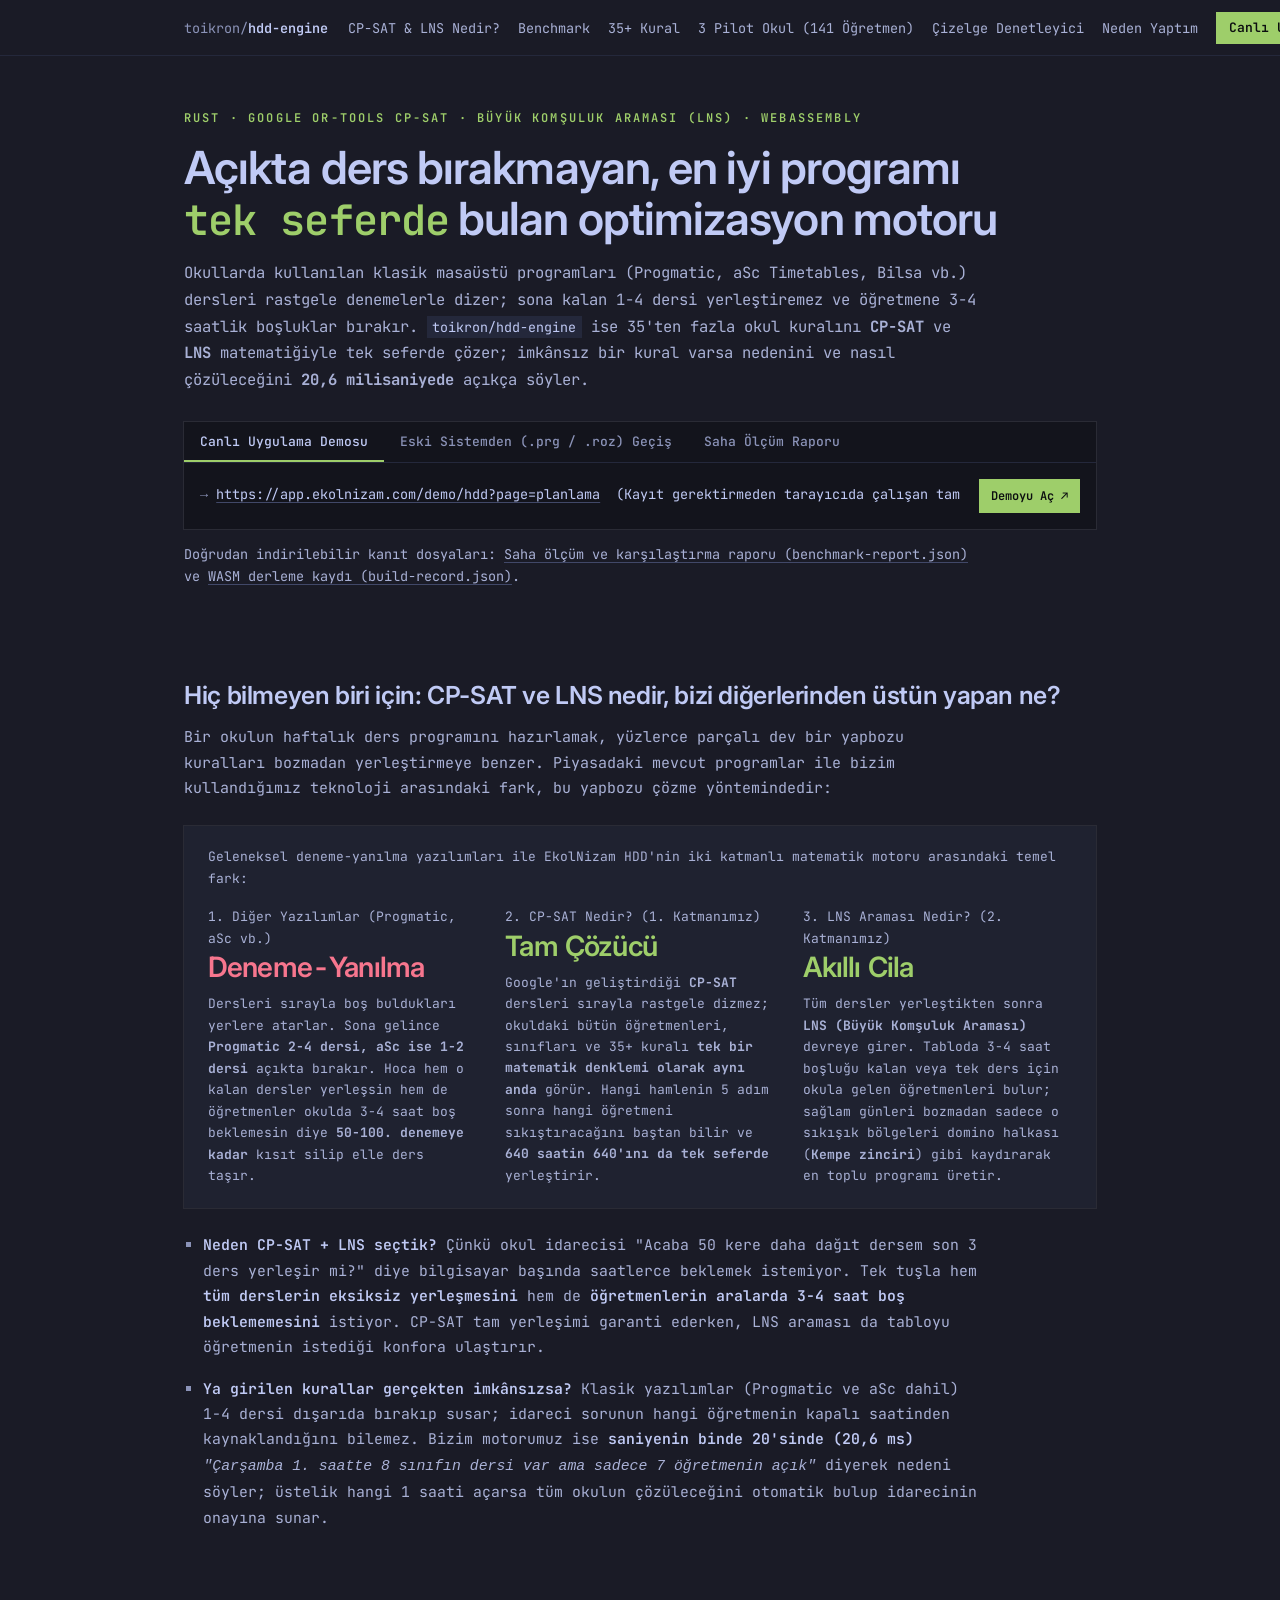
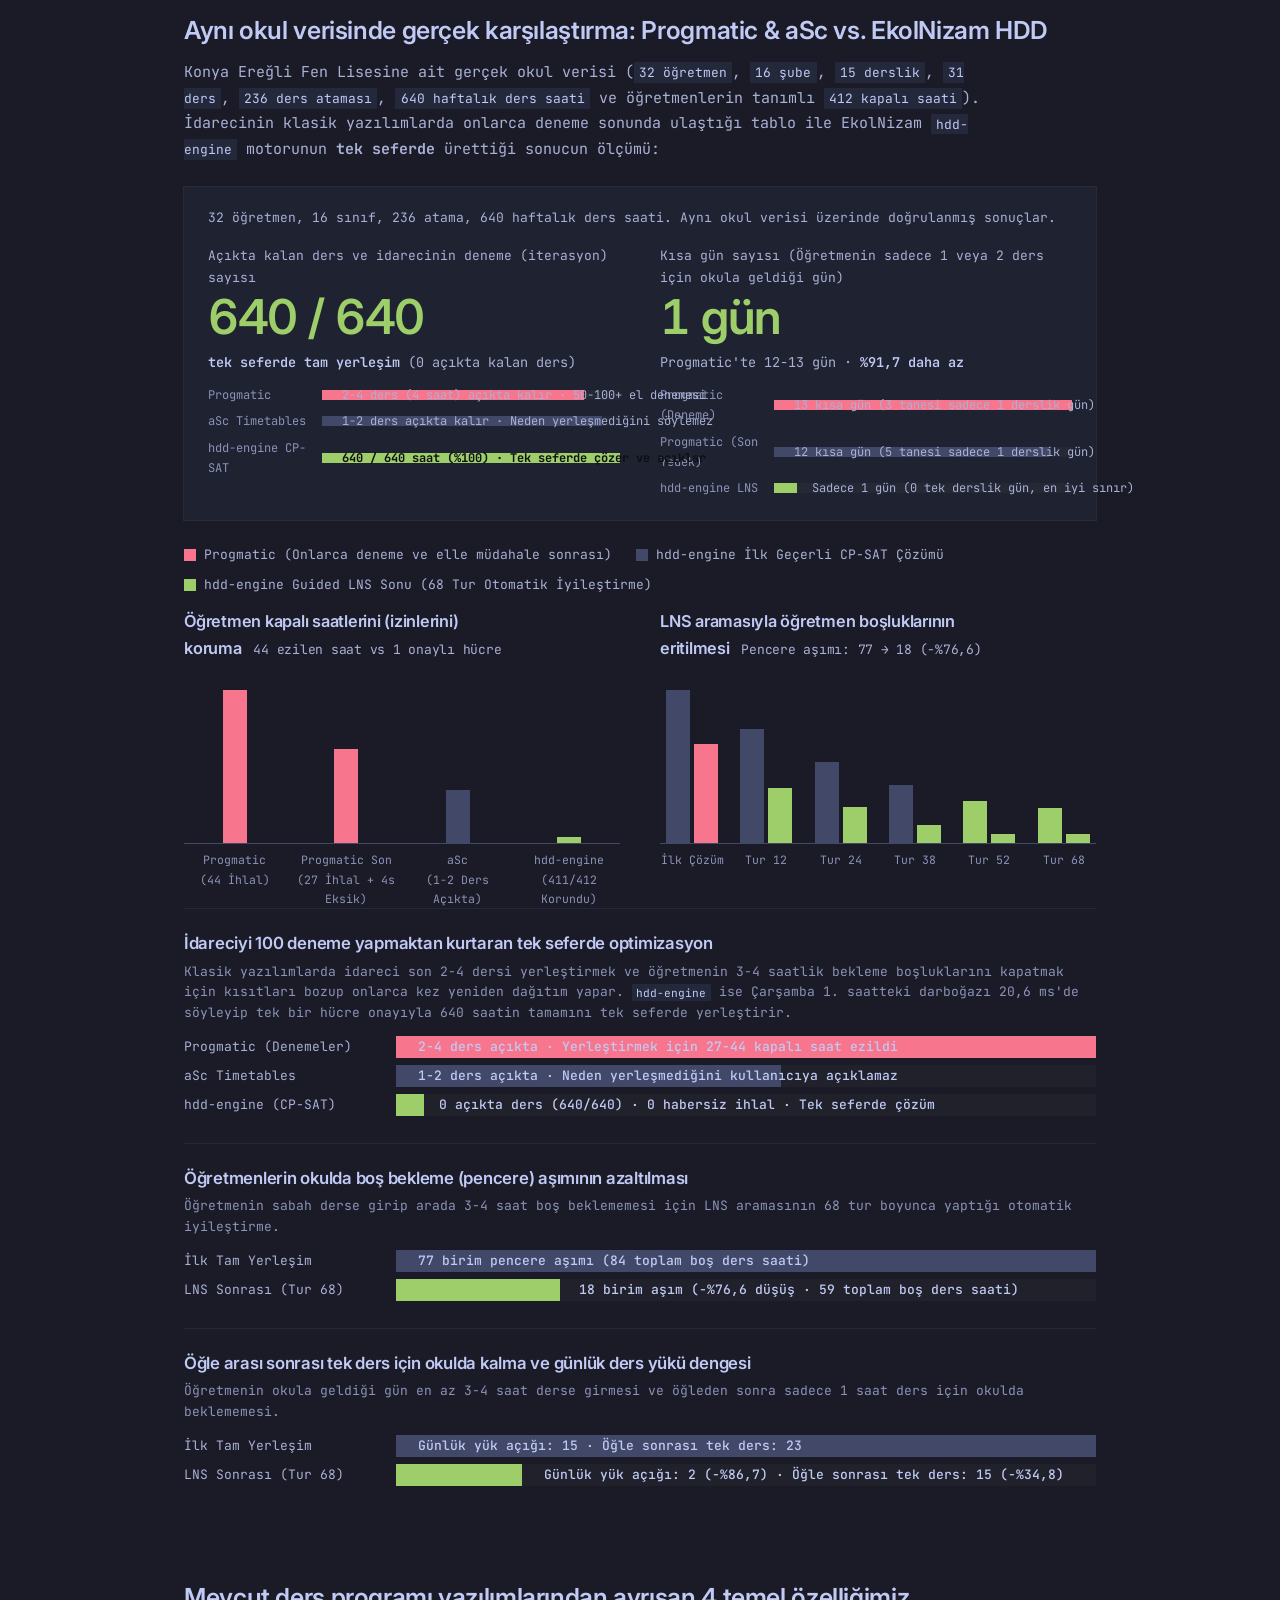
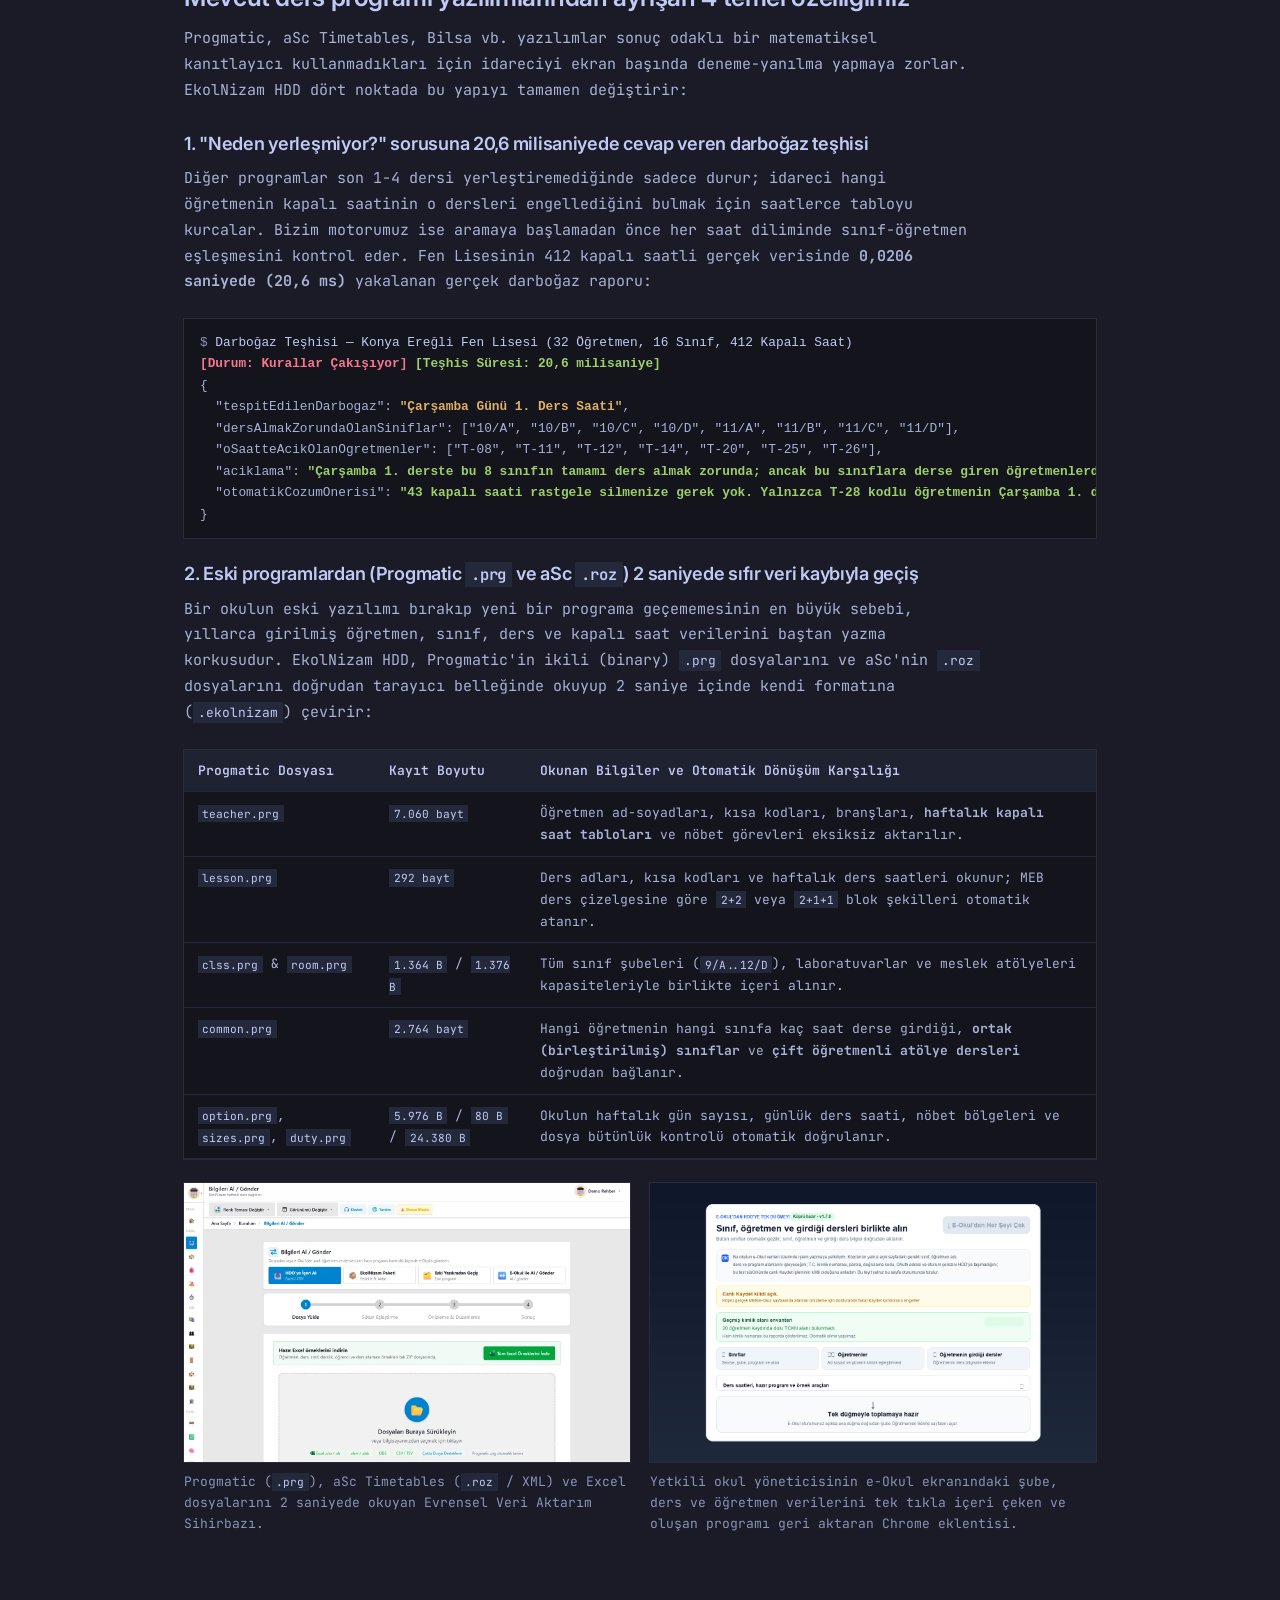
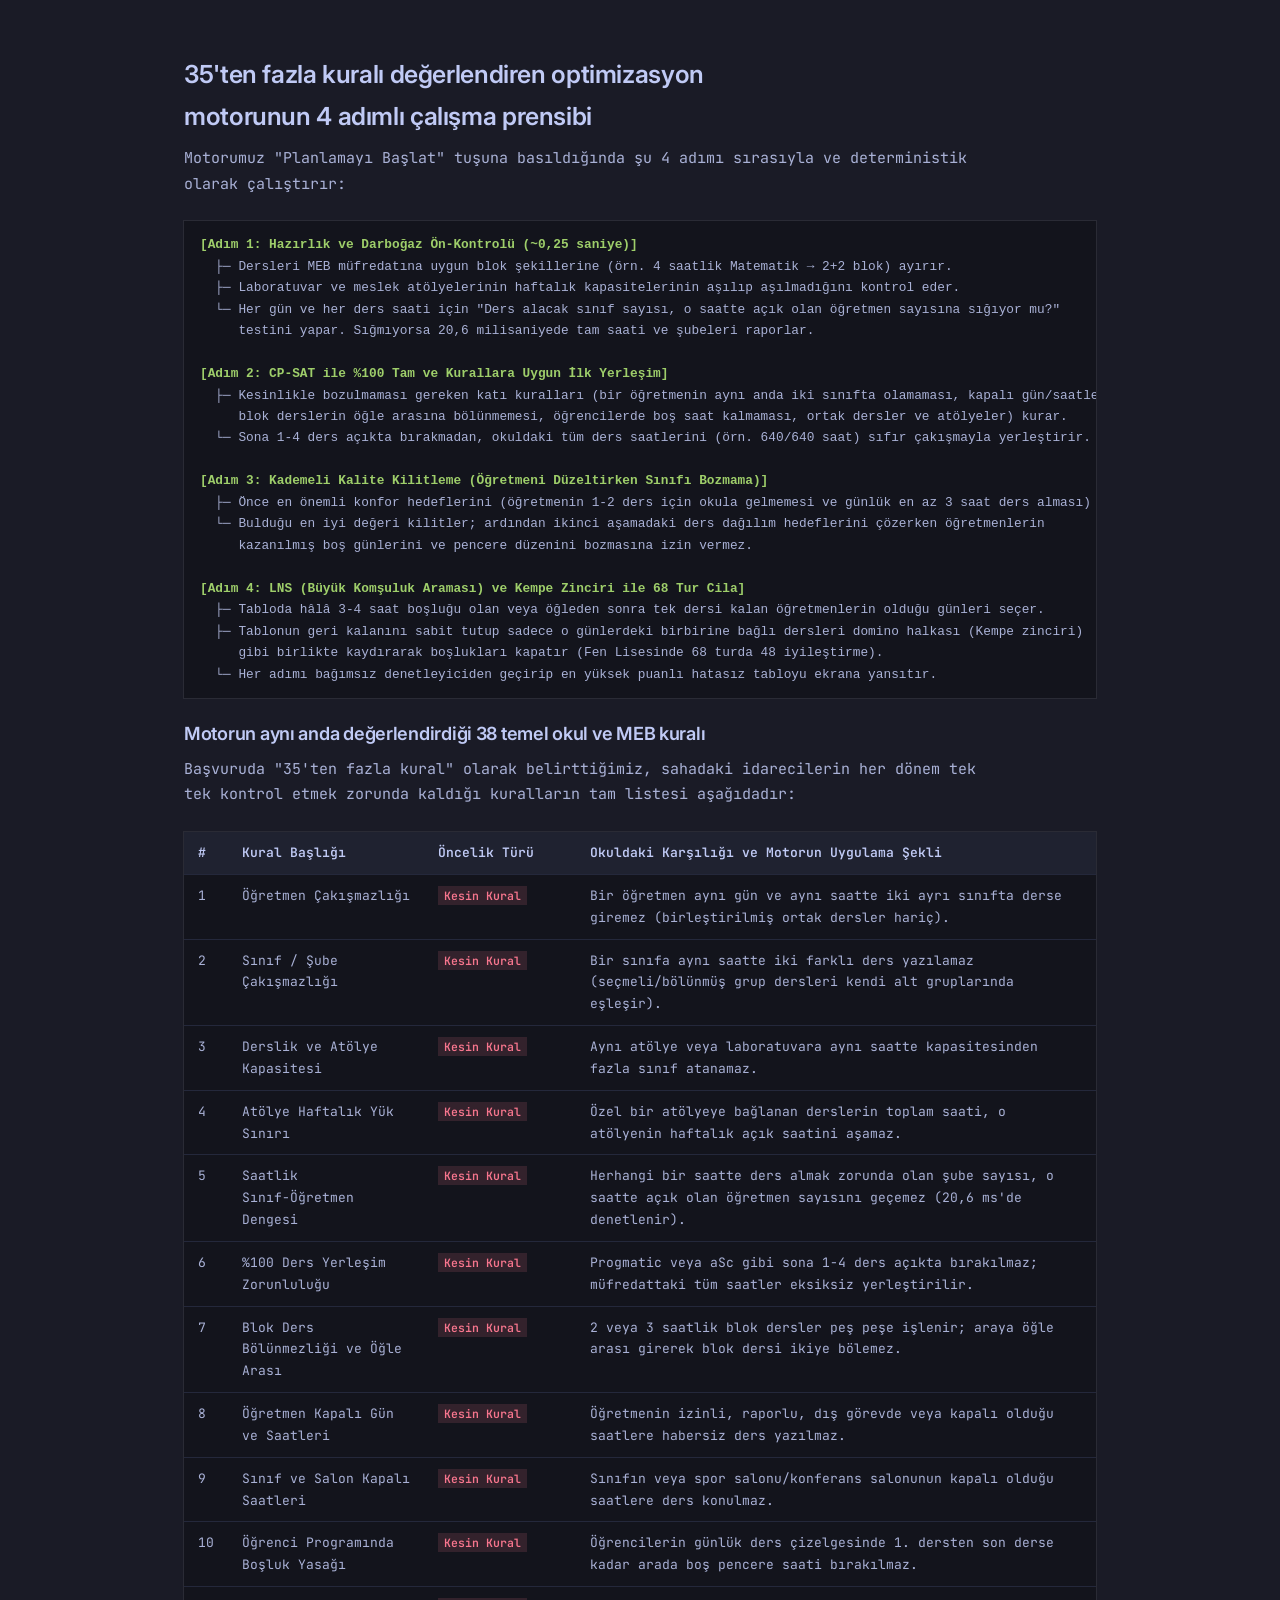
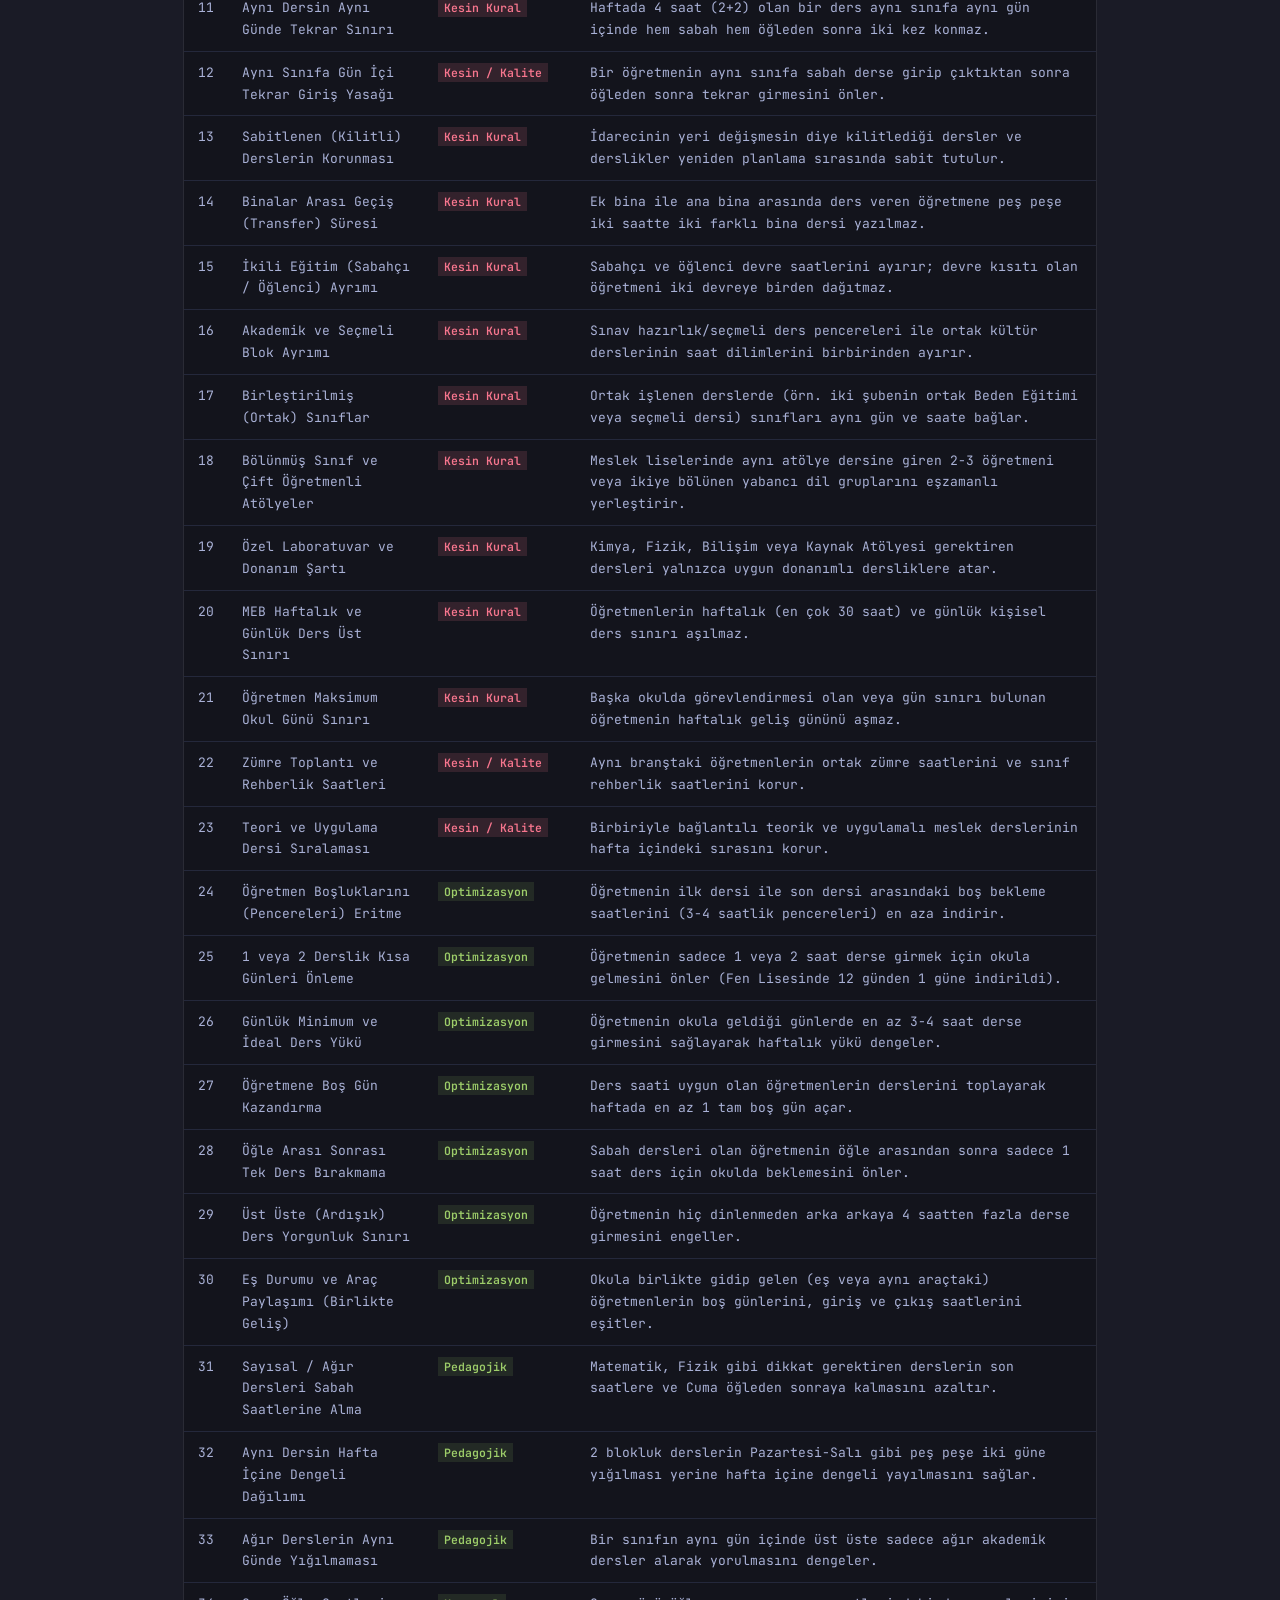
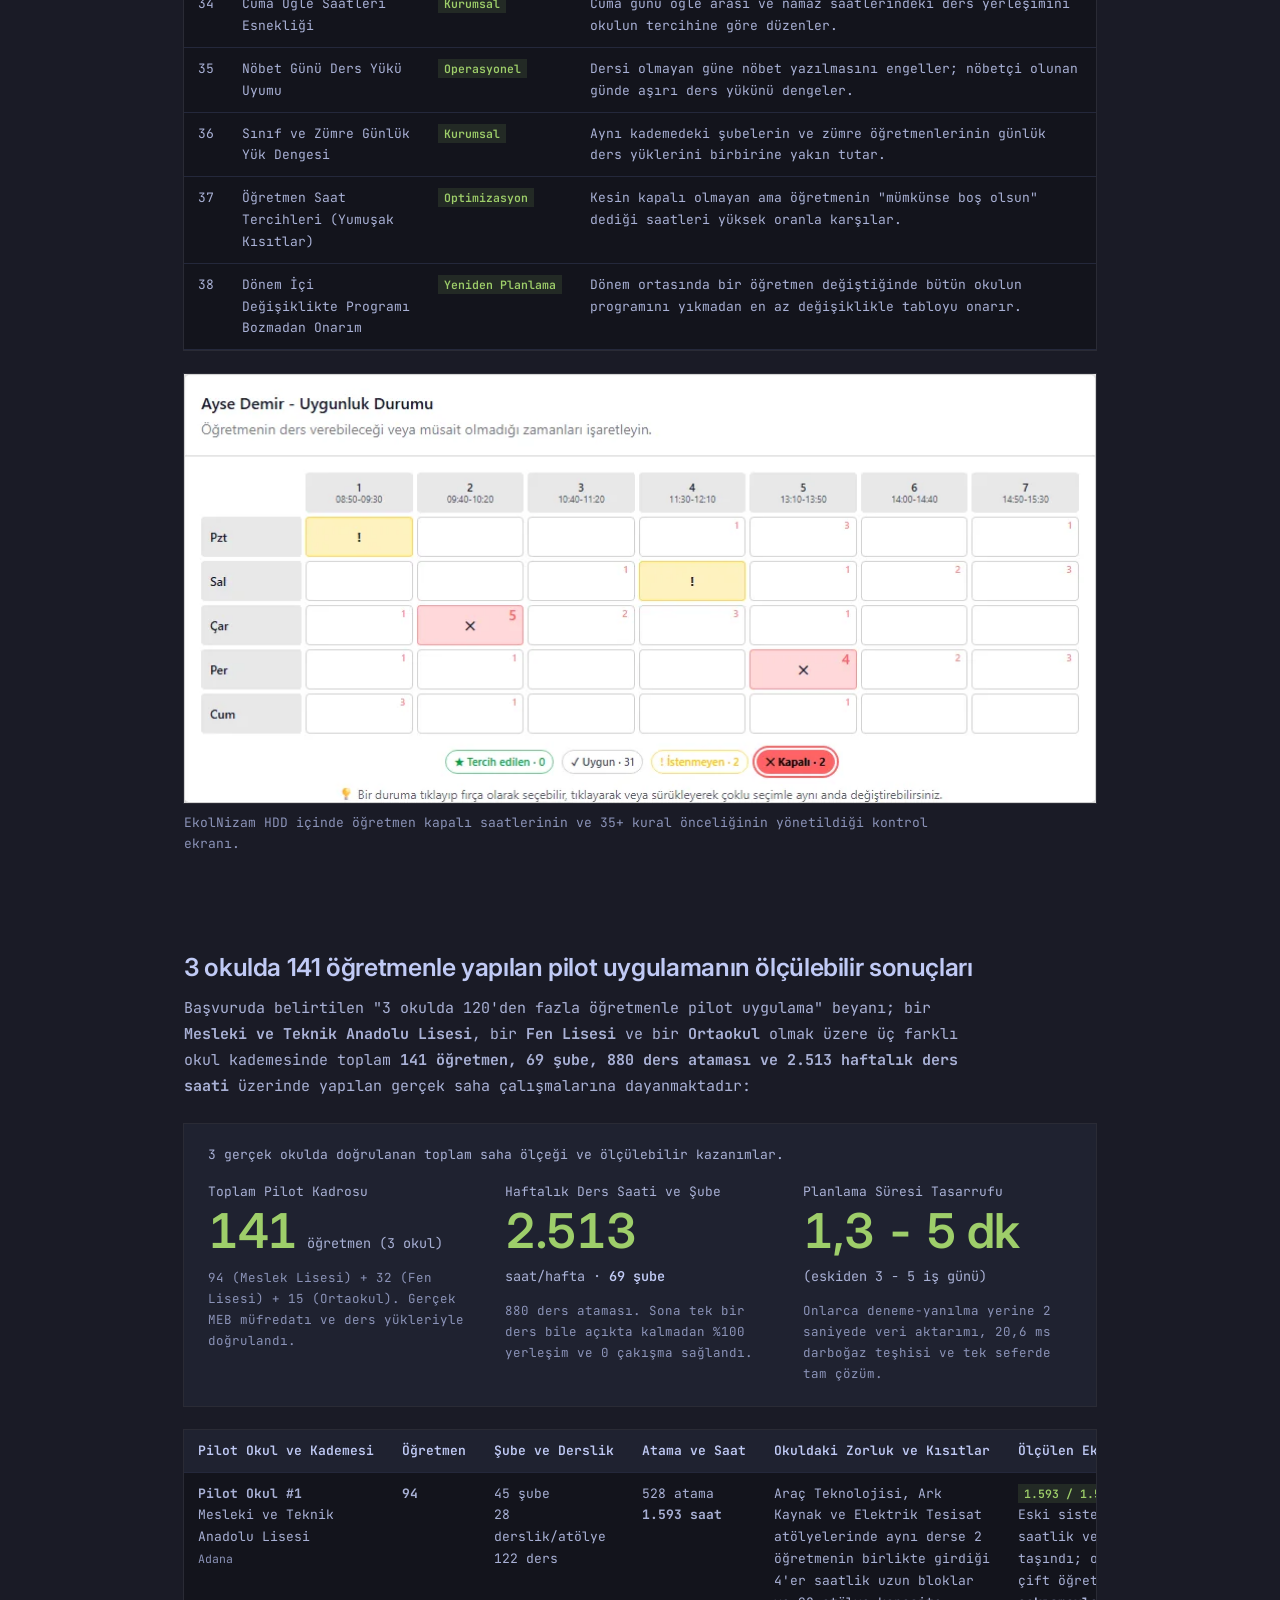
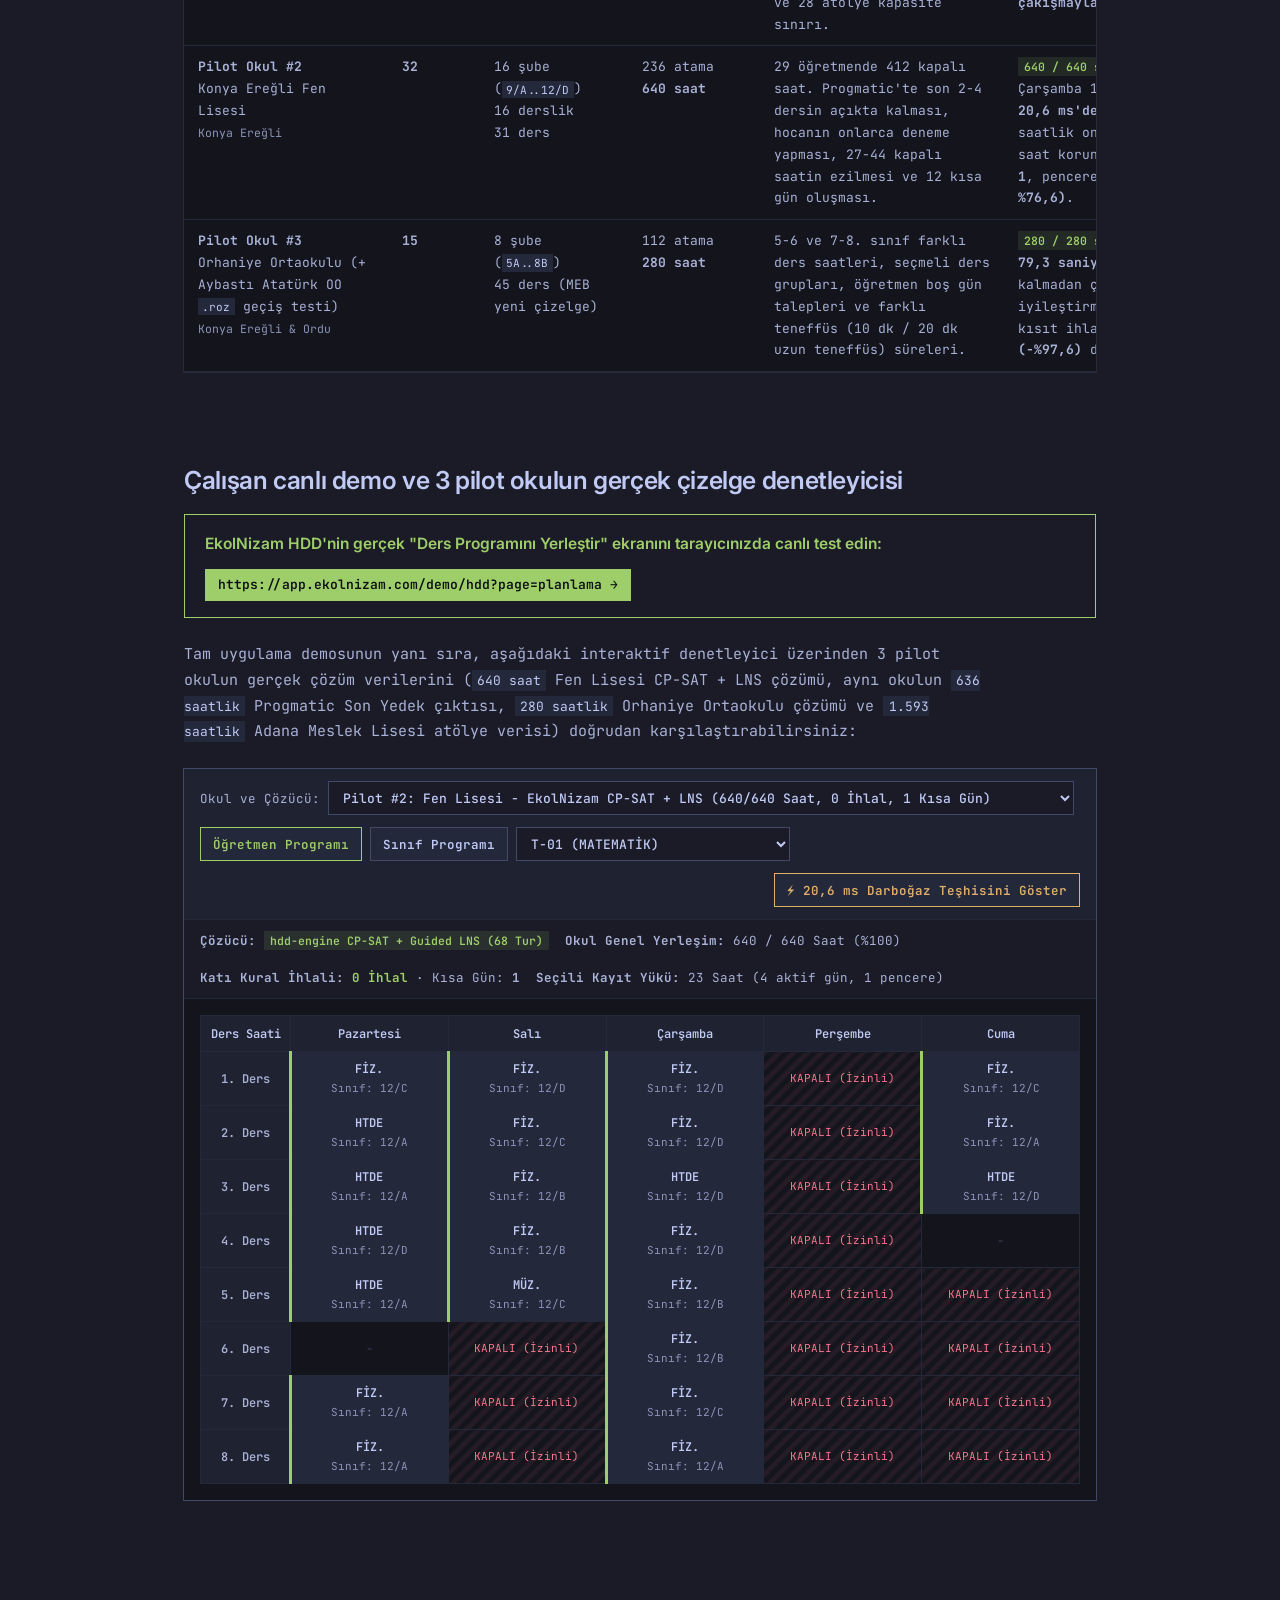
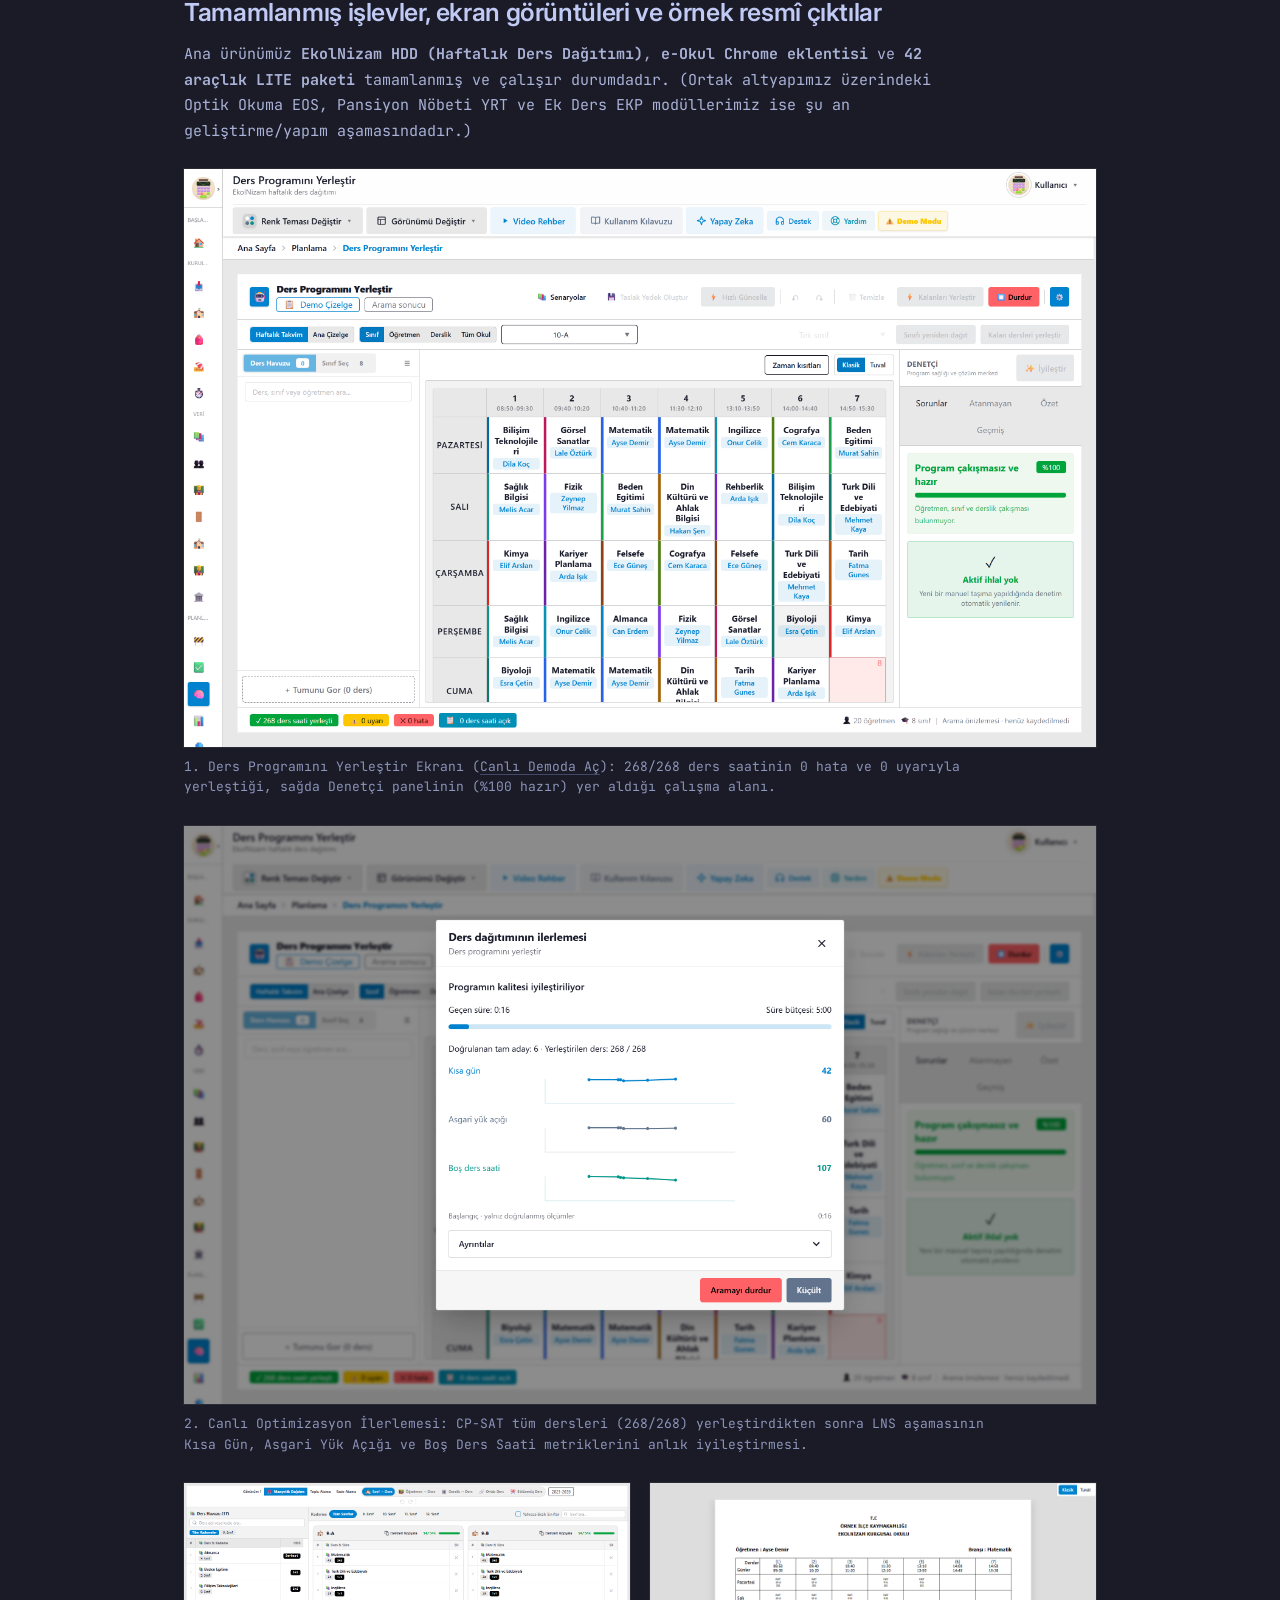
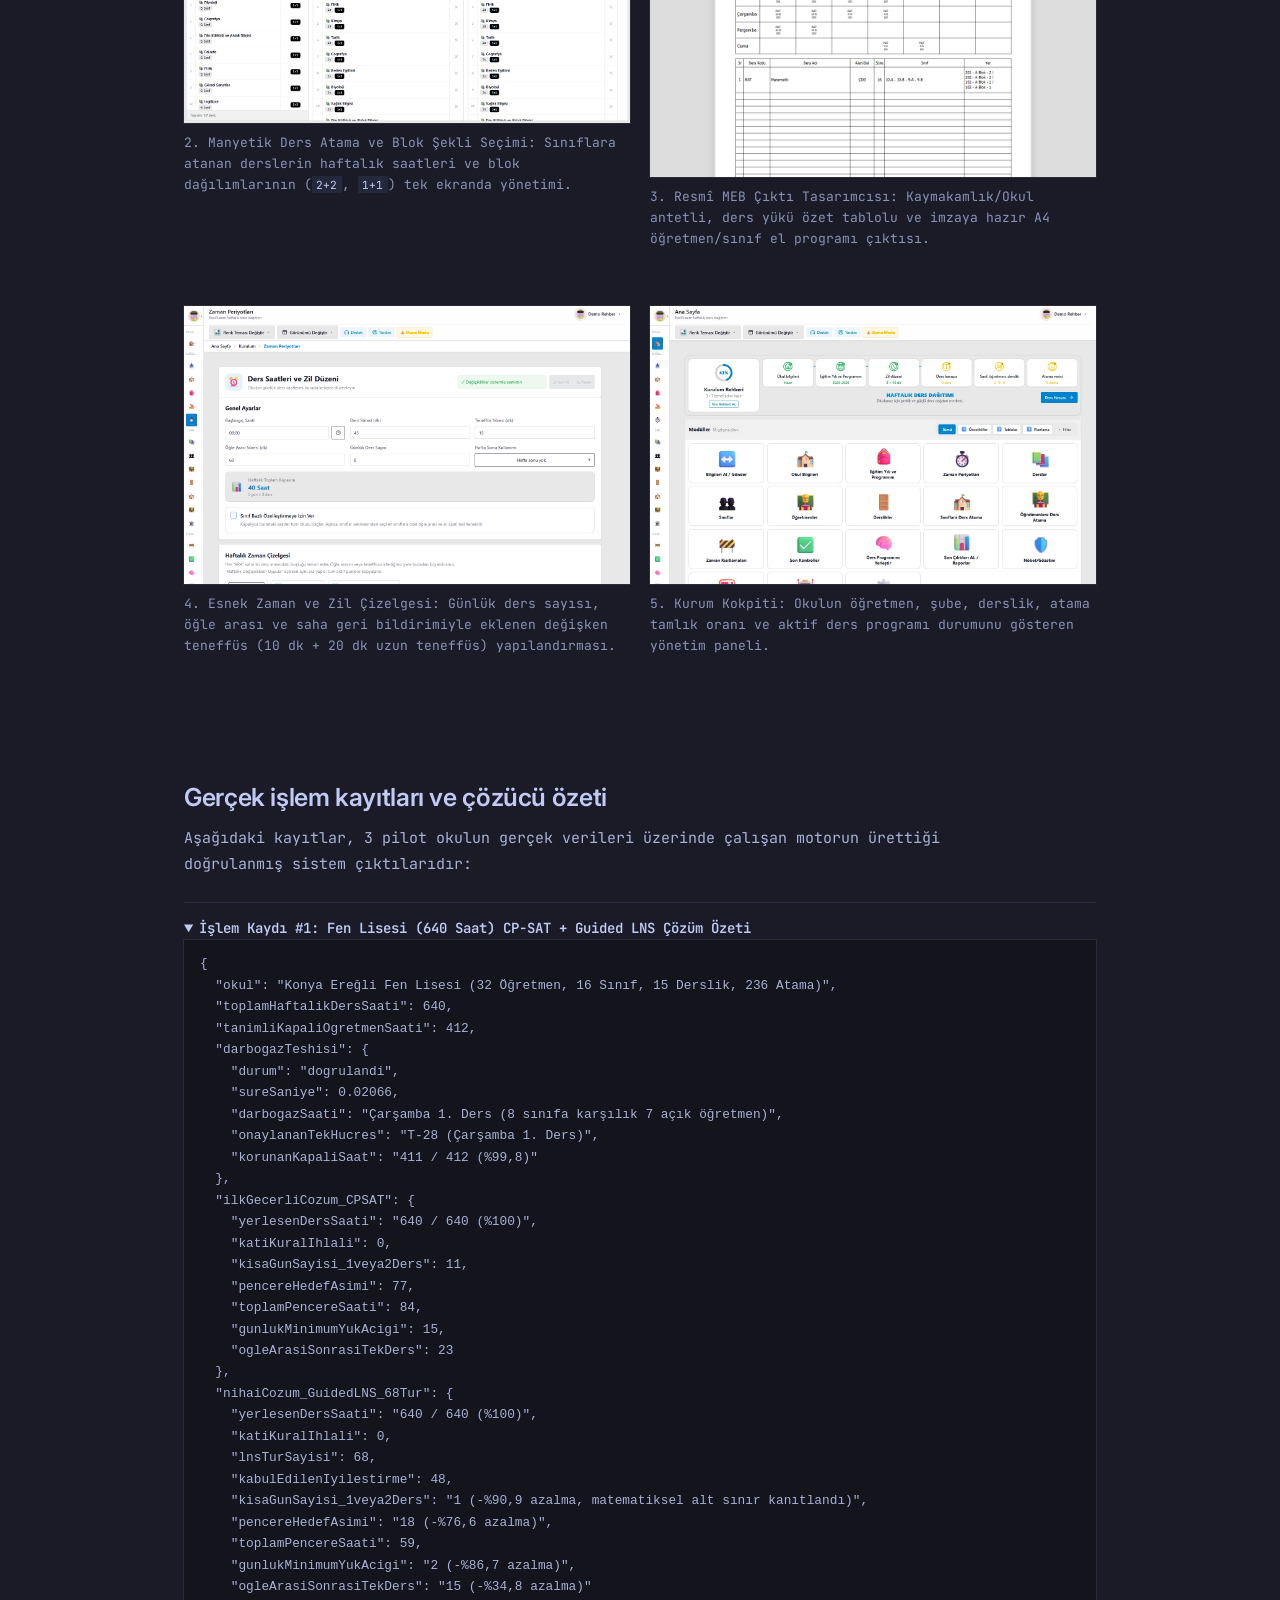
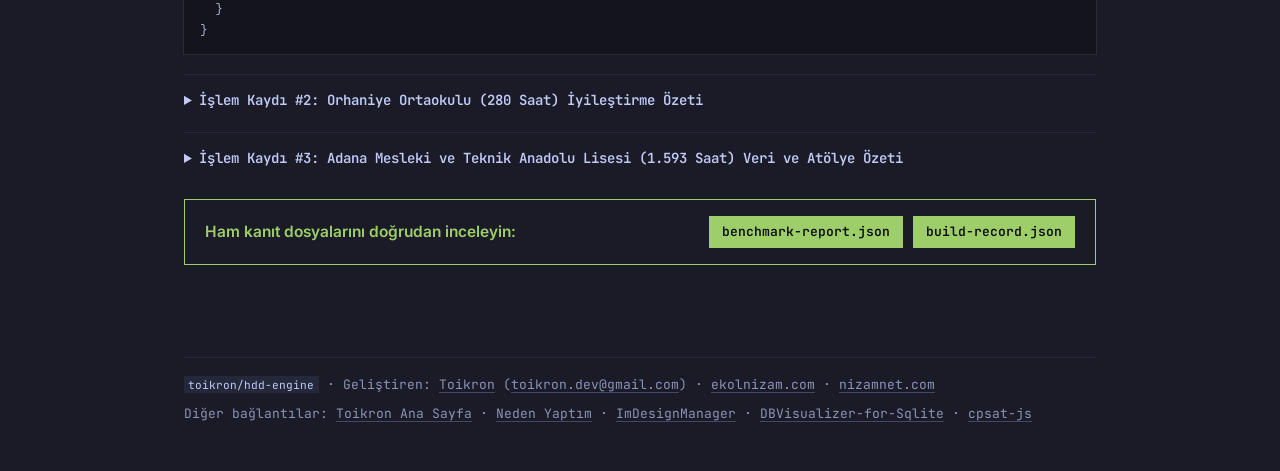
==== commit b47a6c81: "Add live app demo link (app.ekolnizam.com/demo/hdd?page=planlama) and solved workspace screenshots" ====
--- a/hdd-engine/index.html
+++ b/hdd-engine/index.html
@@ -24,9 +24,9 @@
         <a href="#measured">Benchmark</a>
         <a href="#architecture">35+ Kural</a>
         <a class="hide-sm" href="#pilot">3 Pilot Okul (141 Öğretmen)</a>
-        <a class="hide-sm" href="#live-demo">Canlı Demo</a>
+        <a class="hide-sm" href="#live-demo">Çizelge Denetleyici</a>
         <a class="hide-sm" href="/hdd-engine/neden/">Neden Yaptım</a>
-        <a class="sponsor-button" href="https://ekolnizam.com" target="_blank" rel="noopener">EkolNizam →</a>
+        <a class="sponsor-button" href="https://app.ekolnizam.com/demo/hdd?page=planlama" target="_blank" rel="noopener">Canlı Uygulama Demosu →</a>
       </nav>
       <label class="theme">
         <select class="theme-select" id="theme" aria-label="Tema seçimi">
@@ -49,13 +49,13 @@
 
       <div class="install">
         <div class="tabs" role="tablist" aria-label="Doğrulama bilgileri">
-          <button class="tab" role="tab" aria-selected="true" aria-controls="panel-wasm" id="tab-wasm" tabindex="0">WASM Çözücü Çekirdeği</button>
+          <button class="tab" role="tab" aria-selected="true" aria-controls="panel-wasm" id="tab-wasm" tabindex="0">Canlı Uygulama Demosu</button>
           <button class="tab" role="tab" aria-selected="false" aria-controls="panel-prg" id="tab-prg" tabindex="-1">Eski Sistemden (.prg / .roz) Geçiş</button>
           <button class="tab" role="tab" aria-selected="false" aria-controls="panel-json" id="tab-json" tabindex="-1">Saha Ölçüm Raporu</button>
         </div>
         <div class="cmd" id="panel-wasm" role="tabpanel" aria-labelledby="tab-wasm">
-          <pre><span class="prompt">$ </span><code>hdd-engine.wasm (10,16 MB · Rust + C++ OR-Tools CP-SAT · Tarayıcı İçi Web Worker)</code></pre>
-          <button class="btn" type="button" data-copy="cc4deceae27b641ce21ddc9a88d88640a329bc0f9f5e23d70c9d8993ea691e60">SHA-256 Kopyala</button>
+          <pre><span class="prompt">→ </span><code><a href="https://app.ekolnizam.com/demo/hdd?page=planlama" target="_blank" rel="noopener">https://app.ekolnizam.com/demo/hdd?page=planlama</a>  (Kayıt gerektirmeden tarayıcıda çalışan tam EkolNizam HDD demosu)</code></pre>
+          <a class="btn" href="https://app.ekolnizam.com/demo/hdd?page=planlama" target="_blank" rel="noopener" style="text-decoration:none;">Demoyu Aç ↗</a>
         </div>
         <div class="cmd" id="panel-prg" role="tabpanel" aria-labelledby="tab-prg" hidden>
           <pre><span class="prompt">&gt; </span><code>Progmatic (.prg: teacher, lesson, clss, room, common) ve aSc (.roz) → 2 saniyede .ekolnizam dönüşümü</code></pre>
@@ -732,9 +732,13 @@
     <!-- BÖLÜM 6: TARAYICIDA ÇALIŞAN İNTERAKTİF CANLI DEMO                  -->
     <!-- ================================================================= -->
     <section id="live-demo">
-      <h2>Çalışan canlı demo: 3 pilot okulun gerçek ders programı ve darboğaz denetleyicisi</h2>
+      <h2>Çalışan canlı demo ve 3 pilot okulun gerçek çizelge denetleyicisi</h2>
+      <aside class="sponsor" style="margin-top: 12px; margin-bottom: 24px;">
+        <p>EkolNizam HDD'nin gerçek "Ders Programını Yerleştir" ekranını tarayıcınızda canlı test edin:</p>
+        <a class="sponsor-button" href="https://app.ekolnizam.com/demo/hdd?page=planlama" target="_blank" rel="noopener">https://app.ekolnizam.com/demo/hdd?page=planlama →</a>
+      </aside>
       <p class="section-desc">
-        Aşağıdaki interaktif denetleyici doğrudan 3 pilot okulun gerçek çözüm verilerine (<code>640 saat</code> Fen Lisesi CP-SAT + LNS çözümü, aynı okulun <code>636 saatlik</code> Progmatic Son Yedek çıktısı, <code>280 saatlik</code> Orhaniye Ortaokulu çözümü ve <code>1.593 saatlik</code> Adana Meslek Lisesi atölye verisi) bağlıdır. Okul, sınıf veya öğretmen seçerek yerleşen tüm dersleri ve Progmatic'te ezilen kapalı saatleri canlı olarak karşılaştırabilirsiniz.
+        Tam uygulama demosunun yanı sıra, aşağıdaki interaktif denetleyici üzerinden 3 pilot okulun gerçek çözüm verilerini (<code>640 saat</code> Fen Lisesi CP-SAT + LNS çözümü, aynı okulun <code>636 saatlik</code> Progmatic Son Yedek çıktısı, <code>280 saatlik</code> Orhaniye Ortaokulu çözümü ve <code>1.593 saatlik</code> Adana Meslek Lisesi atölye verisi) doğrudan karşılaştırabilirsiniz:
       </p>
 
       <div class="demo-box">
@@ -791,8 +795,13 @@
       </p>
 
       <figure class="shot">
-        <img src="/assets/planning-workspace.png" alt="EkolNizam HDD Ders Programı Yerleştir Ekranı">
-        <figcaption>1. Ders Programı Yerleştir Ekranı: Üst barda Hızlı Güncelle, Yerleştirmeyi Başlat ve Kısıtları Kontrol Et araçları; sol panelde ders blokları ve öğretmen listesi; orta alanda canlı yerleştirme tablosu.</figcaption>
+        <img src="/assets/planning-workspace.png" alt="EkolNizam HDD Ders Programını Yerleştir Ekranı">
+        <figcaption>1. Ders Programını Yerleştir Ekranı (<a href="https://app.ekolnizam.com/demo/hdd?page=planlama" target="_blank" rel="noopener">Canlı Demoda Aç</a>): 268/268 ders saatinin 0 hata ve 0 uyarıyla yerleştiği, sağda Denetçi panelinin (%100 hazır) yer aldığı çalışma alanı.</figcaption>
+      </figure>
+
+      <figure class="shot">
+        <img src="/assets/planning-progress.png" alt="EkolNizam HDD Canlı CP-SAT ve LNS Dağıtım İlerlemesi">
+        <figcaption>2. Canlı Optimizasyon İlerlemesi: CP-SAT tüm dersleri (268/268) yerleştirdikten sonra LNS aşamasının Kısa Gün, Asgari Yük Açığı ve Boş Ders Saati metriklerini anlık iyileştirmesi.</figcaption>
       </figure>
 
       <div class="shot-grid">
